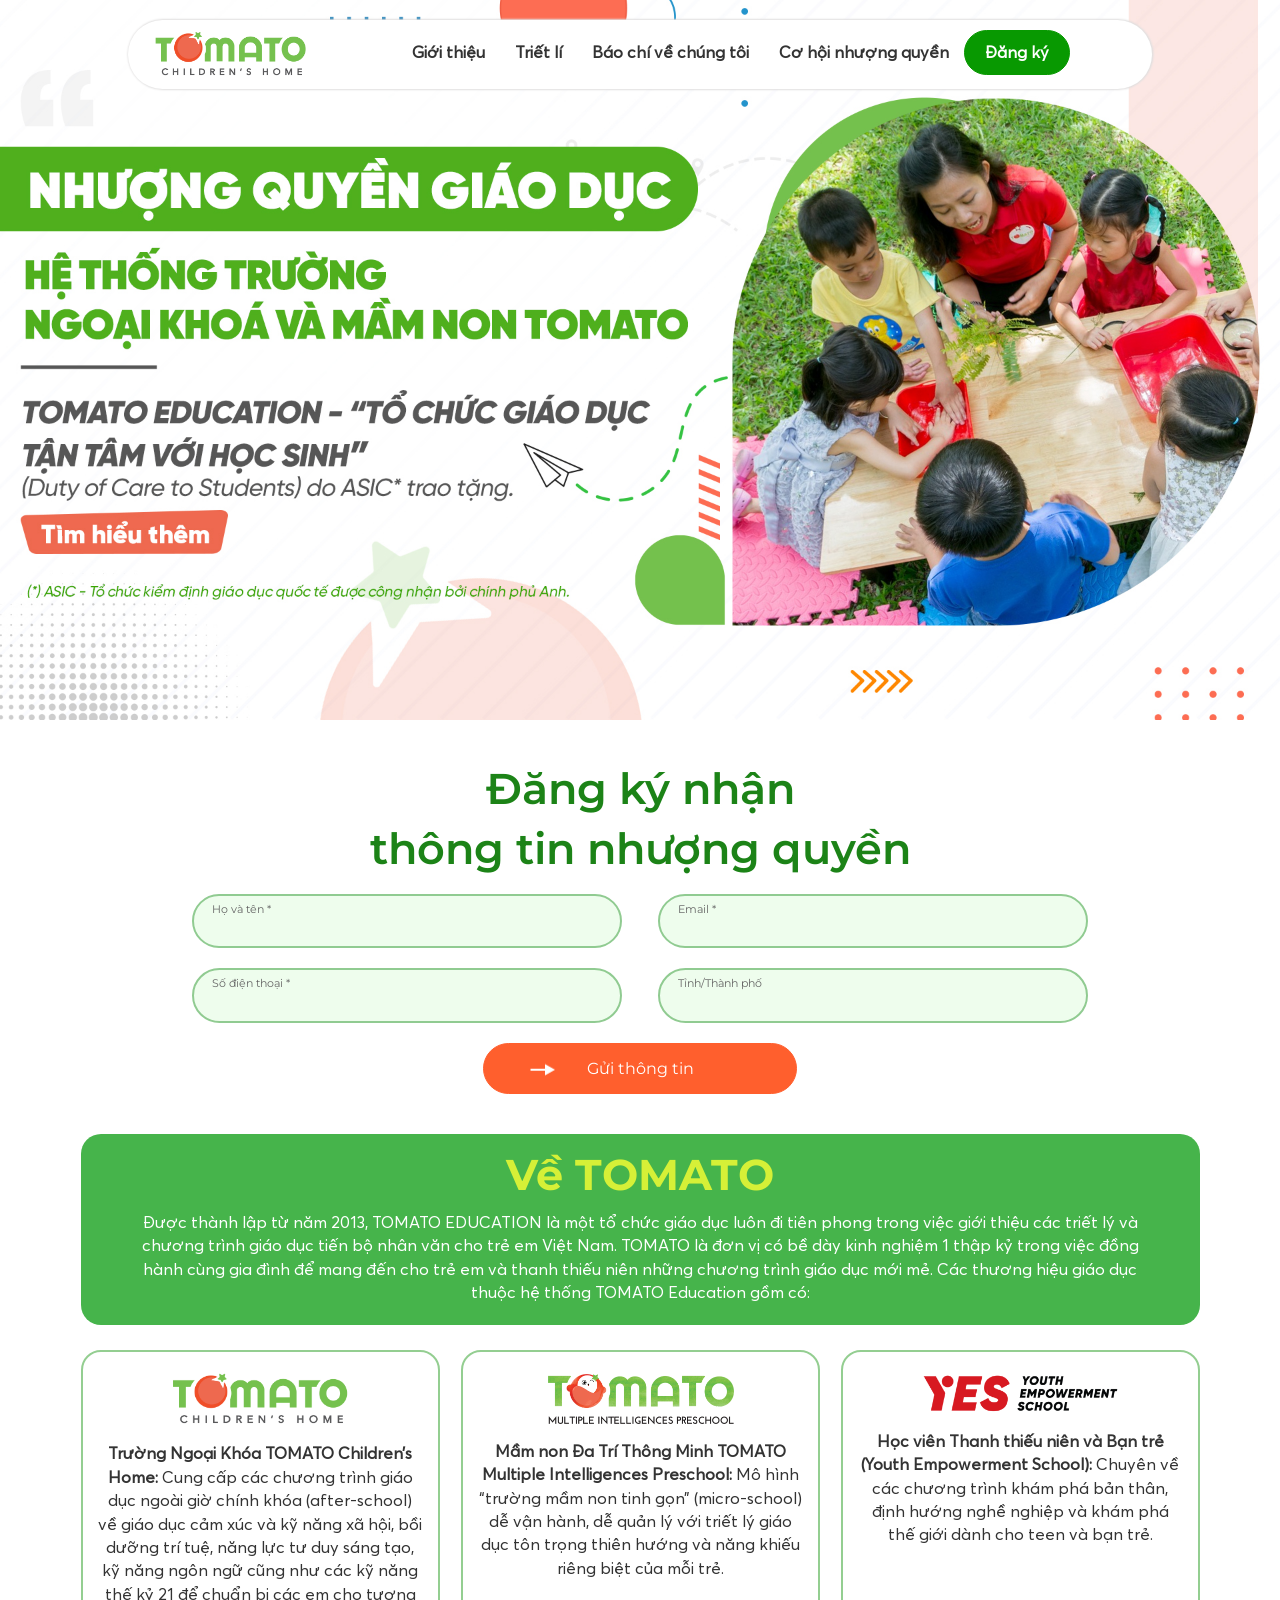
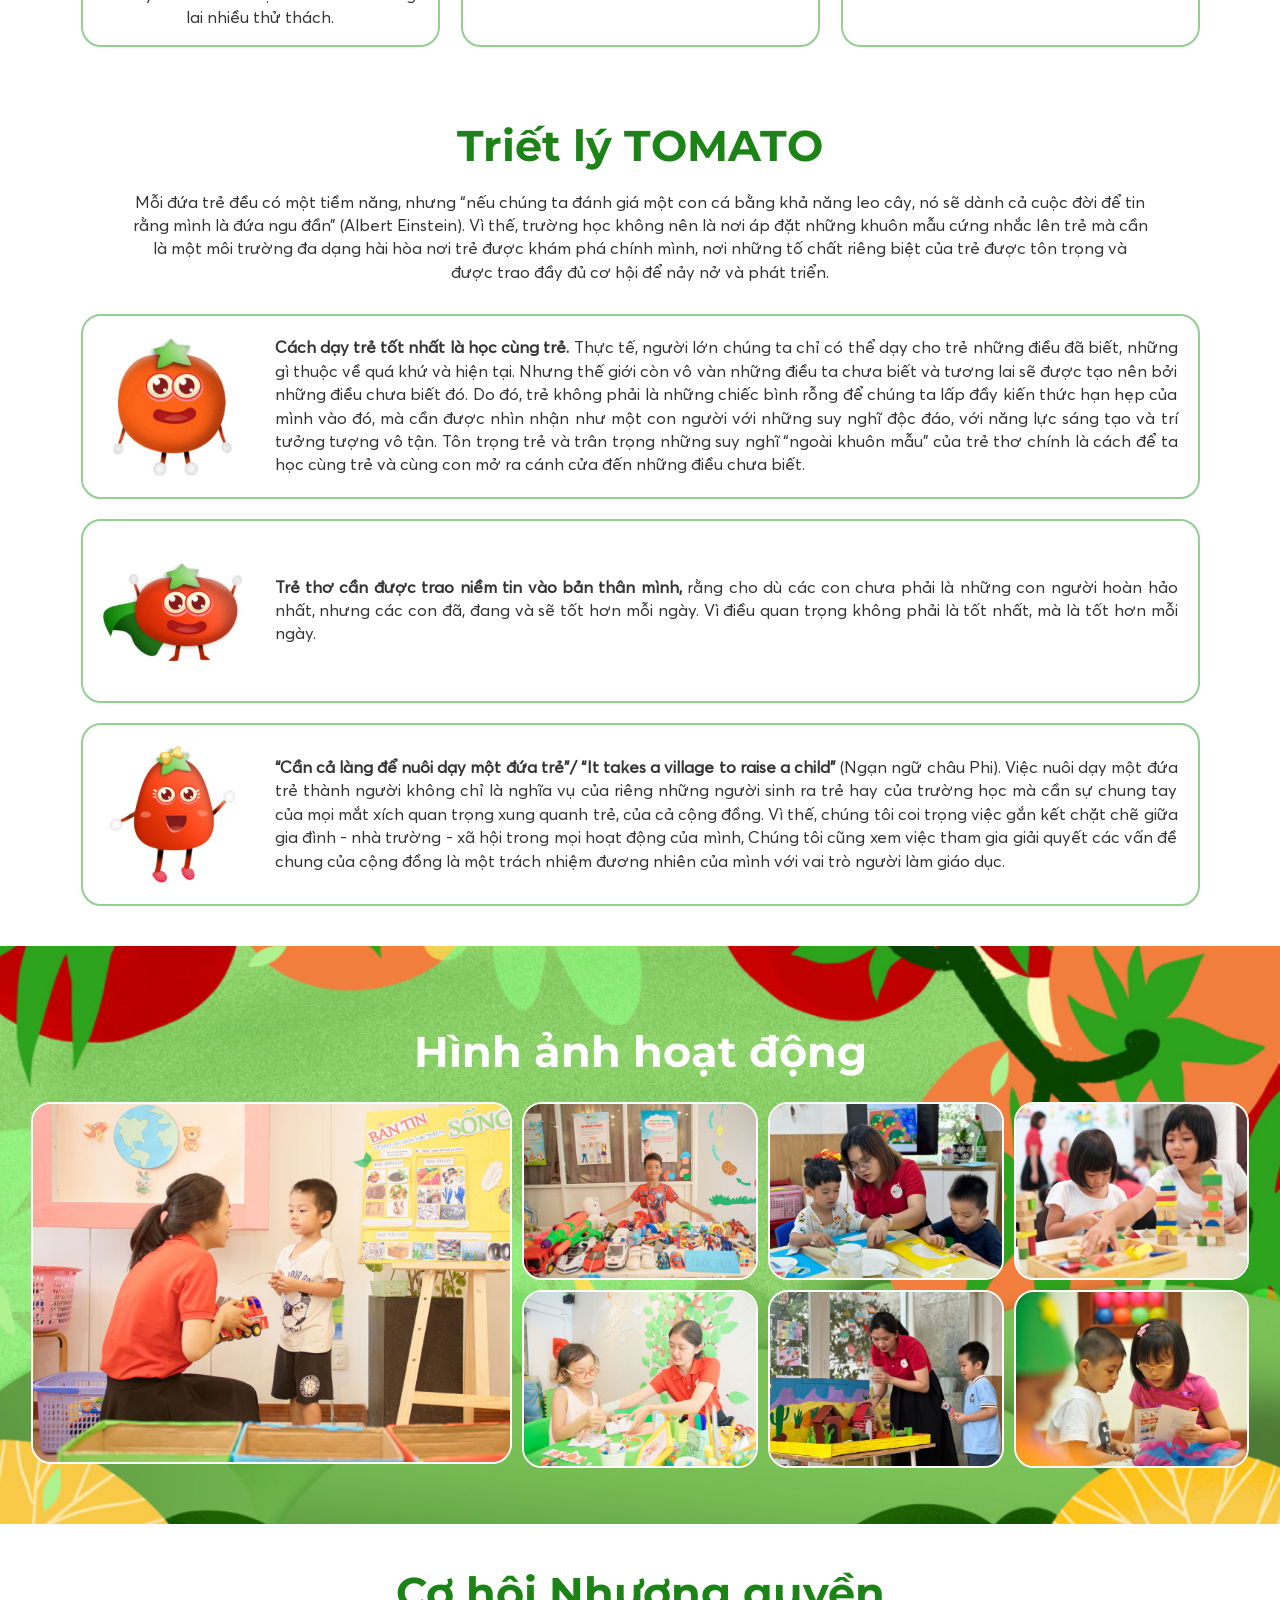
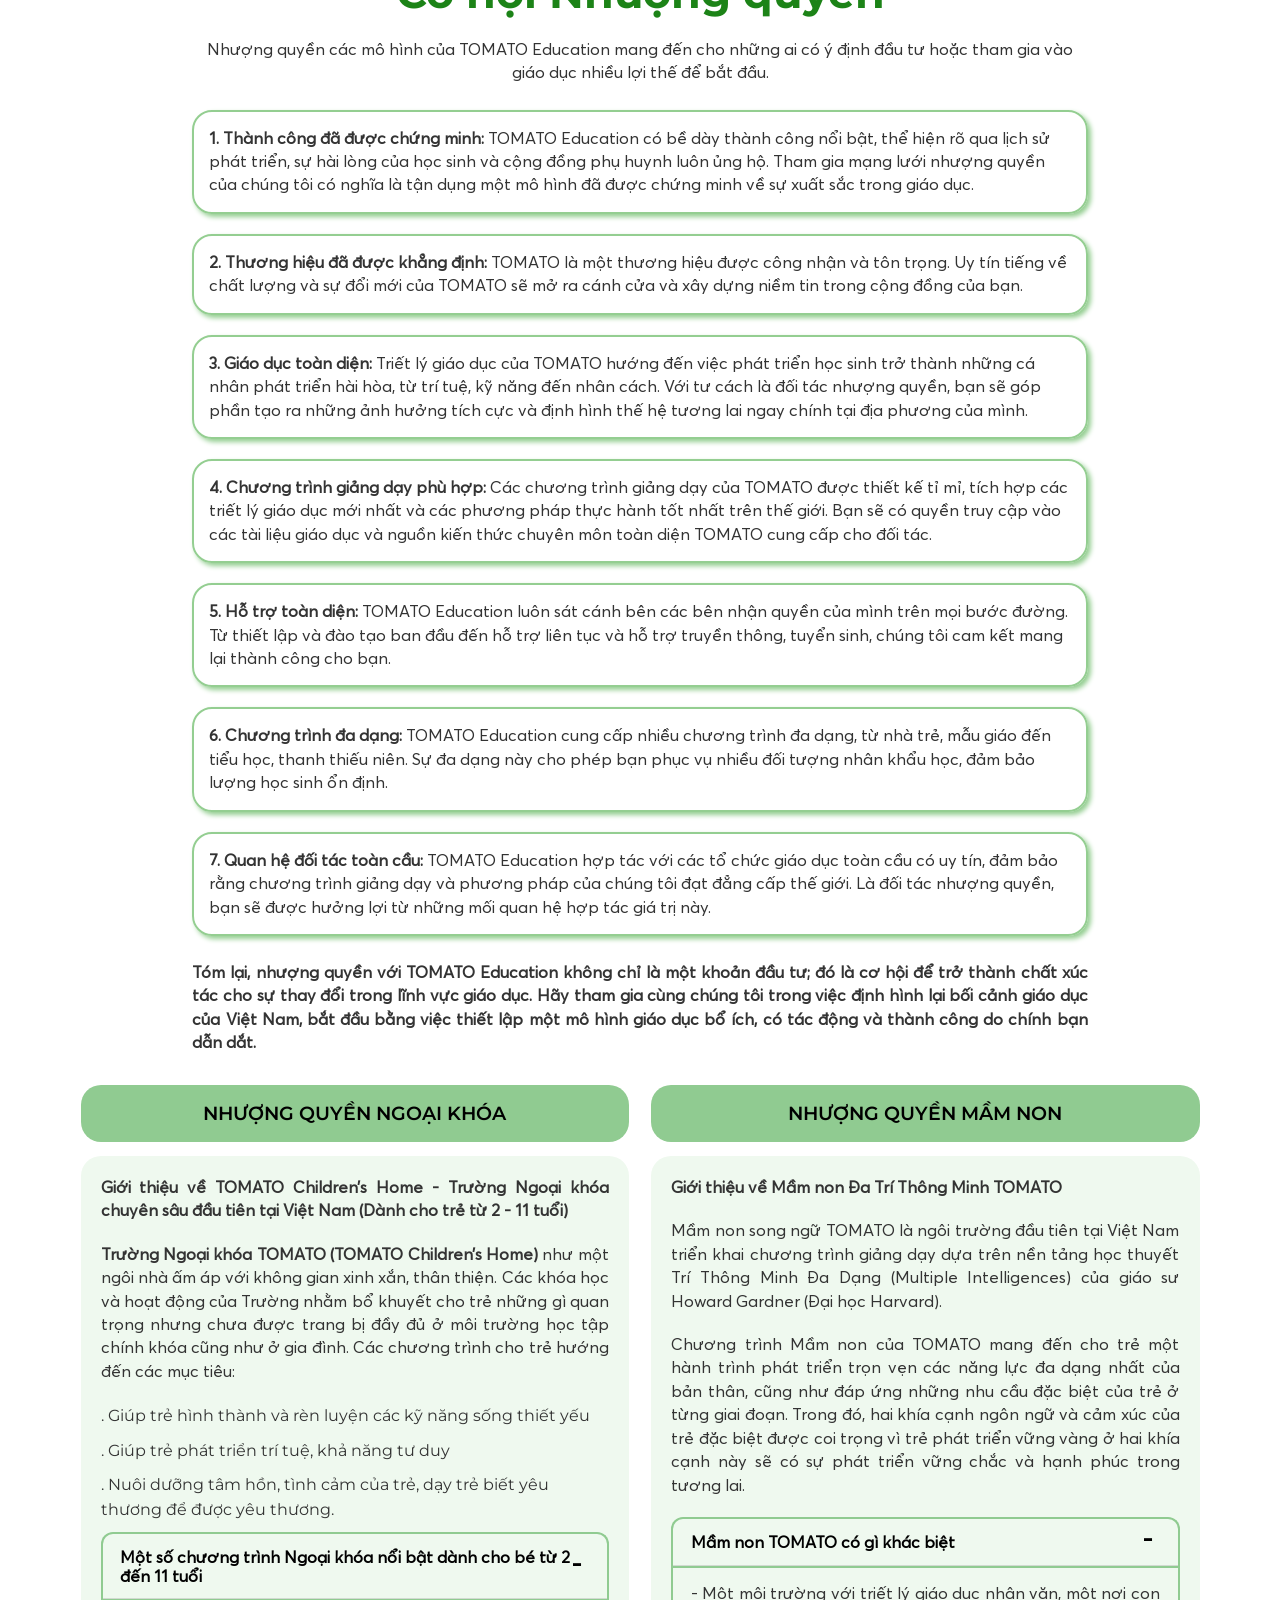
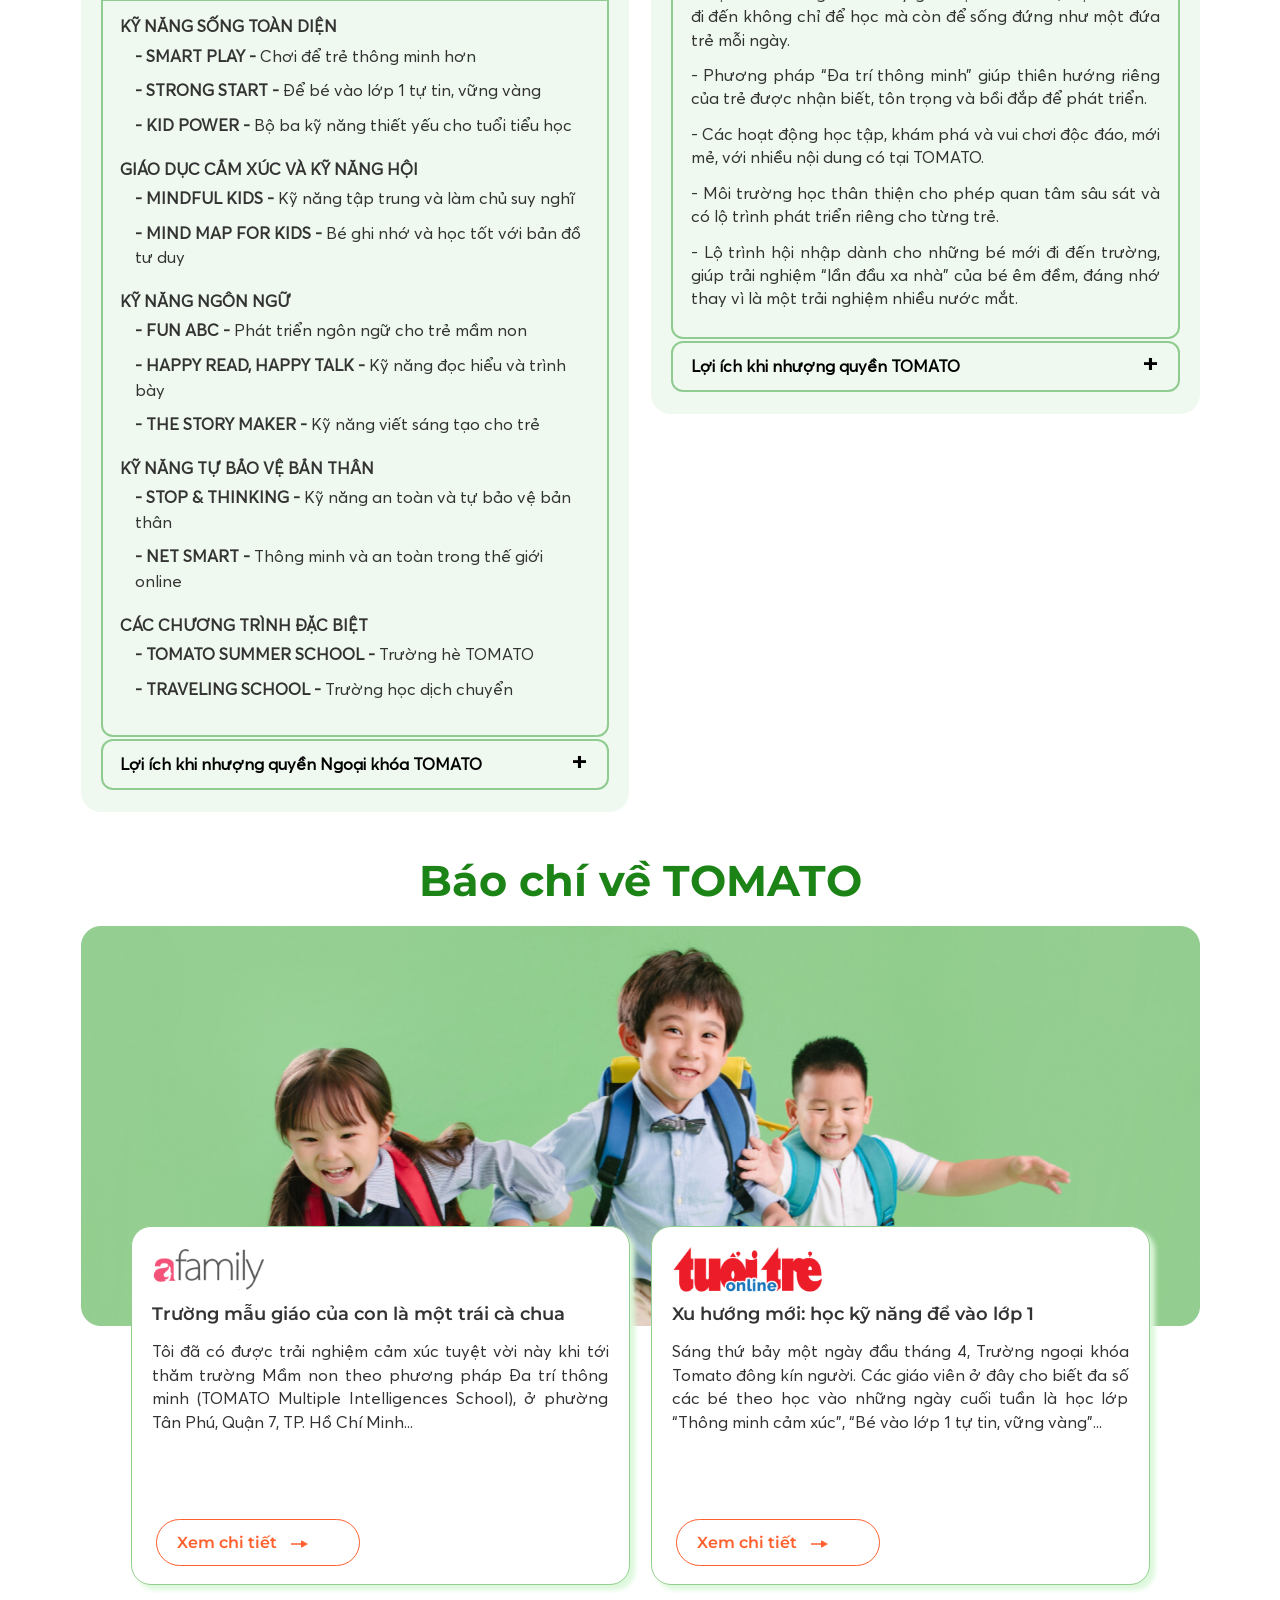
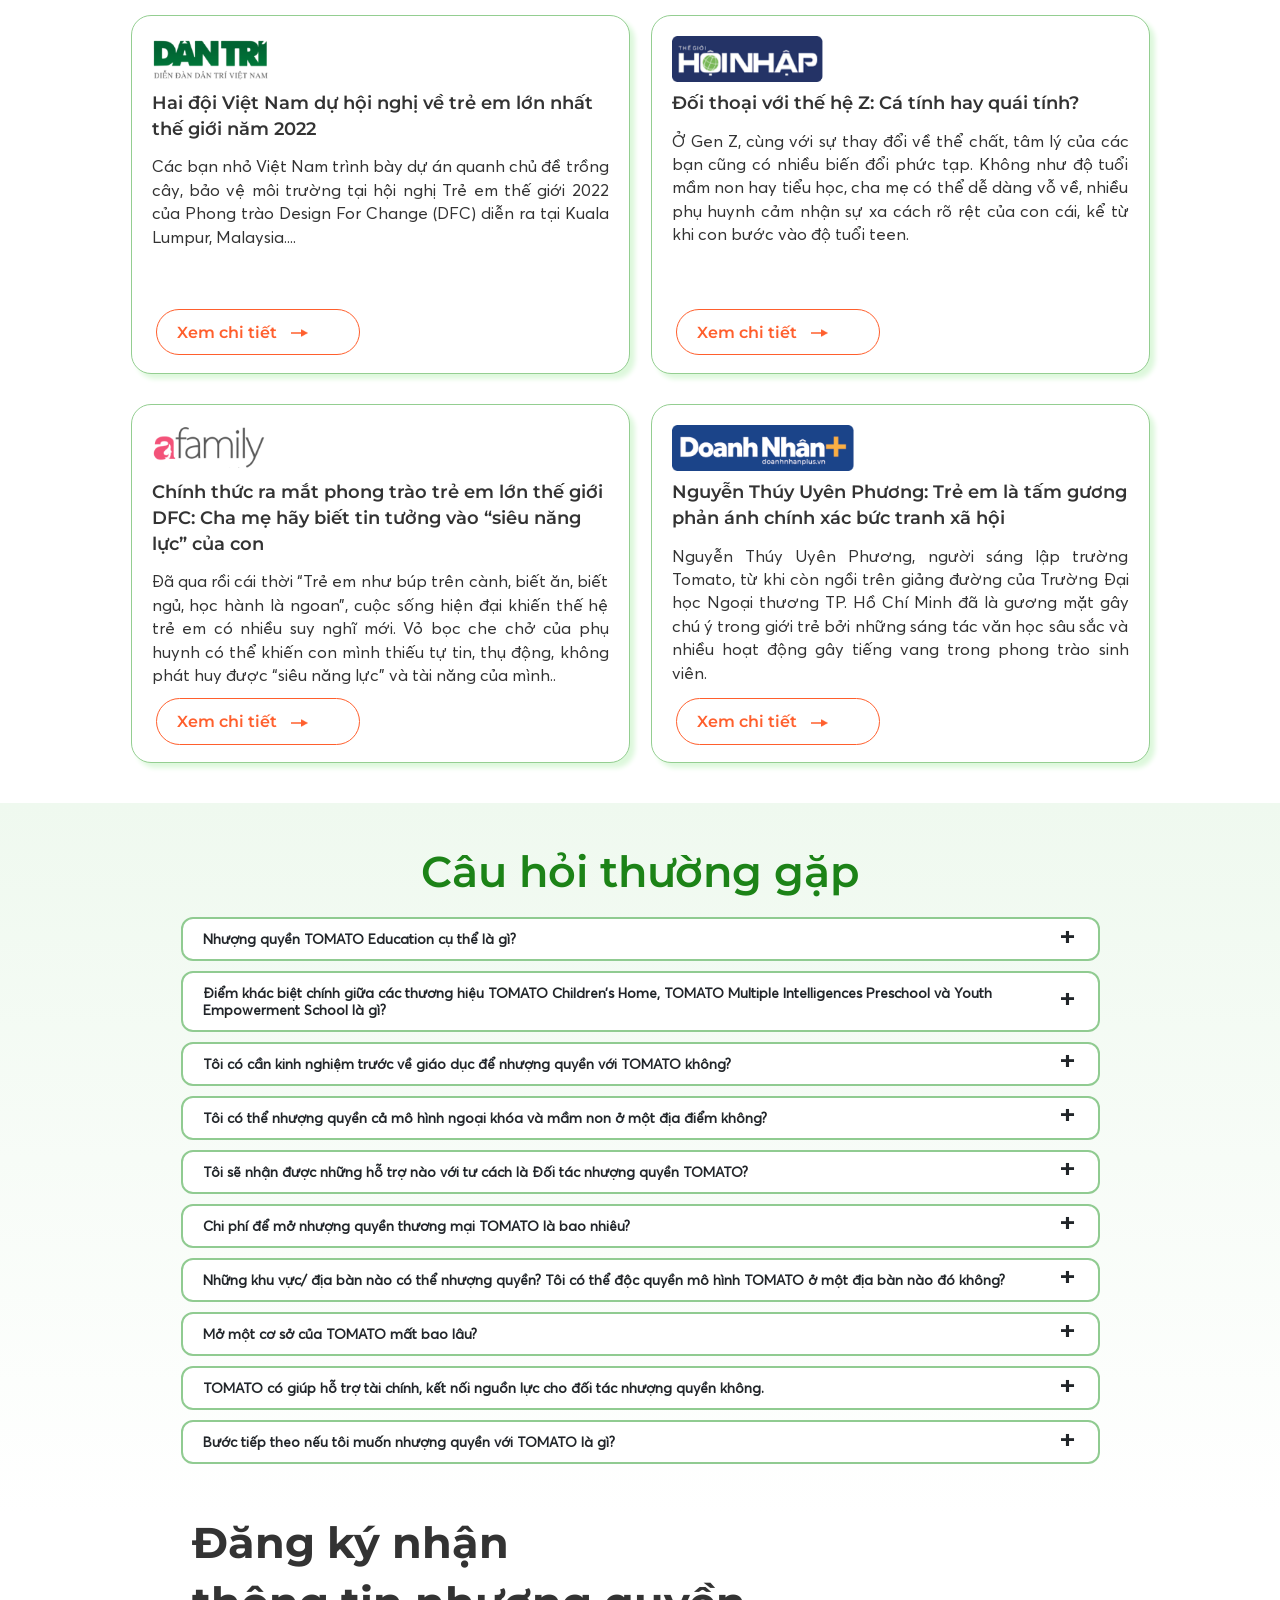
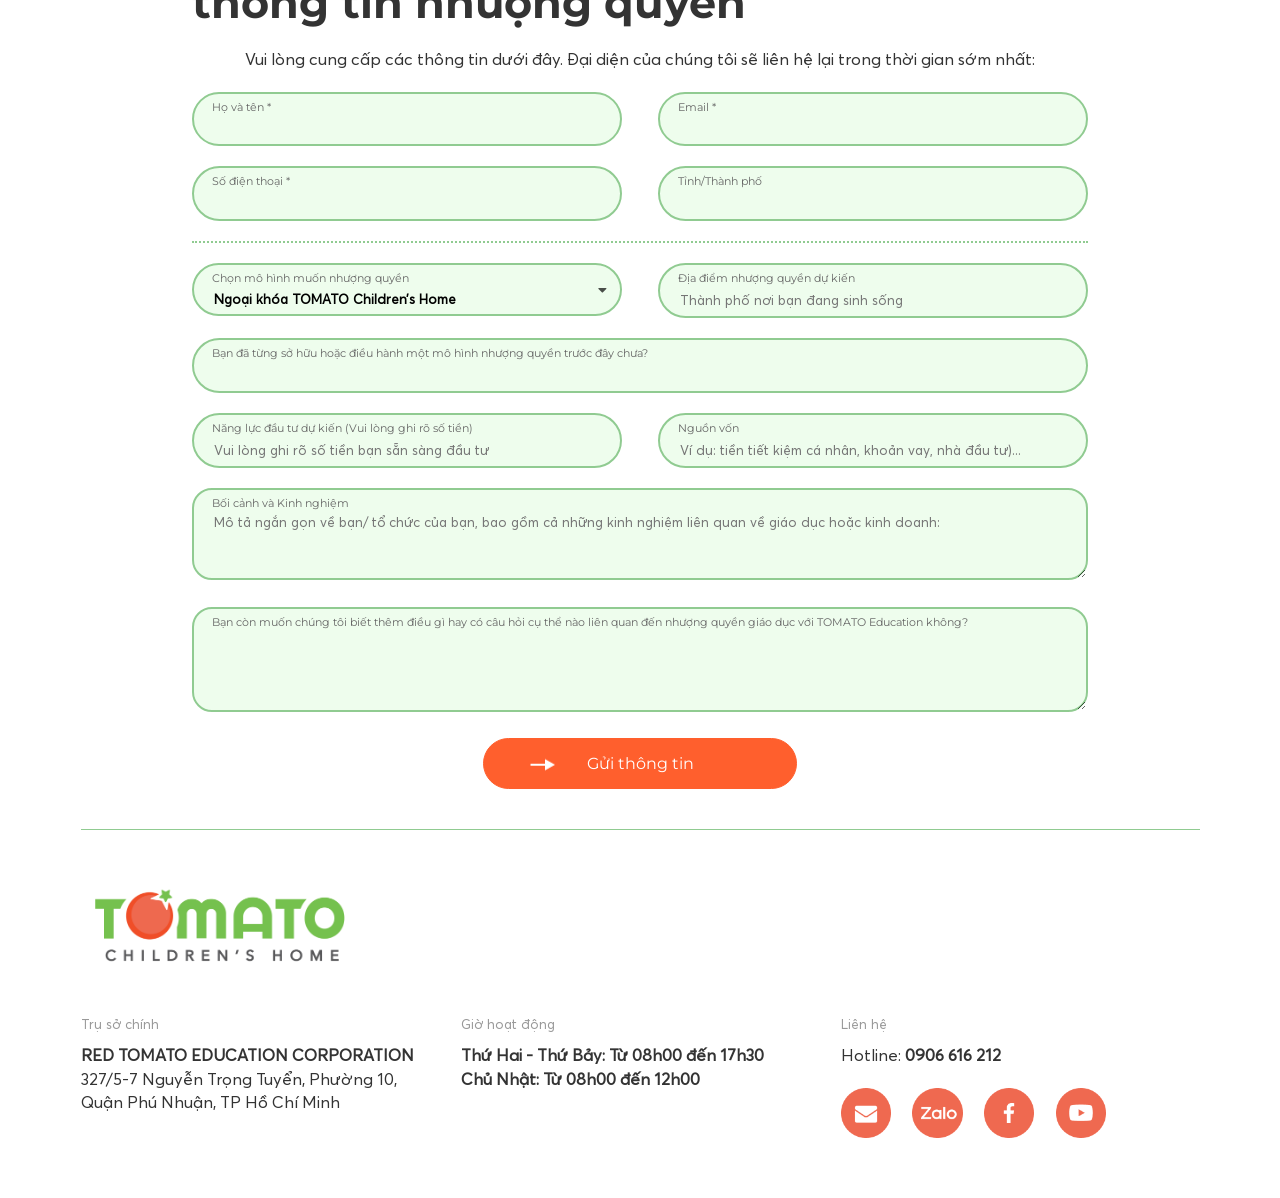
==== index.html @ ed1ad828 "update html img" ====
<!DOCTYPE html>
<html>
<head>
  <meta charset="utf-8">
  <title></title>	
  <meta name="viewport" content="width=device-width, initial-scale=1">
  <link href="vendor/bootstrap/bootstrap.min.css" rel="stylesheet" type="text/css">
  <link href="vendor/bootstrap-5/bootstrap.min.css" rel="stylesheet" type="text/css">
  <link href="vendor/wow/animation.css" rel="stylesheet" type="text/css">
  <link rel="preconnect" href="https://fonts.googleapis.com">
  <link rel="preconnect" href="https://fonts.gstatic.com" crossorigin>
  <link href="https://fonts.googleapis.com/css2?family=Montserrat:wght@300;500;700&display=swap" rel="stylesheet">
  <link href="vendor/owlcarousel/owl.carousel.min.css" rel="stylesheet" type="text/css">
  <link href="vendor/owlcarousel/owl.theme.default.min.css" rel="stylesheet" type="text/css">
  <link href="vendor/fancybox/jquery.fancybox.min.css" rel="stylesheet" type="text/css">
  <link href="vendor/semantic/semantic.min.css" rel="stylesheet">
  <link href="css/style.css" rel="stylesheet" media="screen">
</head>
<body>
    <header class="page-header">
        <div class="container-header clearfix">
            <div class="logo"><a href="#"><img src="./images/logo.png" alt=""></a></div>
            <div class="toggle-menu">
                <img src="./images/ico-menu.png" alt="">
            </div>
            <div class="main-menu">
                <ul class="ul-main">
                    <li><a href="#" class="md-section-1">Giới thiệu</a></li>
                    <li><a href="#" class="md-section-2">Triết lí</a></li>
                    <li><a href="#" class="md-section-3">Báo chí về chúng tôi</a></li>
                    <li><a href="#" class="md-section-4">Cơ hội nhượng quyền</a></li>
                    <li><a href="#" class="register md-section-5">Đăng ký</a></li>
                </ul>
            </div>
            <a href="#" class="register-mb">Đăng ký</a>
        </div>
        <div class="banner">
            <img src="./images/banner.jpg" alt="">
        </div>
    </header><!-- .page-header -->
    <div class="page-main">
        <div class="section-1" id="section-1">
            <div class="container">
                <form action="">
                    <h1>Đăng ký nhận<br> thông tin nhượng quyền</h1>
                    <div class="md-col clearfix">
                        <div class="md-row">
                            <label for="">Họ và tên *</label>
                            <input type="text">
                            <!-- <p class="error">Vui lòng nhập họ và tên</p> -->
                        </div>
                        <div class="md-row">
                            <label for="">Email *</label>
                            <input type="email">
                            <!-- <p class="error">Vui lòng nhập email</p> -->
                        </div>
                    </div>
                    <div class="md-col clearfix">
                        <div class="md-row">
                            <label for="">Số điện thoại *</label>
                            <input type="text">
                            <!-- <p class="error">Vui lòng nhập số điện thoại</p> -->
                        </div>
                        <div class="md-row">
                            <label for="">Tỉnh/Thành phố</label>
                            <input type="text">
                        </div>
                    </div>
                    <div class="md-col-bt">
                        <span><img src="./images/ico-arrow.png" alt=""></span>
                        <input type="button" value="Gửi thông tin">
                    </div>
                    <div id="modal-sucess" class="md-modal-fancybox" >
                        <p>Cám ơn bạn đã đăng ký tư vấn, chúng tôi sẽ liên hệ lại với bạn!</p>
                    </div>                 
                </form>
            </div>
            <div class="md-psp">
                <div class="container">
                    <div class="top-content">
                        <h2>Về TOMATO</h2>
                        <p>Được thành lập từ năm 2013, TOMATO EDUCATION là một tổ chức giáo dục luôn đi tiên phong trong việc giới thiệu các triết lý và chương trình giáo dục tiến bộ nhân văn cho trẻ em Việt Nam. TOMATO là đơn vị có bề dày kinh nghiệm 1 thập kỷ trong việc đồng hành cùng gia đình để mang đến cho trẻ em và thanh thiếu niên những chương trình giáo dục mới mẻ. Các thương hiệu giáo dục thuộc hệ thống TOMATO Education gồm có:</p>
                    </div>
                    <div class="main-content">
                        <div class="row">
                            <div class="col-md-4">
                                <div class="content">
                                    <a href="https://tomato.edu.vn/" target="_blank"><img src="./images/logo.png" alt=""></a>
                                    <p><strong>Trường Ngoại Khóa TOMATO Children’s Home:</strong> Cung cấp các chương trình giáo dục ngoài giờ chính khóa (after-school) về giáo dục cảm xúc và kỹ năng xã hội,  bồi dưỡng trí tuệ, năng lực tư duy sáng tạo, kỹ năng ngôn ngữ cũng như các kỹ năng thế kỷ 21 để chuẩn bị các em cho tương lai nhiều thử thách.</p>
                                </div>
                            </div>
                            <div class="col-md-4">
                                <div class="content">
                                    <a href="https://mamnon.tomato.edu.vn/" target="_blank"><img src="./images/psp-1.png" alt=""></a>
                                    <p><strong>Mầm non Đa Trí Thông Minh TOMATO Multiple Intelligences Preschool:</strong> Mô hình “trường mầm non tinh gọn” (micro-school) dễ vận hành, dễ quản lý với triết lý giáo dục tôn trọng thiên hướng và năng khiếu riêng biệt của mỗi trẻ. </p>
                                </div>
                            </div>
                            <div class="col-md-4">
                                <div class="content">
                                    <a href="https://www.yesedu.vn/" target="_blank"><img src="./images/psp-3.png" alt=""></a>
                                    <p><strong>Học viên Thanh thiếu niên và Bạn trẻ (Youth Empowerment School):</strong> Chuyên về các chương trình khám phá bản thân, định hướng nghề nghiệp và khám phá thế giới dành cho teen và bạn trẻ.</p>
                                </div>
                            </div>
                        </div>
                    </div>
                </div>
            </div>
            <div class="md-sps">
                <div class="container">
                    <div class="top-content">
                        <h2>Triết lý TOMATO</h2>
                        <p>Mỗi đứa trẻ đều có một tiềm năng, nhưng “nếu chúng ta đánh giá một con cá bằng khả năng leo cây, nó sẽ dành cả cuộc đời để tin rằng mình là đứa ngu đần” (Albert Einstein). Vì thế, trường học không nên là nơi áp đặt những khuôn mẫu cứng nhắc lên trẻ mà cần là một môi trường đa dạng hài hòa nơi trẻ được khám phá chính mình, nơi những tố chất riêng biệt của trẻ được tôn trọng và được trao đầy đủ cơ hội để nảy nở và phát triển.</p>
                    </div>
                    <div class="main-content">
                        <div class="md-col clearfix">
                            <img src="./images/sps-1.png" alt="">
                            <p><strong>Cách dạy trẻ tốt nhất là học cùng trẻ.</strong> Thực tế, người lớn chúng ta chỉ có thể dạy cho trẻ những điều đã biết, những gì thuộc về quá khứ và hiện tại. Nhưng thế giới còn vô vàn những điều ta chưa biết và tương lai sẽ được tạo nên bởi những điều chưa biết đó. Do đó, trẻ không phải là những chiếc bình rỗng để chúng ta lấp đầy kiến thức hạn hẹp của mình vào đó, mà cần được nhìn nhận như một con người với những suy nghĩ độc đáo, với năng lực sáng tạo và trí tưởng tượng vô tận. Tôn trọng trẻ và trân trọng những suy nghĩ “ngoài khuôn mẫu” của trẻ thơ chính là cách để ta học cùng trẻ và cùng con mở ra cánh cửa đến những điều chưa biết.</p>
                        </div>
                        <div class="md-col clearfix">
                            <img src="./images/sps-2.png" alt="">
                            <p><strong>Trẻ thơ cần được trao niềm tin vào bản thân mình,</strong> rằng cho dù các con chưa phải là những con người hoàn hảo nhất, nhưng các con đã, đang và sẽ tốt hơn mỗi ngày. Vì điều quan trọng không phải là tốt nhất, mà là tốt hơn mỗi ngày. </p>
                        </div>
                        <div class="md-col clearfix">
                            <img src="./images/sps-3.png" alt="">
                            <p><strong>“Cần cả làng để nuôi dạy một đứa trẻ”/ “It takes a village to raise a child”</strong> (Ngạn ngữ châu Phi). Việc nuôi dạy một đứa trẻ thành người không chỉ là nghĩa vụ của riêng những người sinh ra trẻ hay của trường học mà cần sự chung tay của mọi mắt xích quan trọng xung quanh trẻ, của cả cộng đồng. Vì thế, chúng tôi coi trọng việc gắn kết chặt chẽ giữa gia đình - nhà trường - xã hội trong mọi hoạt động của mình, Chúng tôi cũng xem việc tham gia giải quyết các vấn đề chung của cộng đồng là một trách nhiệm đương nhiên của mình với vai trò người làm giáo dục.</p>
                        </div>
                    </div>
                </div>
            </div>
        </div>
        <div class="section-2">
            <h2>Hình ảnh hoạt động</h2>
            <div class="slide-images clearfix">
                <div class="md-col md-col-1">
                    <div><a data-fancybox="gallery" href="./images/slide-1.jpg"><img src="./images/slide-1.jpg"></a></div>
                </div>
                <div class="md-col">
                    <div><a data-fancybox="gallery" href="./images/slide-2.jpg"><img src="./images/slide-2.jpg"></a></div>
                    <div><a data-fancybox="gallery" href="./images/slide-3.jpg"><img src="./images/slide-3.jpg"></a></div>
                </div>
                <div class="md-col">
                    <div><a data-fancybox="gallery" href="./images/slide-4.jpg"><img src="./images/slide-4.jpg"></a></div>
                    <div><a data-fancybox="gallery" href="./images/slide-5.jpg"><img src="./images/slide-5.jpg"></a></div>
                </div>
                <div class="md-col md-col-2 md-desktop">
                    <div><a data-fancybox="gallery" href="./images/slide-6.jpg"><img src="./images/slide-6.jpg"></a></div>
                    <div><a data-fancybox="gallery" href="./images/slide-7.jpg"><img src="./images/slide-7.jpg"></a></div>
                </div>
            </div>
        </div>
        <div class="section-3">
            <div class="container">
                <div class="md-cnq">
                    <div class="top-content">
                        <h2>Cơ hội Nhượng quyền</h2>
                        <p>Nhượng quyền các mô hình của TOMATO Education mang đến cho những ai có ý định đầu tư hoặc tham gia vào giáo dục nhiều lợi thế để bắt đầu.</p>
                    </div>
                    <div class="main-content">
                        <p><strong>1. Thành công đã được chứng minh:</strong> TOMATO Education có bề dày thành công nổi bật, thể hiện rõ qua lịch sử phát triển, sự hài lòng của học sinh và cộng đồng phụ huynh luôn ủng hộ. Tham gia mạng lưới nhượng quyền của chúng tôi có nghĩa là tận dụng một mô hình đã được chứng minh về sự xuất sắc trong giáo dục.</p>
                        <p><strong>2. Thương hiệu đã được khẳng định:</strong> TOMATO là một thương hiệu được công nhận và tôn trọng. Uy tín tiếng về chất lượng và sự đổi mới của TOMATO sẽ mở ra cánh cửa và xây dựng niềm tin trong cộng đồng của bạn.</p>
                        <p><strong>3. Giáo dục toàn diện:</strong> Triết lý giáo dục của TOMATO hướng đến việc phát triển học sinh trở thành những cá nhân phát triển hài hòa, từ trí tuệ, kỹ năng đến nhân cách. Với tư cách là đối tác nhượng quyền, bạn sẽ góp phần tạo ra những ảnh hưởng tích cực và định hình thế hệ tương lai ngay chính tại địa phương của mình.</p>
                        <p><strong>4. Chương trình giảng dạy phù hợp:</strong> Các chương trình giảng dạy của TOMATO được thiết kế tỉ mỉ, tích hợp các triết lý giáo dục mới nhất và các phương pháp thực hành tốt nhất trên thế giới. Bạn sẽ có quyền truy cập vào các tài liệu giáo dục và nguồn kiến thức chuyên môn toàn diện TOMATO cung cấp cho đối tác.</p>
                        <p><strong>5. Hỗ trợ toàn diện:</strong> TOMATO Education luôn sát cánh bên các bên nhận quyền của mình trên mọi bước đường. Từ thiết lập và đào tạo ban đầu đến hỗ trợ liên tục và hỗ trợ truyền thông, tuyển sinh, chúng tôi cam kết mang lại thành công cho bạn.</p>
                        <p><strong>6. Chương trình đa dạng:</strong> TOMATO Education cung cấp nhiều chương trình đa dạng, từ nhà trẻ, mẫu giáo đến tiểu học, thanh thiếu niên. Sự đa dạng này cho phép bạn phục vụ nhiều đối tượng nhân khẩu học, đảm bảo lượng học sinh  ổn định.</p>
                        <p><strong>7. Quan hệ đối tác toàn cầu:</strong> TOMATO Education hợp tác với các tổ chức giáo dục toàn cầu có uy tín, đảm bảo rằng chương trình giảng dạy và phương pháp của chúng tôi đạt đẳng cấp thế giới. Là đối tác nhượng quyền, bạn sẽ được hưởng lợi từ những mối quan hệ hợp tác giá trị này.</p>
                    </div>
                    <p class="in-short">Tóm lại, nhượng quyền với TOMATO Education không chỉ là một khoản đầu tư; đó là cơ hội để trở thành chất xúc tác cho sự thay đổi trong lĩnh vực giáo dục. Hãy tham gia cùng chúng tôi trong việc định hình lại bối cảnh giáo dục của Việt Nam, bắt đầu bằng việc thiết lập một mô hình giáo dục bổ ích, có tác động và thành công do chính bạn dẫn dắt.</p>
                </div>
                <div class="md-tcol clearfix">
                    <div class="left-content">
                        <h3>Nhượng quyền Ngoại khóa</h3>
                        <div class="content">
                            <p><strong>Giới thiệu về TOMATO Children’s Home - Trường Ngoại khóa chuyên sâu đầu tiên tại Việt Nam (Dành cho trẻ từ 2 - 11 tuổi)</strong></p>
                            <p><strong>Trường Ngoại khóa TOMATO (TOMATO Children’s Home)</strong> như một ngôi nhà ấm áp với không gian xinh xắn, thân thiện. Các khóa học và hoạt động của Trường nhằm bổ khuyết cho trẻ những gì quan trọng nhưng chưa được trang bị đầy đủ ở môi trường học tập chính khóa cũng như ở gia đình. Các chương trình cho trẻ hướng đến các mục tiêu:</p>
                            <span>. Giúp trẻ hình thành và rèn luyện các kỹ năng sống thiết yếu</span>
                            <span>. Giúp trẻ phát triển trí tuệ, khả năng tư duy</span>
                            <span>. Nuôi dưỡng tâm hồn, tình cảm của trẻ, dạy trẻ biết yêu thương để được yêu thương.</span>
                            <div class="accordion" id="accordionExample">
                              <div class="accordion-item">
                                <h2 class="accordion-header" id="headingOne">
                                  <button class="accordion-button" type="button" data-bs-toggle="collapse" data-bs-target="#collapseOne" aria-expanded="true" aria-controls="collapseOne">
                                    Một số chương trình Ngoại khóa nổi bật dành cho bé từ 2 đến 11 tuổi
                                  </button>
                                </h2>
                                <div id="collapseOne" class="accordion-collapse collapse show" aria-labelledby="headingOne" data-bs-parent="#accordionExample">
                                  <div class="accordion-body">
                                    <div class="md-text">
                                        <p>KỸ NĂNG SỐNG TOÀN DIỆN</p>
                                        <span><strong>- SMART PLAY -</strong> Chơi để trẻ thông minh hơn</span>
                                        <span><strong>- STRONG START -</strong> Để bé vào lớp 1 tự tin, vững vàng</span>
                                        <span><strong>- KID POWER -</strong> Bộ ba kỹ năng thiết yếu cho tuổi tiểu học</span>
                                    </div>
                                    <div class="md-text">
                                        <p>GIÁO DỤC CẢM XÚC VÀ KỸ NĂNG HỘI</p>
                                        <span><strong>-  MINDFUL KIDS -</strong> Kỹ năng tập trung và làm chủ suy nghĩ</span>
                                        <span><strong>-  MIND MAP FOR KIDS -</strong> Bé ghi nhớ và học tốt với bản đồ tư duy</span>
                                    </div>
                                    <div class="md-text">
                                        <p>KỸ NĂNG NGÔN NGỮ</p>
                                        <span><strong>-  FUN ABC -</strong> Phát triển ngôn ngữ cho trẻ mầm non</span>
                                        <span><strong>-  HAPPY READ, HAPPY TALK -</strong> Kỹ năng đọc hiểu và trình bày</span>
                                        <span><strong>-  THE STORY MAKER -</strong> Kỹ năng viết sáng tạo cho trẻ</span>
                                    </div>
                                    <div class="md-text">
                                        <p>KỸ NĂNG TỰ BẢO VỆ BẢN THÂN</p>
                                        <span><strong>-  STOP & THINKING -</strong> Kỹ năng an toàn và tự bảo vệ bản thân</span>
                                        <span><strong>-  NET SMART -</strong> Thông minh và an toàn trong thế giới online</span>
                                    </div>
                                    <div class="md-text">
                                        <p>CÁC CHƯƠNG TRÌNH ĐẶC BIỆT</p>
                                        <span><strong>-  TOMATO SUMMER SCHOOL -</strong> Trường hè TOMATO</span>
                                        <span><strong>-  TRAVELING SCHOOL -</strong> Trường học dịch chuyển</span>
                                    </div>
                                  </div>
                                </div>
                              </div>
                              <div class="accordion-item">
                                <h2 class="accordion-header" id="headingTwo">
                                  <button class="accordion-button collapsed" type="button" data-bs-toggle="collapse" data-bs-target="#collapseTwo" aria-expanded="false" aria-controls="collapseTwo">
                                    Lợi ích khi nhượng quyền Ngoại khóa TOMATO
                                  </button>
                                </h2>
                                <div id="collapseTwo" class="accordion-collapse collapse" aria-labelledby="headingTwo" data-bs-parent="#accordionExample">
                                  <div class="accordion-body">
                                    <p><strong>- Tiềm năng thị trường:</strong> Nhu cầu về giáo dục ngoài giờ không ngừng tăng khi các bậc phụ huynh ngày càng muốn tìm kiếm các chương trình phát triển toàn diện cho con mình để bổ trợ thêm hoặc giúp giải quyết các vấn đề mà trường học chính khóa chưa giải quyết được.</p>
                                    <p><strong>- Chi phí thấp:</strong> Mô hình này không yêu cầu cơ sở hạ tầng hoặc nguồn lực lớn. Bạn có thế tích hợp mô hình Ngoại khóa TOMATO trong không gian hiện có của mình, khiến nó trở thành một dự án có hiệu quả về mặt chi phí.</p>
                                    <p><strong>- Dễ nhân rộng:</strong> Khi bạn thành lập trung tâm ban đầu của mình, bạn có thể dễ dàng mở rộng thêm đến nhiều địa điểm nhờ các giáo án và quy trình hoạt động được đóng gói sẵn và tận dụng được các chi phí thiết lập ban đầu.</p>
                                  </div>
                                </div>
                              </div>
                            </div>
                        </div>
                    </div>
                    <div class="right-content">
                        <h3>Nhượng quyền Mầm non</h3>
                        <div class="content">
                            <p><strong>Giới thiệu về Mầm non Đa Trí Thông Minh TOMATO</strong></p>
                            <p>Mầm non song ngữ TOMATO là ngôi trường đầu tiên tại Việt Nam triển khai chương trình giảng dạy dựa trên nền tảng học thuyết Trí Thông Minh Đa Dạng (Multiple Intelligences) của giáo sư Howard Gardner (Đại học Harvard). </p>
                            <p>Chương trình Mầm non của TOMATO mang đến cho trẻ một hành trình phát triển trọn vẹn các năng lực đa dạng nhất của bản thân, cũng như đáp ứng những nhu cầu đặc biệt của trẻ ở từng giai đoạn. Trong đó, hai khía cạnh ngôn ngữ và cảm xúc của trẻ đặc biệt được coi trọng vì trẻ phát triển vững vàng ở hai khía cạnh này sẽ có sự phát triển vững chắc và hạnh phúc trong tương lai.</p>
                            <div class="accordion" id="accordionExample">
                              <div class="accordion-item">
                                <h2 class="accordion-header" id="headingThree">
                                  <button class="accordion-button" type="button" data-bs-toggle="collapse" data-bs-target="#collapseThree" aria-expanded="true" aria-controls="collapseThree">
                                    Mầm non TOMATO có gì khác biệt
                                  </button>
                                </h2>
                                <div id="collapseThree" class="accordion-collapse collapse show" aria-labelledby="headingThree" data-bs-parent="#accordionExample">
                                  <div class="accordion-body">
                                    <p>- Một môi trường với triết lý giáo dục nhân văn, một nơi con đi đến không chỉ để học mà còn để sống đứng như một đứa trẻ mỗi ngày.</p>
                                    <p>- Phương pháp “Đa trí thông minh” giúp thiên hướng riêng của trẻ được nhận biết, tôn trọng và bồi đắp để phát triển.</p>
                                    <p>- Các hoạt động học tập, khám phá và vui chơi độc đáo, mới mẻ, với nhiều nội dung có tại TOMATO.</p>
                                    <p>- Môi trường học thân thiện cho phép quan tâm sâu sát và có lộ trình phát triển riêng cho từng trẻ.</p>
                                    <p>- Lộ trình hội nhập dành cho những bé mới đi đến trường, giúp trải nghiệm “lần đầu xa nhà” của bé êm đềm, đáng nhớ thay vì là một trải nghiệm nhiều nước mắt.</p>
                                  </div>
                                </div>
                              </div>
                              <div class="accordion-item">
                                <h2 class="accordion-header" id="headingFour">
                                  <button class="accordion-button collapsed" type="button" data-bs-toggle="collapse" data-bs-target="#collapseFour" aria-expanded="false" aria-controls="collapseFour">
                                    Lợi ích khi nhượng quyền TOMATO
                                  </button>
                                </h2>
                                <div id="collapseFour" class="accordion-collapse collapse" aria-labelledby="headingFour" data-bs-parent="#accordionExample">
                                  <div class="accordion-body">
                                    <p><strong>- Phương pháp nổi tiếng và dễ tiếp cận với các gia đình:</strong> Đa Trí Thông Minh không chỉ là một phương pháp nổi tiếng đã được chứng mình, mà còn phù hợp với các gia đình đang tìm kiếm  một trải nghiệm giáo dục toàn diện cho con cái họ. Không như nhiều triết lý khác nghe có vẻ trừu tượng và khó hiểu, Đa Trí Thông Minh là một triết lý được phụ huynh dễ dàng hiểu, đón nhận và ủng hộ.</p>
                                    <p><strong>- Thiết lập dễ dàng, thuận lợi:</strong> Không giống như một số phương pháp chuyên biệt đòi hỏi giáo viên phải được đào tạo đặc biệt hoặc phải trang bị các học cụ, trang thiết bị tốn kém, mô hình Mầm non Đa Trí Thông minh TOMATO có thể dễ dàng được thiết lập từ những nguồn lực có sẵn và thuận lợi để tích hợp với chương trình khung có sẵn của cơ quan quản lý giáo dục.</p>
                                    <p>Chương trình giảng dạy và gói đào tạo giáo viên được thiết kế sẵn và có thể linh hoạt điều chỉnh: Các chương trình giảng dạy được đóng gói kỹ lưỡng để chuyển giao ngay, nhưng cũng mang lại sự linh hoạt cho đối tác nhượng quyền để điều chỉnh cho phù hợp với nhu cầu và bối cảnh cụ thể của mình.</p>
                                  </div>
                                </div>
                              </div>
                            </div>
                        </div>
                    </div>
                </div>
            </div>
        </div>
        <div class="section-4">
            <div class="container">
                <div class="md-banner">
                    <h2>Báo chí về TOMATO</h2>
                    <img src="./images/banner-sc4.jpg" alt="">
                </div>
                <div class="row main-content">
                    <div class="col-md-6">
                        <div class="content">
                            <img src="./images/sc4-img-1.png" alt="">
                            <h3>Trường mẫu giáo của con là một trái cà chua</h3>
                            <p>Tôi đã có được trải nghiệm cảm xúc tuyệt vời này khi tới thăm trường Mầm non theo phương pháp Đa trí thông minh (TOMATO Multiple Intelligences School), ở phường Tân Phú, Quận 7, TP. Hồ Chí Minh...</p>
                            <a href="https://afamily.vn/truong-mau-giao-cua-con-la-mot-trai-ca-chua-20171222051046654.chn" target="_blank" >Xem chi tiết <span><img src="./images/ico-arrow-2.png" alt=""></span></a>
                        </div>
                    </div>
                    <div class="col-md-6">
                        <div class="content">
                            <img src="./images/sc4-img-2.png" alt="">
                            <h3>Xu hướng mới: học kỹ năng để vào lớp 1</h3>
                            <p>Sáng thứ bảy một ngày đầu tháng 4, Trường ngoại khóa Tomato đông kín người. Các giáo viên ở đây cho biết đa số các bé theo học vào những ngày cuối tuần là học lớp “Thông minh cảm xúc”, “Bé vào lớp 1 tự tin, vững vàng”...</p>
                            <a href="https://tuoitre.vn/xu-huong-moi-hoc-ky-nang-de-vao-lop-1-734051.htm" target="_blank">Xem chi tiết <span><img src="./images/ico-arrow-2.png" alt=""></span></a>
                        </div>
                    </div>
                    <div class="col-md-6">
                        <div class="content">
                            <img src="./images/sc4-img-3.png" alt="">
                            <h3>Hai đội Việt Nam dự hội nghị về trẻ em lớn nhất thế giới năm 2022</h3>
                            <p>Các bạn nhỏ Việt Nam trình bày dự án quanh chủ đề trồng cây, bảo vệ môi trường tại hội nghị Trẻ em thế giới 2022 của Phong trào Design For Change (DFC) diễn ra tại Kuala Lumpur, Malaysia....</p>
                            <a href="https://dantri.com.vn/an-sinh/hai-doi-viet-nam-du-hoi-nghi-ve-tre-em-lon-nhat-the-gioi-nam-2022-20221121110403877.htm" target="_blank">Xem chi tiết <span><img src="./images/ico-arrow-2.png" alt=""></span></a>
                        </div>
                    </div>
                    <div class="col-md-6">
                        <div class="content">
                            <img src="./images/sc4-img-4.png" alt="">
                            <h3>Đối thoại với thế hệ Z: Cá tính hay quái tính?</h3>
                            <p>Ở Gen Z, cùng với sự thay đổi về thể chất, tâm lý của các bạn cũng có nhiều biến đổi phức tạp. Không như độ tuổi mầm non hay tiểu học, cha mẹ có thể dễ dàng vỗ về, nhiều phụ huynh cảm nhận sự xa cách rõ rệt của con cái, kể từ khi con bước vào độ tuổi teen.</p>
                            <a href="https://thegioihoinhap.vn/loi-song/van-hoa-giao-duc/doi-thoai-voi-the-he-z-ca-tinh-hay-quai-tinh/" target="_blank">Xem chi tiết <span><img src="./images/ico-arrow-2.png" alt=""></span></a>
                        </div>
                    </div>
                    <div class="col-md-6">
                        <div class="content">
                            <img src="./images/sc4-img-1.png" alt="">
                            <h3>Chính thức ra mắt phong trào trẻ em lớn thế giới DFC: Cha mẹ hãy biết tin tưởng vào “siêu năng lực” của con</h3>
                            <p>Đã qua rồi cái thời “Trẻ em như búp trên cành, biết ăn, biết ngủ, học hành là ngoan”, cuộc sống hiện đại khiến thế hệ trẻ em có nhiều suy nghĩ mới. Vỏ bọc che chở của phụ huynh có thể khiến con mình thiếu tự tin, thụ động, không phát huy được “siêu năng lực” và tài năng của mình..</p>
                            <a href="https://afamily.vn/chinh-thuc-ra-mat-phong-trao-tre-em-lon-the-gioi-dfc-cha-me-hay-biet-tin-tuong-vao-sieu-nang-luc-cua-con-20180529164012908.chn" target="_blank">Xem chi tiết <span><img src="./images/ico-arrow-2.png" alt=""></span></a>
                        </div>
                    </div>
                    <div class="col-md-6">
                        <div class="content">
                            <img src="./images/sc4-img-5.png" alt="">
                            <h3>Nguyễn Thúy Uyên Phương: Trẻ em là tấm gương phản ánh chính xác bức tranh xã hội</h3>
                            <p>Nguyễn Thúy Uyên Phương, người sáng lập trường Tomato, từ khi còn ngồi trên giảng đường của Trường Đại học Ngoại thương TP. Hồ Chí Minh đã là gương mặt gây chú ý trong giới trẻ bởi những sáng tác văn học sâu sắc và nhiều hoạt động gây tiếng vang trong phong trào sinh viên.</p>
                            <a href="https://doanhnhanplus.vn/nguyen-thuy-uyen-phuong-nguoi-sang-lap-truong-tomato-tre-em-la-tam-guong-phan-anh-chinh-xac-buc-tranh-xa-hoi-74104.html" target="_blank">Xem chi tiết <span><img src="./images/ico-arrow-2.png" alt=""></span></a>
                        </div>
                    </div>
                </div>
            </div>
        </div>
        <div class="section-5">
            <div class="container">
                <div class="main-content">
                    <h2>Câu hỏi thường gặp</h2>
                    <div class="accordion accordion-flush" id="accordionFlushExample">
                      <div class="accordion-item">
                        <h2 class="accordion-header" id="flush-headingOne">
                          <button class="accordion-button collapsed" type="button" data-bs-toggle="collapse" data-bs-target="#flush-collapseOne" aria-expanded="false" aria-controls="flush-collapseOne">
                            Nhượng quyền TOMATO Education cụ thể là gì?
                          </button>
                        </h2>
                        <div id="flush-collapseOne" class="accordion-collapse collapse" aria-labelledby="flush-headingOne" data-bs-parent="#accordionFlushExample">
                          <div class="accordion-body">Chương trình Nhượng quyền của TOMATO Education mang đến cho các nhà đầu tư hoặc các nhà giáo dục cơ hội sở hữu và vận hành một trung tâm ngoại khóa hay trường mầm non của riêng mình dưới thương hiệu TOMATO. Khi trở thành đối tác nhượng quyền của TOMATO, bạn sẽ được cấp phép sử dụng các thương hiệu đã có tên tuổi thuộc hệ thống TOMATO, cũng như được chuyển giao giáo án, hỗ trợ đào tạo chuyên môn, cách thức vận hành, và các kinh nghiệm khác để điều hành trung tâm giáo dục của bạn.</div>
                        </div>
                      </div>
                      <div class="accordion-item">
                        <h2 class="accordion-header" id="flush-headingTwo">
                          <button class="accordion-button collapsed" type="button" data-bs-toggle="collapse" data-bs-target="#flush-collapseTwo" aria-expanded="false" aria-controls="flush-collapseTwo">
                            Điểm khác biệt chính giữa các thương hiệu TOMATO Children’s Home, TOMATO Multiple Intelligences Preschool và Youth Empowerment School là gì?
                          </button>
                        </h2>
                        <div id="flush-collapseTwo" class="accordion-collapse collapse " aria-labelledby="flush-headingTwo" data-bs-parent="#accordionFlushExample">
                          <div class="accordion-body">
                            <p>- TOMATO Children’s Home tập trung vào các chương trình <strong>ngoại khóa</strong> cho tuổi <strong>mầm non và tiểu học.</strong></p>
                            <p>- Youth Empowerment School tập trung vào các chương trình <strong>ngoại khóa</strong> cho tuổi <strong>teen và bạn trẻ.</strong></p>
                            <p>- TOMATO Multiple Intelligences Preschool là mô hình <strong>mầm non</strong> được xây dựng theo phương pháp giáo dục Đa Trí Thông Minh.</p>
                            <p>Đối tác nhượng quyền có thể chọn một hoặc một vài trong số các mô hình trên sao cho phù hợp nhất với mục tiêu và nhu cầu thị trường địa phương của mình.</p>
                        </div>
                        </div>
                      </div>
                      <div class="accordion-item">
                        <h2 class="accordion-header" id="flush-headingThree">
                          <button class="accordion-button collapsed" type="button" data-bs-toggle="collapse" data-bs-target="#flush-collapseThree" aria-expanded="false" aria-controls="flush-collapseThree">
                            Tôi có cần kinh nghiệm trước về giáo dục để nhượng quyền với TOMATO không?
                          </button>
                        </h2>
                        <div id="flush-collapseThree" class="accordion-collapse collapse" aria-labelledby="flush-headingThree" data-bs-parent="#accordionFlushExample">
                          <div class="accordion-body">Không, kinh nghiệm trước đây trong lĩnh vực giáo dục là không bắt buộc. Chúng tôi cung cấp đào tạo và hỗ trợ toàn diện cho tất cả các đối tác nhượng quyền của mình, đảm bảo bạn có kiến thức và công cụ cần thiết để vận hành một trung tâm giáo dục thành công.</div>
                        </div>
                      </div>
                      <div class="accordion-item">
                        <h2 class="accordion-header" id="flush-headingFour">
                          <button class="accordion-button collapsed" type="button" data-bs-toggle="collapse" data-bs-target="#flush-collapseFour" aria-expanded="false" aria-controls="flush-collapseFour">
                            Tôi có thể nhượng quyền cả mô hình ngoại khóa và  mầm non ở một địa điểm không?
                          </button>
                        </h2>
                        <div id="flush-collapseFour" class="accordion-collapse collapse" aria-labelledby="flush-headingFour" data-bs-parent="#accordionFlushExample">
                          <div class="accordion-body">Có, bạn có thể vận hành cả hai mô hình này dưới một địa điểm nếu bạn thấy rằng điều này phù hợp với nhu cầu giáo dục và nhu cầu của cộng đồng tại địa phương của bạn. Các quy trình hỗ trợ nhượng quyền của chúng tôi có thể hướng dẫn bạn thực hiện được điều này.</div>
                        </div>
                      </div>
                      <div class="accordion-item">
                        <h2 class="accordion-header" id="flush-headingFive">
                          <button class="accordion-button collapsed" type="button" data-bs-toggle="collapse" data-bs-target="#flush-collapseFive" aria-expanded="false" aria-controls="flush-collapseFive">
                            Tôi sẽ nhận được những hỗ trợ nào với tư cách là Đối tác nhượng quyền TOMATO?
                          </button>
                        </h2>
                        <div id="flush-collapseFive" class="accordion-collapse collapse" aria-labelledby="flush-headingFive" data-bs-parent="#accordionFlushExample">
                          <div class="accordion-body">Chúng tôi cung cấp hỗ trợ sâu rộng cho những đối tác nhượng quyền, bao gồm hỗ trợ thiết lập ban đầu, đào tạo giáo viên, chuyển giao triển khai chương trình giảng dạy, marketing và tuyển sinh, hướng dẫn vận hành liên tục, v.v. Mục tiêu của chúng tôi là giúp bạn thành công trong mọi khía cạnh hoạt động của trung tâm giáo dục của bạn.</div>
                        </div>
                      </div>
                      <div class="accordion-item">
                        <h2 class="accordion-header" id="flush-headingSix">
                          <button class="accordion-button collapsed" type="button" data-bs-toggle="collapse" data-bs-target="#flush-collapseSix" aria-expanded="false" aria-controls="flush-collapseSix">
                            Chi phí để mở nhượng quyền thương mại TOMATO là bao nhiêu?
                          </button>
                        </h2>
                        <div id="flush-collapseSix" class="accordion-collapse collapse" aria-labelledby="flush-headingSix" data-bs-parent="#accordionFlushExample">
                          <div class="accordion-body">Chi phí đầu tư ban đầu có thể khác nhau tùy thuộc vào các yếu tố như vị trí, ý tưởng và quy mô. Chúng tôi sẽ cung cấp cho bạn thông tin tài chính chi tiết trong quá trình đăng ký nhượng quyền để giúp bạn hiểu các chi phí liên quan là gì.</div>
                        </div>
                      </div>
                      <div class="accordion-item">
                        <h2 class="accordion-header" id="flush-headingSeven">
                          <button class="accordion-button collapsed" type="button" data-bs-toggle="collapse" data-bs-target="#flush-collapseSeven" aria-expanded="false" aria-controls="flush-collapseSeven">
                            Những khu vực/ địa bàn nào có thể nhượng quyền? Tôi có thể độc quyền mô hình TOMATO ở một địa bàn nào đó không?
                          </button>
                        </h2>
                        <div id="flush-collapseSeven" class="accordion-collapse collapse" aria-labelledby="flush-headingSeven" data-bs-parent="#accordionFlushExample">
                          <div class="accordion-body">TOMATO hiện triển khai nhượng quyền ở nhiều khu vực khác nhau. Bạn có thể độc quyền mô hình TOMATO tại một địa bàn nếu đáp ứng một số điều kiện đặt ra. Vui lòng liên hệ với đại diện của chúng tôi để thảo luận về các cơ hội hợp tác ở địa điểm bạn mong muốn.</div>
                        </div>
                      </div>
                      <div class="accordion-item">
                        <h2 class="accordion-header" id="flush-headingEight">
                          <button class="accordion-button collapsed" type="button" data-bs-toggle="collapse" data-bs-target="#flush-collapseEight" aria-expanded="false" aria-controls="flush-collapseEight">
                            Mở một cơ sở của TOMATO mất bao lâu?
                          </button>
                        </h2>
                        <div id="flush-collapseEight" class="accordion-collapse collapse" aria-labelledby="flush-headingEight" data-bs-parent="#accordionFlushExample">
                          <div class="accordion-body">Thời gian mở một cơ sở của TOMATO có thể thay đổi dựa trên các yếu tố như vị trí, ý tưởng và các quy định pháp lý của địa phương. Trung bình, có thể mất vài tháng kể từ khi ký hợp đồng nhượng quyền cho đến khi khai trương. Bộ phận hỗ trợ nhượng quyền của chúng tôi sẽ hướng dẫn bạn trong suốt quá trình.</div>
                        </div>
                      </div>
                      <div class="accordion-item">
                        <h2 class="accordion-header" id="flush-headingNine">
                          <button class="accordion-button collapsed" type="button" data-bs-toggle="collapse" data-bs-target="#flush-collapseNine" aria-expanded="false" aria-controls="flush-collapseNine">
                            TOMATO có giúp hỗ trợ tài chính, kết nối nguồn lực cho đối tác nhượng quyền không.
                          </button>
                        </h2>
                        <div id="flush-collapseNine" class="accordion-collapse collapse" aria-labelledby="flush-headingNine" data-bs-parent="#accordionFlushExample">
                          <div class="accordion-body">Mặc dù TOMATO Education không cung cấp tài chính trực tiếp cho đối tác nhượng quyền nhưng chúng tôi có thể hỗ trợ bạn khám phá các lựa chọn khác để tiết kiệm nguồn đầu tư ban đầu như: kết nối bạn với những người có cùng mối quan tâm, các nhà đầu tư tiềm năng, hoặc hợp tác cùng kinh doanh dựa trên việc mỗi bên đóng góp các nguồn lực sẵn có.</div>
                        </div>
                      </div>
                      <div class="accordion-item">
                        <h2 class="accordion-header" id="flush-headingTen">
                          <button class="accordion-button collapsed" type="button" data-bs-toggle="collapse" data-bs-target="#flush-collapseTen" aria-expanded="false" aria-controls="flush-collapseTen">
                            Bước tiếp theo nếu tôi muốn nhượng quyền với TOMATO là gì?
                          </button>
                        </h2>
                        <div id="flush-collapseTen" class="accordion-collapse collapse" aria-labelledby="flush-headingTen" data-bs-parent="#accordionFlushExample">
                          <div class="accordion-body">Nếu bạn quan tâm đến việc trở thành đối tác nhượng quyền của TOMATO, hãy liên hệ với Bộ phận nhượng quyền của chúng tôi. Chúng tôi sẽ hướng dẫn bạn trong quá trình đăng ký, cung cấp cho bạn thông tin chi tiết và trả lời bất kỳ câu hỏi nào khác mà bạn có thể có. Hành trình sở hữu và vận hành một cơ sở giáo dục của riêng bạn có thể được mở ra từ lần liên hệ đầu tiên này.</div>
                        </div>
                      </div>

                    </div>
                </div>
            </div>
        </div>
        <div class="section-6 section-1">
            <div class="container">
                <form action="">
                    <h2>Đăng ký nhận <br>thông tin nhượng quyền</h2>
                    <p>Vui lòng cung cấp các thông tin dưới đây. Đại diện của chúng tôi sẽ liên hệ lại trong thời gian sớm nhất:</p>
                    <div class="md-form">
                        <div class="md-col clearfix">
                            <div class="md-row">
                                <label for="input-1">Họ và tên *</label>
                                <input type="text" >
                                <!-- <p class="error">Vui lòng nhập họ và tên</p> -->
                            </div>
                            <div class="md-row">
                                <label for="">Email *</label>
                                <input type="email" >
                                <!-- <p class="error">Vui lòng nhập email</p> -->
                            </div>
                        </div>
                        <div class="md-col clearfix">
                            <div class="md-row">
                                <label for="">Số điện thoại *</label>
                                <input type="text">
                                <!-- <p class="error">Vui lòng nhập số điện thoại</p> -->
                            </div>
                            <div class="md-row">
                                <label for="">Tỉnh/Thành phố</label>
                                <input type="text">
                            </div>
                        </div>
                    </div>
                    <div class="md-col clearfix">
                        <div class="md-row">
                            <label for="">Chọn mô hình muốn nhượng quyền</label>
                            <select class="ui dropdown">
                                <option value="">Ngoại khóa TOMATO Children’s Home</option>
                                <option value="1">Ngoại khóa TOMATO Children’s Home</option>
                                <option value="2">Mầm non TOMATO Multiple Intelligences Preschool</option>
                                <option value="3">Học viện Thanh thiếu niên và Bạn trẻ Youth Empowerment School</option>
                            </select>
                        </div>
                        <div class="md-row">
                            <label for="">Địa điểm nhượng quyền dự kiến </label>
                            <input type="text" placeholder="Thành phố nơi bạn đang sinh sống">
                        </div>
                    </div>
                    <div class="md-col md-col-1">
                        <label for="">Bạn đã từng sở hữu hoặc điều hành một mô hình nhượng quyền trước đây chưa? </label>
                        <input type="text">
                    </div>
                    <div class="md-col clearfix">
                        <div class="md-row">
                            <label for="">Năng lực đầu tư dự kiến (Vui lòng ghi rõ số tiền)</label>
                            <input type="text" placeholder="Vui lòng ghi rõ số tiền bạn sẵn sàng đầu tư">
                        </div>
                        <div class="md-row">
                            <label for="">Nguồn vốn</label>
                            <input type="text" placeholder="Ví dụ: tiền tiết kiệm cá nhân, khoản vay, nhà đầu tư)...">
                        </div>
                    </div>
                    <div class="md-col">
                        <label for="input-1">Bối cảnh và Kinh nghiệm</label>
                        <textarea name="" id="" cols="30" rows="3" placeholder="Mô tả ngắn gọn về bạn/ tổ chức của bạn, bao gồm cả những kinh nghiệm liên quan về giáo dục hoặc kinh doanh:"></textarea>
                    </div>
                    <div class="md-col">
                        <label for="">Bạn còn muốn chúng tôi biết thêm điều gì hay có câu hỏi cụ thể nào liên quan đến nhượng quyền giáo dục với TOMATO Education không?</label>
                        <textarea name="" id="" cols="30" rows="3" class="md-textarea"></textarea>
                    </div>
                    <div class="md-col-bt">
                        <span><img src="./images/ico-arrow.png" alt=""></span>
                        <input type="button" value="Gửi thông tin">
                    </div>
                    <div id="modal-sucess-1" class="md-modal-fancybox" >
                        <p>Cám ơn bạn đã đăng ký tư vấn, chúng tôi sẽ liên hệ lại với bạn!</p>
                    </div>                 
                </form>
            </div>
        </div>
    </div>
    <footer class="page-footer">
        <div class="container">
            <div class="main-content-footer">
                <div class="logo-footer">
                    <a href="#"><img src="./images/logo.png" alt=""></a>
                </div>
                <div class="row content-footer">
                    <div class="col-md-4">
                        <span>Trụ sở chính</span>
                        <p><strong>RED TOMATO EDUCATION CORPORATION</strong> <br>327/5-7 Nguyễn Trọng Tuyển, Phường 10,  Quận Phú Nhuận, TP Hồ Chí Minh</p>
                    </div>
                    <div class="col-md-4">
                        <span>Giờ hoạt động</span>
                        <p><strong>Thứ Hai - Thứ Bảy: Từ 08h00 đến 17h30 <br> Chủ Nhật: Từ 08h00 đến 12h00</strong></p>
                    </div>
                    <div class="col-md-4">
                        <span>Liên hệ</span>
                        <p>Hotline:<strong> 0906 616 212</strong></p>
                        <ul>
                            <li><a href="#"><img src="./images/ico-mail.png" alt=""></a></li>
                            <li><a href="#"><img src="./images/ico-zalo.png" alt=""></a></li>
                            <li><a href="#"><img src="./images/ico-fb.png" alt=""></a></li>
                            <li><a href="#"><img src="./images/ico-ytb.png" alt=""></a></li>
                        </ul>
                    </div>
                </div>
            </div>
        </div>
    </footer>
</body>
<script src="vendor/jquery/jquery-3.4.1.min.js"></script>
<script src="vendor/bootstrap/bootstrap.min.js"></script>
<script src="vendor/bootstrap-5/bootstrap.min.js"></script>
<script src="vendor/owlcarousel/owl.carousel.min.js"></script>
<script src="vendor/wow/wow.min.js" type="text/javascript"></script>
<script src="vendor/fancybox/jquery.fancybox.min.js" type="text/javascript" ></script>
<script src="vendor/semantic/semantic.js" type="text/javascript" ></script>
<script src="vendor/semantic/semantic.min.js" type="text/javascript" ></script>
<script src="scripts/main.js"></script>
</html>
---- vendor/wow/animation.css ----
@charset "UTF-8";

/*!
 * animate.css -https://daneden.github.io/animate.css/
 * Version - 3.7.2
 * Licensed under the MIT license - http://opensource.org/licenses/MIT
 *
 * Copyright (c) 2019 Daniel Eden
 */

@-webkit-keyframes bounce {
  from,
  20%,
  53%,
  80%,
  to {
    -webkit-animation-timing-function: cubic-bezier(0.215, 0.61, 0.355, 1);
    animation-timing-function: cubic-bezier(0.215, 0.61, 0.355, 1);
    -webkit-transform: translate3d(0, 0, 0);
    transform: translate3d(0, 0, 0);
  }

  40%,
  43% {
    -webkit-animation-timing-function: cubic-bezier(0.755, 0.05, 0.855, 0.06);
    animation-timing-function: cubic-bezier(0.755, 0.05, 0.855, 0.06);
    -webkit-transform: translate3d(0, -30px, 0);
    transform: translate3d(0, -30px, 0);
  }

  70% {
    -webkit-animation-timing-function: cubic-bezier(0.755, 0.05, 0.855, 0.06);
    animation-timing-function: cubic-bezier(0.755, 0.05, 0.855, 0.06);
    -webkit-transform: translate3d(0, -15px, 0);
    transform: translate3d(0, -15px, 0);
  }

  90% {
    -webkit-transform: translate3d(0, -4px, 0);
    transform: translate3d(0, -4px, 0);
  }
}

@keyframes bounce {
  from,
  20%,
  53%,
  80%,
  to {
    -webkit-animation-timing-function: cubic-bezier(0.215, 0.61, 0.355, 1);
    animation-timing-function: cubic-bezier(0.215, 0.61, 0.355, 1);
    -webkit-transform: translate3d(0, 0, 0);
    transform: translate3d(0, 0, 0);
  }

  40%,
  43% {
    -webkit-animation-timing-function: cubic-bezier(0.755, 0.05, 0.855, 0.06);
    animation-timing-function: cubic-bezier(0.755, 0.05, 0.855, 0.06);
    -webkit-transform: translate3d(0, -30px, 0);
    transform: translate3d(0, -30px, 0);
  }

  70% {
    -webkit-animation-timing-function: cubic-bezier(0.755, 0.05, 0.855, 0.06);
    animation-timing-function: cubic-bezier(0.755, 0.05, 0.855, 0.06);
    -webkit-transform: translate3d(0, -15px, 0);
    transform: translate3d(0, -15px, 0);
  }

  90% {
    -webkit-transform: translate3d(0, -4px, 0);
    transform: translate3d(0, -4px, 0);
  }
}

.bounce {
  -webkit-animation-name: bounce;
  animation-name: bounce;
  -webkit-transform-origin: center bottom;
  transform-origin: center bottom;
}

@-webkit-keyframes flash {
  from,
  50%,
  to {
    opacity: 1;
  }

  25%,
  75% {
    opacity: 0;
  }
}

@keyframes flash {
  from,
  50%,
  to {
    opacity: 1;
  }

  25%,
  75% {
    opacity: 0;
  }
}

.flash {
  -webkit-animation-name: flash;
  animation-name: flash;
}

/* originally authored by Nick Pettit - https://github.com/nickpettit/glide */

@-webkit-keyframes pulse {
  from {
    -webkit-transform: scale3d(1, 1, 1);
    transform: scale3d(1, 1, 1);
  }

  50% {
    -webkit-transform: scale3d(1.05, 1.05, 1.05);
    transform: scale3d(1.05, 1.05, 1.05);
  }

  to {
    -webkit-transform: scale3d(1, 1, 1);
    transform: scale3d(1, 1, 1);
  }
}

@keyframes pulse {
  from {
    -webkit-transform: scale3d(1, 1, 1);
    transform: scale3d(1, 1, 1);
  }

  50% {
    -webkit-transform: scale3d(1.05, 1.05, 1.05);
    transform: scale3d(1.05, 1.05, 1.05);
  }

  to {
    -webkit-transform: scale3d(1, 1, 1);
    transform: scale3d(1, 1, 1);
  }
}

.pulse {
  -webkit-animation-name: pulse;
  animation-name: pulse;
}

@-webkit-keyframes rubberBand {
  from {
    -webkit-transform: scale3d(1, 1, 1);
    transform: scale3d(1, 1, 1);
  }

  30% {
    -webkit-transform: scale3d(1.25, 0.75, 1);
    transform: scale3d(1.25, 0.75, 1);
  }

  40% {
    -webkit-transform: scale3d(0.75, 1.25, 1);
    transform: scale3d(0.75, 1.25, 1);
  }

  50% {
    -webkit-transform: scale3d(1.15, 0.85, 1);
    transform: scale3d(1.15, 0.85, 1);
  }

  65% {
    -webkit-transform: scale3d(0.95, 1.05, 1);
    transform: scale3d(0.95, 1.05, 1);
  }

  75% {
    -webkit-transform: scale3d(1.05, 0.95, 1);
    transform: scale3d(1.05, 0.95, 1);
  }

  to {
    -webkit-transform: scale3d(1, 1, 1);
    transform: scale3d(1, 1, 1);
  }
}

@keyframes rubberBand {
  from {
    -webkit-transform: scale3d(1, 1, 1);
    transform: scale3d(1, 1, 1);
  }

  30% {
    -webkit-transform: scale3d(1.25, 0.75, 1);
    transform: scale3d(1.25, 0.75, 1);
  }

  40% {
    -webkit-transform: scale3d(0.75, 1.25, 1);
    transform: scale3d(0.75, 1.25, 1);
  }

  50% {
    -webkit-transform: scale3d(1.15, 0.85, 1);
    transform: scale3d(1.15, 0.85, 1);
  }

  65% {
    -webkit-transform: scale3d(0.95, 1.05, 1);
    transform: scale3d(0.95, 1.05, 1);
  }

  75% {
    -webkit-transform: scale3d(1.05, 0.95, 1);
    transform: scale3d(1.05, 0.95, 1);
  }

  to {
    -webkit-transform: scale3d(1, 1, 1);
    transform: scale3d(1, 1, 1);
  }
}

.rubberBand {
  -webkit-animation-name: rubberBand;
  animation-name: rubberBand;
}

@-webkit-keyframes shake {
  from,
  to {
    -webkit-transform: translate3d(0, 0, 0);
    transform: translate3d(0, 0, 0);
  }

  10%,
  30%,
  50%,
  70%,
  90% {
    -webkit-transform: translate3d(-10px, 0, 0);
    transform: translate3d(-10px, 0, 0);
  }

  20%,
  40%,
  60%,
  80% {
    -webkit-transform: translate3d(10px, 0, 0);
    transform: translate3d(10px, 0, 0);
  }
}

@keyframes shake {
  from,
  to {
    -webkit-transform: translate3d(0, 0, 0);
    transform: translate3d(0, 0, 0);
  }

  10%,
  30%,
  50%,
  70%,
  90% {
    -webkit-transform: translate3d(-10px, 0, 0);
    transform: translate3d(-10px, 0, 0);
  }

  20%,
  40%,
  60%,
  80% {
    -webkit-transform: translate3d(10px, 0, 0);
    transform: translate3d(10px, 0, 0);
  }
}

.shake {
  -webkit-animation-name: shake;
  animation-name: shake;
}

@-webkit-keyframes headShake {
  0% {
    -webkit-transform: translateX(0);
    transform: translateX(0);
  }

  6.5% {
    -webkit-transform: translateX(-6px) rotateY(-9deg);
    transform: translateX(-6px) rotateY(-9deg);
  }

  18.5% {
    -webkit-transform: translateX(5px) rotateY(7deg);
    transform: translateX(5px) rotateY(7deg);
  }

  31.5% {
    -webkit-transform: translateX(-3px) rotateY(-5deg);
    transform: translateX(-3px) rotateY(-5deg);
  }

  43.5% {
    -webkit-transform: translateX(2px) rotateY(3deg);
    transform: translateX(2px) rotateY(3deg);
  }

  50% {
    -webkit-transform: translateX(0);
    transform: translateX(0);
  }
}

@keyframes headShake {
  0% {
    -webkit-transform: translateX(0);
    transform: translateX(0);
  }

  6.5% {
    -webkit-transform: translateX(-6px) rotateY(-9deg);
    transform: translateX(-6px) rotateY(-9deg);
  }

  18.5% {
    -webkit-transform: translateX(5px) rotateY(7deg);
    transform: translateX(5px) rotateY(7deg);
  }

  31.5% {
    -webkit-transform: translateX(-3px) rotateY(-5deg);
    transform: translateX(-3px) rotateY(-5deg);
  }

  43.5% {
    -webkit-transform: translateX(2px) rotateY(3deg);
    transform: translateX(2px) rotateY(3deg);
  }

  50% {
    -webkit-transform: translateX(0);
    transform: translateX(0);
  }
}

.headShake {
  -webkit-animation-timing-function: ease-in-out;
  animation-timing-function: ease-in-out;
  -webkit-animation-name: headShake;
  animation-name: headShake;
}

@-webkit-keyframes swing {
  20% {
    -webkit-transform: rotate3d(0, 0, 1, 15deg);
    transform: rotate3d(0, 0, 1, 15deg);
  }

  40% {
    -webkit-transform: rotate3d(0, 0, 1, -10deg);
    transform: rotate3d(0, 0, 1, -10deg);
  }

  60% {
    -webkit-transform: rotate3d(0, 0, 1, 5deg);
    transform: rotate3d(0, 0, 1, 5deg);
  }

  80% {
    -webkit-transform: rotate3d(0, 0, 1, -5deg);
    transform: rotate3d(0, 0, 1, -5deg);
  }

  to {
    -webkit-transform: rotate3d(0, 0, 1, 0deg);
    transform: rotate3d(0, 0, 1, 0deg);
  }
}

@keyframes swing {
  20% {
    -webkit-transform: rotate3d(0, 0, 1, 15deg);
    transform: rotate3d(0, 0, 1, 15deg);
  }

  40% {
    -webkit-transform: rotate3d(0, 0, 1, -10deg);
    transform: rotate3d(0, 0, 1, -10deg);
  }

  60% {
    -webkit-transform: rotate3d(0, 0, 1, 5deg);
    transform: rotate3d(0, 0, 1, 5deg);
  }

  80% {
    -webkit-transform: rotate3d(0, 0, 1, -5deg);
    transform: rotate3d(0, 0, 1, -5deg);
  }

  to {
    -webkit-transform: rotate3d(0, 0, 1, 0deg);
    transform: rotate3d(0, 0, 1, 0deg);
  }
}

.swing {
  -webkit-transform-origin: top center;
  transform-origin: top center;
  -webkit-animation-name: swing;
  animation-name: swing;
}

@-webkit-keyframes tada {
  from {
    -webkit-transform: scale3d(1, 1, 1);
    transform: scale3d(1, 1, 1);
  }

  10%,
  20% {
    -webkit-transform: scale3d(0.9, 0.9, 0.9) rotate3d(0, 0, 1, -3deg);
    transform: scale3d(0.9, 0.9, 0.9) rotate3d(0, 0, 1, -3deg);
  }

  30%,
  50%,
  70%,
  90% {
    -webkit-transform: scale3d(1.1, 1.1, 1.1) rotate3d(0, 0, 1, 3deg);
    transform: scale3d(1.1, 1.1, 1.1) rotate3d(0, 0, 1, 3deg);
  }

  40%,
  60%,
  80% {
    -webkit-transform: scale3d(1.1, 1.1, 1.1) rotate3d(0, 0, 1, -3deg);
    transform: scale3d(1.1, 1.1, 1.1) rotate3d(0, 0, 1, -3deg);
  }

  to {
    -webkit-transform: scale3d(1, 1, 1);
    transform: scale3d(1, 1, 1);
  }
}

@keyframes tada {
  from {
    -webkit-transform: scale3d(1, 1, 1);
    transform: scale3d(1, 1, 1);
  }

  10%,
  20% {
    -webkit-transform: scale3d(0.9, 0.9, 0.9) rotate3d(0, 0, 1, -3deg);
    transform: scale3d(0.9, 0.9, 0.9) rotate3d(0, 0, 1, -3deg);
  }

  30%,
  50%,
  70%,
  90% {
    -webkit-transform: scale3d(1.1, 1.1, 1.1) rotate3d(0, 0, 1, 3deg);
    transform: scale3d(1.1, 1.1, 1.1) rotate3d(0, 0, 1, 3deg);
  }

  40%,
  60%,
  80% {
    -webkit-transform: scale3d(1.1, 1.1, 1.1) rotate3d(0, 0, 1, -3deg);
    transform: scale3d(1.1, 1.1, 1.1) rotate3d(0, 0, 1, -3deg);
  }

  to {
    -webkit-transform: scale3d(1, 1, 1);
    transform: scale3d(1, 1, 1);
  }
}

.tada {
  -webkit-animation-name: tada;
  animation-name: tada;
}

/* originally authored by Nick Pettit - https://github.com/nickpettit/glide */

@-webkit-keyframes wobble {
  from {
    -webkit-transform: translate3d(0, 0, 0);
    transform: translate3d(0, 0, 0);
  }

  15% {
    -webkit-transform: translate3d(-25%, 0, 0) rotate3d(0, 0, 1, -5deg);
    transform: translate3d(-25%, 0, 0) rotate3d(0, 0, 1, -5deg);
  }

  30% {
    -webkit-transform: translate3d(20%, 0, 0) rotate3d(0, 0, 1, 3deg);
    transform: translate3d(20%, 0, 0) rotate3d(0, 0, 1, 3deg);
  }

  45% {
    -webkit-transform: translate3d(-15%, 0, 0) rotate3d(0, 0, 1, -3deg);
    transform: translate3d(-15%, 0, 0) rotate3d(0, 0, 1, -3deg);
  }

  60% {
    -webkit-transform: translate3d(10%, 0, 0) rotate3d(0, 0, 1, 2deg);
    transform: translate3d(10%, 0, 0) rotate3d(0, 0, 1, 2deg);
  }

  75% {
    -webkit-transform: translate3d(-5%, 0, 0) rotate3d(0, 0, 1, -1deg);
    transform: translate3d(-5%, 0, 0) rotate3d(0, 0, 1, -1deg);
  }

  to {
    -webkit-transform: translate3d(0, 0, 0);
    transform: translate3d(0, 0, 0);
  }
}

@keyframes wobble {
  from {
    -webkit-transform: translate3d(0, 0, 0);
    transform: translate3d(0, 0, 0);
  }

  15% {
    -webkit-transform: translate3d(-25%, 0, 0) rotate3d(0, 0, 1, -5deg);
    transform: translate3d(-25%, 0, 0) rotate3d(0, 0, 1, -5deg);
  }

  30% {
    -webkit-transform: translate3d(20%, 0, 0) rotate3d(0, 0, 1, 3deg);
    transform: translate3d(20%, 0, 0) rotate3d(0, 0, 1, 3deg);
  }

  45% {
    -webkit-transform: translate3d(-15%, 0, 0) rotate3d(0, 0, 1, -3deg);
    transform: translate3d(-15%, 0, 0) rotate3d(0, 0, 1, -3deg);
  }

  60% {
    -webkit-transform: translate3d(10%, 0, 0) rotate3d(0, 0, 1, 2deg);
    transform: translate3d(10%, 0, 0) rotate3d(0, 0, 1, 2deg);
  }

  75% {
    -webkit-transform: translate3d(-5%, 0, 0) rotate3d(0, 0, 1, -1deg);
    transform: translate3d(-5%, 0, 0) rotate3d(0, 0, 1, -1deg);
  }

  to {
    -webkit-transform: translate3d(0, 0, 0);
    transform: translate3d(0, 0, 0);
  }
}

.wobble {
  -webkit-animation-name: wobble;
  animation-name: wobble;
}

@-webkit-keyframes jello {
  from,
  11.1%,
  to {
    -webkit-transform: translate3d(0, 0, 0);
    transform: translate3d(0, 0, 0);
  }

  22.2% {
    -webkit-transform: skewX(-12.5deg) skewY(-12.5deg);
    transform: skewX(-12.5deg) skewY(-12.5deg);
  }

  33.3% {
    -webkit-transform: skewX(6.25deg) skewY(6.25deg);
    transform: skewX(6.25deg) skewY(6.25deg);
  }

  44.4% {
    -webkit-transform: skewX(-3.125deg) skewY(-3.125deg);
    transform: skewX(-3.125deg) skewY(-3.125deg);
  }

  55.5% {
    -webkit-transform: skewX(1.5625deg) skewY(1.5625deg);
    transform: skewX(1.5625deg) skewY(1.5625deg);
  }

  66.6% {
    -webkit-transform: skewX(-0.78125deg) skewY(-0.78125deg);
    transform: skewX(-0.78125deg) skewY(-0.78125deg);
  }

  77.7% {
    -webkit-transform: skewX(0.390625deg) skewY(0.390625deg);
    transform: skewX(0.390625deg) skewY(0.390625deg);
  }

  88.8% {
    -webkit-transform: skewX(-0.1953125deg) skewY(-0.1953125deg);
    transform: skewX(-0.1953125deg) skewY(-0.1953125deg);
  }
}

@keyframes jello {
  from,
  11.1%,
  to {
    -webkit-transform: translate3d(0, 0, 0);
    transform: translate3d(0, 0, 0);
  }

  22.2% {
    -webkit-transform: skewX(-12.5deg) skewY(-12.5deg);
    transform: skewX(-12.5deg) skewY(-12.5deg);
  }

  33.3% {
    -webkit-transform: skewX(6.25deg) skewY(6.25deg);
    transform: skewX(6.25deg) skewY(6.25deg);
  }

  44.4% {
    -webkit-transform: skewX(-3.125deg) skewY(-3.125deg);
    transform: skewX(-3.125deg) skewY(-3.125deg);
  }

  55.5% {
    -webkit-transform: skewX(1.5625deg) skewY(1.5625deg);
    transform: skewX(1.5625deg) skewY(1.5625deg);
  }

  66.6% {
    -webkit-transform: skewX(-0.78125deg) skewY(-0.78125deg);
    transform: skewX(-0.78125deg) skewY(-0.78125deg);
  }

  77.7% {
    -webkit-transform: skewX(0.390625deg) skewY(0.390625deg);
    transform: skewX(0.390625deg) skewY(0.390625deg);
  }

  88.8% {
    -webkit-transform: skewX(-0.1953125deg) skewY(-0.1953125deg);
    transform: skewX(-0.1953125deg) skewY(-0.1953125deg);
  }
}

.jello {
  -webkit-animation-name: jello;
  animation-name: jello;
  -webkit-transform-origin: center;
  transform-origin: center;
}

@-webkit-keyframes heartBeat {
  0% {
    -webkit-transform: scale(1);
    transform: scale(1);
  }

  14% {
    -webkit-transform: scale(1.3);
    transform: scale(1.3);
  }

  28% {
    -webkit-transform: scale(1);
    transform: scale(1);
  }

  42% {
    -webkit-transform: scale(1.3);
    transform: scale(1.3);
  }

  70% {
    -webkit-transform: scale(1);
    transform: scale(1);
  }
}

@keyframes heartBeat {
  0% {
    -webkit-transform: scale(1);
    transform: scale(1);
  }

  14% {
    -webkit-transform: scale(1.3);
    transform: scale(1.3);
  }

  28% {
    -webkit-transform: scale(1);
    transform: scale(1);
  }

  42% {
    -webkit-transform: scale(1.3);
    transform: scale(1.3);
  }

  70% {
    -webkit-transform: scale(1);
    transform: scale(1);
  }
}

.heartBeat {
  -webkit-animation-name: heartBeat;
  animation-name: heartBeat;
  -webkit-animation-duration: 1.3s;
  animation-duration: 1.3s;
  -webkit-animation-timing-function: ease-in-out;
  animation-timing-function: ease-in-out;
}

@-webkit-keyframes bounceIn {
  from,
  20%,
  40%,
  60%,
  80%,
  to {
    -webkit-animation-timing-function: cubic-bezier(0.215, 0.61, 0.355, 1);
    animation-timing-function: cubic-bezier(0.215, 0.61, 0.355, 1);
  }

  0% {
    opacity: 0;
    -webkit-transform: scale3d(0.3, 0.3, 0.3);
    transform: scale3d(0.3, 0.3, 0.3);
  }

  20% {
    -webkit-transform: scale3d(1.1, 1.1, 1.1);
    transform: scale3d(1.1, 1.1, 1.1);
  }

  40% {
    -webkit-transform: scale3d(0.9, 0.9, 0.9);
    transform: scale3d(0.9, 0.9, 0.9);
  }

  60% {
    opacity: 1;
    -webkit-transform: scale3d(1.03, 1.03, 1.03);
    transform: scale3d(1.03, 1.03, 1.03);
  }

  80% {
    -webkit-transform: scale3d(0.97, 0.97, 0.97);
    transform: scale3d(0.97, 0.97, 0.97);
  }

  to {
    opacity: 1;
    -webkit-transform: scale3d(1, 1, 1);
    transform: scale3d(1, 1, 1);
  }
}

@keyframes bounceIn {
  from,
  20%,
  40%,
  60%,
  80%,
  to {
    -webkit-animation-timing-function: cubic-bezier(0.215, 0.61, 0.355, 1);
    animation-timing-function: cubic-bezier(0.215, 0.61, 0.355, 1);
  }

  0% {
    opacity: 0;
    -webkit-transform: scale3d(0.3, 0.3, 0.3);
    transform: scale3d(0.3, 0.3, 0.3);
  }

  20% {
    -webkit-transform: scale3d(1.1, 1.1, 1.1);
    transform: scale3d(1.1, 1.1, 1.1);
  }

  40% {
    -webkit-transform: scale3d(0.9, 0.9, 0.9);
    transform: scale3d(0.9, 0.9, 0.9);
  }

  60% {
    opacity: 1;
    -webkit-transform: scale3d(1.03, 1.03, 1.03);
    transform: scale3d(1.03, 1.03, 1.03);
  }

  80% {
    -webkit-transform: scale3d(0.97, 0.97, 0.97);
    transform: scale3d(0.97, 0.97, 0.97);
  }

  to {
    opacity: 1;
    -webkit-transform: scale3d(1, 1, 1);
    transform: scale3d(1, 1, 1);
  }
}

.bounceIn {
  -webkit-animation-duration: 0.75s;
  animation-duration: 0.75s;
  -webkit-animation-name: bounceIn;
  animation-name: bounceIn;
}

@-webkit-keyframes bounceInDown {
  from,
  60%,
  75%,
  90%,
  to {
    -webkit-animation-timing-function: cubic-bezier(0.215, 0.61, 0.355, 1);
    animation-timing-function: cubic-bezier(0.215, 0.61, 0.355, 1);
  }

  0% {
    opacity: 0;
    -webkit-transform: translate3d(0, -3000px, 0);
    transform: translate3d(0, -3000px, 0);
  }

  60% {
    opacity: 1;
    -webkit-transform: translate3d(0, 25px, 0);
    transform: translate3d(0, 25px, 0);
  }

  75% {
    -webkit-transform: translate3d(0, -10px, 0);
    transform: translate3d(0, -10px, 0);
  }

  90% {
    -webkit-transform: translate3d(0, 5px, 0);
    transform: translate3d(0, 5px, 0);
  }

  to {
    -webkit-transform: translate3d(0, 0, 0);
    transform: translate3d(0, 0, 0);
  }
}

@keyframes bounceInDown {
  from,
  60%,
  75%,
  90%,
  to {
    -webkit-animation-timing-function: cubic-bezier(0.215, 0.61, 0.355, 1);
    animation-timing-function: cubic-bezier(0.215, 0.61, 0.355, 1);
  }

  0% {
    opacity: 0;
    -webkit-transform: translate3d(0, -3000px, 0);
    transform: translate3d(0, -3000px, 0);
  }

  60% {
    opacity: 1;
    -webkit-transform: translate3d(0, 25px, 0);
    transform: translate3d(0, 25px, 0);
  }

  75% {
    -webkit-transform: translate3d(0, -10px, 0);
    transform: translate3d(0, -10px, 0);
  }

  90% {
    -webkit-transform: translate3d(0, 5px, 0);
    transform: translate3d(0, 5px, 0);
  }

  to {
    -webkit-transform: translate3d(0, 0, 0);
    transform: translate3d(0, 0, 0);
  }
}

.bounceInDown {
  -webkit-animation-name: bounceInDown;
  animation-name: bounceInDown;
}

@-webkit-keyframes bounceInLeft {
  from,
  60%,
  75%,
  90%,
  to {
    -webkit-animation-timing-function: cubic-bezier(0.215, 0.61, 0.355, 1);
    animation-timing-function: cubic-bezier(0.215, 0.61, 0.355, 1);
  }

  0% {
    opacity: 0;
    -webkit-transform: translate3d(-3000px, 0, 0);
    transform: translate3d(-3000px, 0, 0);
  }

  60% {
    opacity: 1;
    -webkit-transform: translate3d(25px, 0, 0);
    transform: translate3d(25px, 0, 0);
  }

  75% {
    -webkit-transform: translate3d(-10px, 0, 0);
    transform: translate3d(-10px, 0, 0);
  }

  90% {
    -webkit-transform: translate3d(5px, 0, 0);
    transform: translate3d(5px, 0, 0);
  }

  to {
    -webkit-transform: translate3d(0, 0, 0);
    transform: translate3d(0, 0, 0);
  }
}

@keyframes bounceInLeft {
  from,
  60%,
  75%,
  90%,
  to {
    -webkit-animation-timing-function: cubic-bezier(0.215, 0.61, 0.355, 1);
    animation-timing-function: cubic-bezier(0.215, 0.61, 0.355, 1);
  }

  0% {
    opacity: 0;
    -webkit-transform: translate3d(-3000px, 0, 0);
    transform: translate3d(-3000px, 0, 0);
  }

  60% {
    opacity: 1;
    -webkit-transform: translate3d(25px, 0, 0);
    transform: translate3d(25px, 0, 0);
  }

  75% {
    -webkit-transform: translate3d(-10px, 0, 0);
    transform: translate3d(-10px, 0, 0);
  }

  90% {
    -webkit-transform: translate3d(5px, 0, 0);
    transform: translate3d(5px, 0, 0);
  }

  to {
    -webkit-transform: translate3d(0, 0, 0);
    transform: translate3d(0, 0, 0);
  }
}

.bounceInLeft {
  -webkit-animation-name: bounceInLeft;
  animation-name: bounceInLeft;
}

@-webkit-keyframes bounceInRight {
  from,
  60%,
  75%,
  90%,
  to {
    -webkit-animation-timing-function: cubic-bezier(0.215, 0.61, 0.355, 1);
    animation-timing-function: cubic-bezier(0.215, 0.61, 0.355, 1);
  }

  from {
    opacity: 0;
    -webkit-transform: translate3d(3000px, 0, 0);
    transform: translate3d(3000px, 0, 0);
  }

  60% {
    opacity: 1;
    -webkit-transform: translate3d(-25px, 0, 0);
    transform: translate3d(-25px, 0, 0);
  }

  75% {
    -webkit-transform: translate3d(10px, 0, 0);
    transform: translate3d(10px, 0, 0);
  }

  90% {
    -webkit-transform: translate3d(-5px, 0, 0);
    transform: translate3d(-5px, 0, 0);
  }

  to {
    -webkit-transform: translate3d(0, 0, 0);
    transform: translate3d(0, 0, 0);
  }
}

@keyframes bounceInRight {
  from,
  60%,
  75%,
  90%,
  to {
    -webkit-animation-timing-function: cubic-bezier(0.215, 0.61, 0.355, 1);
    animation-timing-function: cubic-bezier(0.215, 0.61, 0.355, 1);
  }

  from {
    opacity: 0;
    -webkit-transform: translate3d(3000px, 0, 0);
    transform: translate3d(3000px, 0, 0);
  }

  60% {
    opacity: 1;
    -webkit-transform: translate3d(-25px, 0, 0);
    transform: translate3d(-25px, 0, 0);
  }

  75% {
    -webkit-transform: translate3d(10px, 0, 0);
    transform: translate3d(10px, 0, 0);
  }

  90% {
    -webkit-transform: translate3d(-5px, 0, 0);
    transform: translate3d(-5px, 0, 0);
  }

  to {
    -webkit-transform: translate3d(0, 0, 0);
    transform: translate3d(0, 0, 0);
  }
}

.bounceInRight {
  -webkit-animation-name: bounceInRight;
  animation-name: bounceInRight;
}

@-webkit-keyframes bounceInUp {
  from,
  60%,
  75%,
  90%,
  to {
    -webkit-animation-timing-function: cubic-bezier(0.215, 0.61, 0.355, 1);
    animation-timing-function: cubic-bezier(0.215, 0.61, 0.355, 1);
  }

  from {
    opacity: 0;
    -webkit-transform: translate3d(0, 3000px, 0);
    transform: translate3d(0, 3000px, 0);
  }

  60% {
    opacity: 1;
    -webkit-transform: translate3d(0, -20px, 0);
    transform: translate3d(0, -20px, 0);
  }

  75% {
    -webkit-transform: translate3d(0, 10px, 0);
    transform: translate3d(0, 10px, 0);
  }

  90% {
    -webkit-transform: translate3d(0, -5px, 0);
    transform: translate3d(0, -5px, 0);
  }

  to {
    -webkit-transform: translate3d(0, 0, 0);
    transform: translate3d(0, 0, 0);
  }
}

@keyframes bounceInUp {
  from,
  60%,
  75%,
  90%,
  to {
    -webkit-animation-timing-function: cubic-bezier(0.215, 0.61, 0.355, 1);
    animation-timing-function: cubic-bezier(0.215, 0.61, 0.355, 1);
  }

  from {
    opacity: 0;
    -webkit-transform: translate3d(0, 3000px, 0);
    transform: translate3d(0, 3000px, 0);
  }

  60% {
    opacity: 1;
    -webkit-transform: translate3d(0, -20px, 0);
    transform: translate3d(0, -20px, 0);
  }

  75% {
    -webkit-transform: translate3d(0, 10px, 0);
    transform: translate3d(0, 10px, 0);
  }

  90% {
    -webkit-transform: translate3d(0, -5px, 0);
    transform: translate3d(0, -5px, 0);
  }

  to {
    -webkit-transform: translate3d(0, 0, 0);
    transform: translate3d(0, 0, 0);
  }
}

.bounceInUp {
  -webkit-animation-name: bounceInUp;
  animation-name: bounceInUp;
}

@-webkit-keyframes bounceOut {
  20% {
    -webkit-transform: scale3d(0.9, 0.9, 0.9);
    transform: scale3d(0.9, 0.9, 0.9);
  }

  50%,
  55% {
    opacity: 1;
    -webkit-transform: scale3d(1.1, 1.1, 1.1);
    transform: scale3d(1.1, 1.1, 1.1);
  }

  to {
    opacity: 0;
    -webkit-transform: scale3d(0.3, 0.3, 0.3);
    transform: scale3d(0.3, 0.3, 0.3);
  }
}

@keyframes bounceOut {
  20% {
    -webkit-transform: scale3d(0.9, 0.9, 0.9);
    transform: scale3d(0.9, 0.9, 0.9);
  }

  50%,
  55% {
    opacity: 1;
    -webkit-transform: scale3d(1.1, 1.1, 1.1);
    transform: scale3d(1.1, 1.1, 1.1);
  }

  to {
    opacity: 0;
    -webkit-transform: scale3d(0.3, 0.3, 0.3);
    transform: scale3d(0.3, 0.3, 0.3);
  }
}

.bounceOut {
  -webkit-animation-duration: 0.75s;
  animation-duration: 0.75s;
  -webkit-animation-name: bounceOut;
  animation-name: bounceOut;
}

@-webkit-keyframes bounceOutDown {
  20% {
    -webkit-transform: translate3d(0, 10px, 0);
    transform: translate3d(0, 10px, 0);
  }

  40%,
  45% {
    opacity: 1;
    -webkit-transform: translate3d(0, -20px, 0);
    transform: translate3d(0, -20px, 0);
  }

  to {
    opacity: 0;
    -webkit-transform: translate3d(0, 2000px, 0);
    transform: translate3d(0, 2000px, 0);
  }
}

@keyframes bounceOutDown {
  20% {
    -webkit-transform: translate3d(0, 10px, 0);
    transform: translate3d(0, 10px, 0);
  }

  40%,
  45% {
    opacity: 1;
    -webkit-transform: translate3d(0, -20px, 0);
    transform: translate3d(0, -20px, 0);
  }

  to {
    opacity: 0;
    -webkit-transform: translate3d(0, 2000px, 0);
    transform: translate3d(0, 2000px, 0);
  }
}

.bounceOutDown {
  -webkit-animation-name: bounceOutDown;
  animation-name: bounceOutDown;
}

@-webkit-keyframes bounceOutLeft {
  20% {
    opacity: 1;
    -webkit-transform: translate3d(20px, 0, 0);
    transform: translate3d(20px, 0, 0);
  }

  to {
    opacity: 0;
    -webkit-transform: translate3d(-2000px, 0, 0);
    transform: translate3d(-2000px, 0, 0);
  }
}

@keyframes bounceOutLeft {
  20% {
    opacity: 1;
    -webkit-transform: translate3d(20px, 0, 0);
    transform: translate3d(20px, 0, 0);
  }

  to {
    opacity: 0;
    -webkit-transform: translate3d(-2000px, 0, 0);
    transform: translate3d(-2000px, 0, 0);
  }
}

.bounceOutLeft {
  -webkit-animation-name: bounceOutLeft;
  animation-name: bounceOutLeft;
}

@-webkit-keyframes bounceOutRight {
  20% {
    opacity: 1;
    -webkit-transform: translate3d(-20px, 0, 0);
    transform: translate3d(-20px, 0, 0);
  }

  to {
    opacity: 0;
    -webkit-transform: translate3d(2000px, 0, 0);
    transform: translate3d(2000px, 0, 0);
  }
}

@keyframes bounceOutRight {
  20% {
    opacity: 1;
    -webkit-transform: translate3d(-20px, 0, 0);
    transform: translate3d(-20px, 0, 0);
  }

  to {
    opacity: 0;
    -webkit-transform: translate3d(2000px, 0, 0);
    transform: translate3d(2000px, 0, 0);
  }
}

.bounceOutRight {
  -webkit-animation-name: bounceOutRight;
  animation-name: bounceOutRight;
}

@-webkit-keyframes bounceOutUp {
  20% {
    -webkit-transform: translate3d(0, -10px, 0);
    transform: translate3d(0, -10px, 0);
  }

  40%,
  45% {
    opacity: 1;
    -webkit-transform: translate3d(0, 20px, 0);
    transform: translate3d(0, 20px, 0);
  }

  to {
    opacity: 0;
    -webkit-transform: translate3d(0, -2000px, 0);
    transform: translate3d(0, -2000px, 0);
  }
}

@keyframes bounceOutUp {
  20% {
    -webkit-transform: translate3d(0, -10px, 0);
    transform: translate3d(0, -10px, 0);
  }

  40%,
  45% {
    opacity: 1;
    -webkit-transform: translate3d(0, 20px, 0);
    transform: translate3d(0, 20px, 0);
  }

  to {
    opacity: 0;
    -webkit-transform: translate3d(0, -2000px, 0);
    transform: translate3d(0, -2000px, 0);
  }
}

.bounceOutUp {
  -webkit-animation-name: bounceOutUp;
  animation-name: bounceOutUp;
}

@-webkit-keyframes fadeIn {
  from {
    opacity: 0;
  }

  to {
    opacity: 1;
  }
}

@keyframes fadeIn {
  from {
    opacity: 0;
  }

  to {
    opacity: 1;
  }
}

.fadeIn {
  -webkit-animation-name: fadeIn;
  animation-name: fadeIn;
}

@-webkit-keyframes fadeInDown {
  from {
    opacity: 0;
    -webkit-transform: translate3d(0, -100%, 0);
    transform: translate3d(0, -100%, 0);
  }

  to {
    opacity: 1;
    -webkit-transform: translate3d(0, 0, 0);
    transform: translate3d(0, 0, 0);
  }
}

@keyframes fadeInDown {
  from {
    opacity: 0;
    -webkit-transform: translate3d(0, -100%, 0);
    transform: translate3d(0, -100%, 0);
  }

  to {
    opacity: 1;
    -webkit-transform: translate3d(0, 0, 0);
    transform: translate3d(0, 0, 0);
  }
}

.fadeInDown {
  -webkit-animation-name: fadeInDown;
  animation-name: fadeInDown;
}

@-webkit-keyframes fadeInDownBig {
  from {
    opacity: 0;
    -webkit-transform: translate3d(0, -2000px, 0);
    transform: translate3d(0, -2000px, 0);
  }

  to {
    opacity: 1;
    -webkit-transform: translate3d(0, 0, 0);
    transform: translate3d(0, 0, 0);
  }
}

@keyframes fadeInDownBig {
  from {
    opacity: 0;
    -webkit-transform: translate3d(0, -2000px, 0);
    transform: translate3d(0, -2000px, 0);
  }

  to {
    opacity: 1;
    -webkit-transform: translate3d(0, 0, 0);
    transform: translate3d(0, 0, 0);
  }
}

.fadeInDownBig {
  -webkit-animation-name: fadeInDownBig;
  animation-name: fadeInDownBig;
}

@-webkit-keyframes fadeInLeft {
  from {
    opacity: 0;
    -webkit-transform: translate3d(-100%, 0, 0);
    transform: translate3d(-100%, 0, 0);
  }

  to {
    opacity: 1;
    -webkit-transform: translate3d(0, 0, 0);
    transform: translate3d(0, 0, 0);
  }
}

@keyframes fadeInLeft {
  from {
    opacity: 0;
    -webkit-transform: translate3d(-100%, 0, 0);
    transform: translate3d(-100%, 0, 0);
  }

  to {
    opacity: 1;
    -webkit-transform: translate3d(0, 0, 0);
    transform: translate3d(0, 0, 0);
  }
}

.fadeInLeft {
  -webkit-animation-name: fadeInLeft;
  animation-name: fadeInLeft;
}

@-webkit-keyframes fadeInLeftBig {
  from {
    opacity: 0;
    -webkit-transform: translate3d(-2000px, 0, 0);
    transform: translate3d(-2000px, 0, 0);
  }

  to {
    opacity: 1;
    -webkit-transform: translate3d(0, 0, 0);
    transform: translate3d(0, 0, 0);
  }
}

@keyframes fadeInLeftBig {
  from {
    opacity: 0;
    -webkit-transform: translate3d(-2000px, 0, 0);
    transform: translate3d(-2000px, 0, 0);
  }

  to {
    opacity: 1;
    -webkit-transform: translate3d(0, 0, 0);
    transform: translate3d(0, 0, 0);
  }
}

.fadeInLeftBig {
  -webkit-animation-name: fadeInLeftBig;
  animation-name: fadeInLeftBig;
}

@-webkit-keyframes fadeInRight {
  from {
    opacity: 0;
    -webkit-transform: translate3d(100%, 0, 0);
    transform: translate3d(100%, 0, 0);
  }

  to {
    opacity: 1;
    -webkit-transform: translate3d(0, 0, 0);
    transform: translate3d(0, 0, 0);
  }
}

@keyframes fadeInRight {
  from {
    opacity: 0;
    -webkit-transform: translate3d(100%, 0, 0);
    transform: translate3d(100%, 0, 0);
  }

  to {
    opacity: 1;
    -webkit-transform: translate3d(0, 0, 0);
    transform: translate3d(0, 0, 0);
  }
}

.fadeInRight {
  -webkit-animation-name: fadeInRight;
  animation-name: fadeInRight;
}

@-webkit-keyframes fadeInRightBig {
  from {
    opacity: 0;
    -webkit-transform: translate3d(2000px, 0, 0);
    transform: translate3d(2000px, 0, 0);
  }

  to {
    opacity: 1;
    -webkit-transform: translate3d(0, 0, 0);
    transform: translate3d(0, 0, 0);
  }
}

@keyframes fadeInRightBig {
  from {
    opacity: 0;
    -webkit-transform: translate3d(2000px, 0, 0);
    transform: translate3d(2000px, 0, 0);
  }

  to {
    opacity: 1;
    -webkit-transform: translate3d(0, 0, 0);
    transform: translate3d(0, 0, 0);
  }
}

.fadeInRightBig {
  -webkit-animation-name: fadeInRightBig;
  animation-name: fadeInRightBig;
}

@-webkit-keyframes fadeInUp {
  from {
    opacity: 0;
    -webkit-transform: translate3d(0, 100%, 0);
    transform: translate3d(0, 100%, 0);
  }

  to {
    opacity: 1;
    -webkit-transform: translate3d(0, 0, 0);
    transform: translate3d(0, 0, 0);
  }
}

@keyframes fadeInUp {
  from {
    opacity: 0;
    -webkit-transform: translate3d(0, 100%, 0);
    transform: translate3d(0, 100%, 0);
  }

  to {
    opacity: 1;
    -webkit-transform: translate3d(0, 0, 0);
    transform: translate3d(0, 0, 0);
  }
}

.fadeInUp {
  -webkit-animation-name: fadeInUp;
  animation-name: fadeInUp;
}

@-webkit-keyframes fadeInUpBig {
  from {
    opacity: 0;
    -webkit-transform: translate3d(0, 2000px, 0);
    transform: translate3d(0, 2000px, 0);
  }

  to {
    opacity: 1;
    -webkit-transform: translate3d(0, 0, 0);
    transform: translate3d(0, 0, 0);
  }
}

@keyframes fadeInUpBig {
  from {
    opacity: 0;
    -webkit-transform: translate3d(0, 2000px, 0);
    transform: translate3d(0, 2000px, 0);
  }

  to {
    opacity: 1;
    -webkit-transform: translate3d(0, 0, 0);
    transform: translate3d(0, 0, 0);
  }
}

.fadeInUpBig {
  -webkit-animation-name: fadeInUpBig;
  animation-name: fadeInUpBig;
}

@-webkit-keyframes fadeOut {
  from {
    opacity: 1;
  }

  to {
    opacity: 0;
  }
}

@keyframes fadeOut {
  from {
    opacity: 1;
  }

  to {
    opacity: 0;
  }
}

.fadeOut {
  -webkit-animation-name: fadeOut;
  animation-name: fadeOut;
}

@-webkit-keyframes fadeOutDown {
  from {
    opacity: 1;
  }

  to {
    opacity: 0;
    -webkit-transform: translate3d(0, 100%, 0);
    transform: translate3d(0, 100%, 0);
  }
}

@keyframes fadeOutDown {
  from {
    opacity: 1;
  }

  to {
    opacity: 0;
    -webkit-transform: translate3d(0, 100%, 0);
    transform: translate3d(0, 100%, 0);
  }
}

.fadeOutDown {
  -webkit-animation-name: fadeOutDown;
  animation-name: fadeOutDown;
}

@-webkit-keyframes fadeOutDownBig {
  from {
    opacity: 1;
  }

  to {
    opacity: 0;
    -webkit-transform: translate3d(0, 2000px, 0);
    transform: translate3d(0, 2000px, 0);
  }
}

@keyframes fadeOutDownBig {
  from {
    opacity: 1;
  }

  to {
    opacity: 0;
    -webkit-transform: translate3d(0, 2000px, 0);
    transform: translate3d(0, 2000px, 0);
  }
}

.fadeOutDownBig {
  -webkit-animation-name: fadeOutDownBig;
  animation-name: fadeOutDownBig;
}

@-webkit-keyframes fadeOutLeft {
  from {
    opacity: 1;
  }

  to {
    opacity: 0;
    -webkit-transform: translate3d(-100%, 0, 0);
    transform: translate3d(-100%, 0, 0);
  }
}

@keyframes fadeOutLeft {
  from {
    opacity: 1;
  }

  to {
    opacity: 0;
    -webkit-transform: translate3d(-100%, 0, 0);
    transform: translate3d(-100%, 0, 0);
  }
}

.fadeOutLeft {
  -webkit-animation-name: fadeOutLeft;
  animation-name: fadeOutLeft;
}

@-webkit-keyframes fadeOutLeftBig {
  from {
    opacity: 1;
  }

  to {
    opacity: 0;
    -webkit-transform: translate3d(-2000px, 0, 0);
    transform: translate3d(-2000px, 0, 0);
  }
}

@keyframes fadeOutLeftBig {
  from {
    opacity: 1;
  }

  to {
    opacity: 0;
    -webkit-transform: translate3d(-2000px, 0, 0);
    transform: translate3d(-2000px, 0, 0);
  }
}

.fadeOutLeftBig {
  -webkit-animation-name: fadeOutLeftBig;
  animation-name: fadeOutLeftBig;
}

@-webkit-keyframes fadeOutRight {
  from {
    opacity: 1;
  }

  to {
    opacity: 0;
    -webkit-transform: translate3d(100%, 0, 0);
    transform: translate3d(100%, 0, 0);
  }
}

@keyframes fadeOutRight {
  from {
    opacity: 1;
  }

  to {
    opacity: 0;
    -webkit-transform: translate3d(100%, 0, 0);
    transform: translate3d(100%, 0, 0);
  }
}

.fadeOutRight {
  -webkit-animation-name: fadeOutRight;
  animation-name: fadeOutRight;
}

@-webkit-keyframes fadeOutRightBig {
  from {
    opacity: 1;
  }

  to {
    opacity: 0;
    -webkit-transform: translate3d(2000px, 0, 0);
    transform: translate3d(2000px, 0, 0);
  }
}

@keyframes fadeOutRightBig {
  from {
    opacity: 1;
  }

  to {
    opacity: 0;
    -webkit-transform: translate3d(2000px, 0, 0);
    transform: translate3d(2000px, 0, 0);
  }
}

.fadeOutRightBig {
  -webkit-animation-name: fadeOutRightBig;
  animation-name: fadeOutRightBig;
}

@-webkit-keyframes fadeOutUp {
  from {
    opacity: 1;
  }

  to {
    opacity: 0;
    -webkit-transform: translate3d(0, -100%, 0);
    transform: translate3d(0, -100%, 0);
  }
}

@keyframes fadeOutUp {
  from {
    opacity: 1;
  }

  to {
    opacity: 0;
    -webkit-transform: translate3d(0, -100%, 0);
    transform: translate3d(0, -100%, 0);
  }
}

.fadeOutUp {
  -webkit-animation-name: fadeOutUp;
  animation-name: fadeOutUp;
}

@-webkit-keyframes fadeOutUpBig {
  from {
    opacity: 1;
  }

  to {
    opacity: 0;
    -webkit-transform: translate3d(0, -2000px, 0);
    transform: translate3d(0, -2000px, 0);
  }
}

@keyframes fadeOutUpBig {
  from {
    opacity: 1;
  }

  to {
    opacity: 0;
    -webkit-transform: translate3d(0, -2000px, 0);
    transform: translate3d(0, -2000px, 0);
  }
}

.fadeOutUpBig {
  -webkit-animation-name: fadeOutUpBig;
  animation-name: fadeOutUpBig;
}

@-webkit-keyframes flip {
  from {
    -webkit-transform: perspective(400px) scale3d(1, 1, 1) translate3d(0, 0, 0)
      rotate3d(0, 1, 0, -360deg);
    transform: perspective(400px) scale3d(1, 1, 1) translate3d(0, 0, 0) rotate3d(0, 1, 0, -360deg);
    -webkit-animation-timing-function: ease-out;
    animation-timing-function: ease-out;
  }

  40% {
    -webkit-transform: perspective(400px) scale3d(1, 1, 1) translate3d(0, 0, 150px)
      rotate3d(0, 1, 0, -190deg);
    transform: perspective(400px) scale3d(1, 1, 1) translate3d(0, 0, 150px)
      rotate3d(0, 1, 0, -190deg);
    -webkit-animation-timing-function: ease-out;
    animation-timing-function: ease-out;
  }

  50% {
    -webkit-transform: perspective(400px) scale3d(1, 1, 1) translate3d(0, 0, 150px)
      rotate3d(0, 1, 0, -170deg);
    transform: perspective(400px) scale3d(1, 1, 1) translate3d(0, 0, 150px)
      rotate3d(0, 1, 0, -170deg);
    -webkit-animation-timing-function: ease-in;
    animation-timing-function: ease-in;
  }

  80% {
    -webkit-transform: perspective(400px) scale3d(0.95, 0.95, 0.95) translate3d(0, 0, 0)
      rotate3d(0, 1, 0, 0deg);
    transform: perspective(400px) scale3d(0.95, 0.95, 0.95) translate3d(0, 0, 0)
      rotate3d(0, 1, 0, 0deg);
    -webkit-animation-timing-function: ease-in;
    animation-timing-function: ease-in;
  }

  to {
    -webkit-transform: perspective(400px) scale3d(1, 1, 1) translate3d(0, 0, 0)
      rotate3d(0, 1, 0, 0deg);
    transform: perspective(400px) scale3d(1, 1, 1) translate3d(0, 0, 0) rotate3d(0, 1, 0, 0deg);
    -webkit-animation-timing-function: ease-in;
    animation-timing-function: ease-in;
  }
}

@keyframes flip {
  from {
    -webkit-transform: perspective(400px) scale3d(1, 1, 1) translate3d(0, 0, 0)
      rotate3d(0, 1, 0, -360deg);
    transform: perspective(400px) scale3d(1, 1, 1) translate3d(0, 0, 0) rotate3d(0, 1, 0, -360deg);
    -webkit-animation-timing-function: ease-out;
    animation-timing-function: ease-out;
  }

  40% {
    -webkit-transform: perspective(400px) scale3d(1, 1, 1) translate3d(0, 0, 150px)
      rotate3d(0, 1, 0, -190deg);
    transform: perspective(400px) scale3d(1, 1, 1) translate3d(0, 0, 150px)
      rotate3d(0, 1, 0, -190deg);
    -webkit-animation-timing-function: ease-out;
    animation-timing-function: ease-out;
  }

  50% {
    -webkit-transform: perspective(400px) scale3d(1, 1, 1) translate3d(0, 0, 150px)
      rotate3d(0, 1, 0, -170deg);
    transform: perspective(400px) scale3d(1, 1, 1) translate3d(0, 0, 150px)
      rotate3d(0, 1, 0, -170deg);
    -webkit-animation-timing-function: ease-in;
    animation-timing-function: ease-in;
  }

  80% {
    -webkit-transform: perspective(400px) scale3d(0.95, 0.95, 0.95) translate3d(0, 0, 0)
      rotate3d(0, 1, 0, 0deg);
    transform: perspective(400px) scale3d(0.95, 0.95, 0.95) translate3d(0, 0, 0)
      rotate3d(0, 1, 0, 0deg);
    -webkit-animation-timing-function: ease-in;
    animation-timing-function: ease-in;
  }

  to {
    -webkit-transform: perspective(400px) scale3d(1, 1, 1) translate3d(0, 0, 0)
      rotate3d(0, 1, 0, 0deg);
    transform: perspective(400px) scale3d(1, 1, 1) translate3d(0, 0, 0) rotate3d(0, 1, 0, 0deg);
    -webkit-animation-timing-function: ease-in;
    animation-timing-function: ease-in;
  }
}

.animated.flip {
  -webkit-backface-visibility: visible;
  backface-visibility: visible;
  -webkit-animation-name: flip;
  animation-name: flip;
}

@-webkit-keyframes flipInX {
  from {
    -webkit-transform: perspective(400px) rotate3d(1, 0, 0, 90deg);
    transform: perspective(400px) rotate3d(1, 0, 0, 90deg);
    -webkit-animation-timing-function: ease-in;
    animation-timing-function: ease-in;
    opacity: 0;
  }

  40% {
    -webkit-transform: perspective(400px) rotate3d(1, 0, 0, -20deg);
    transform: perspective(400px) rotate3d(1, 0, 0, -20deg);
    -webkit-animation-timing-function: ease-in;
    animation-timing-function: ease-in;
  }

  60% {
    -webkit-transform: perspective(400px) rotate3d(1, 0, 0, 10deg);
    transform: perspective(400px) rotate3d(1, 0, 0, 10deg);
    opacity: 1;
  }

  80% {
    -webkit-transform: perspective(400px) rotate3d(1, 0, 0, -5deg);
    transform: perspective(400px) rotate3d(1, 0, 0, -5deg);
  }

  to {
    -webkit-transform: perspective(400px);
    transform: perspective(400px);
  }
}

@keyframes flipInX {
  from {
    -webkit-transform: perspective(400px) rotate3d(1, 0, 0, 90deg);
    transform: perspective(400px) rotate3d(1, 0, 0, 90deg);
    -webkit-animation-timing-function: ease-in;
    animation-timing-function: ease-in;
    opacity: 0;
  }

  40% {
    -webkit-transform: perspective(400px) rotate3d(1, 0, 0, -20deg);
    transform: perspective(400px) rotate3d(1, 0, 0, -20deg);
    -webkit-animation-timing-function: ease-in;
    animation-timing-function: ease-in;
  }

  60% {
    -webkit-transform: perspective(400px) rotate3d(1, 0, 0, 10deg);
    transform: perspective(400px) rotate3d(1, 0, 0, 10deg);
    opacity: 1;
  }

  80% {
    -webkit-transform: perspective(400px) rotate3d(1, 0, 0, -5deg);
    transform: perspective(400px) rotate3d(1, 0, 0, -5deg);
  }

  to {
    -webkit-transform: perspective(400px);
    transform: perspective(400px);
  }
}

.flipInX {
  -webkit-backface-visibility: visible !important;
  backface-visibility: visible !important;
  -webkit-animation-name: flipInX;
  animation-name: flipInX;
}

@-webkit-keyframes flipInY {
  from {
    -webkit-transform: perspective(400px) rotate3d(0, 1, 0, 90deg);
    transform: perspective(400px) rotate3d(0, 1, 0, 90deg);
    -webkit-animation-timing-function: ease-in;
    animation-timing-function: ease-in;
    opacity: 0;
  }

  40% {
    -webkit-transform: perspective(400px) rotate3d(0, 1, 0, -20deg);
    transform: perspective(400px) rotate3d(0, 1, 0, -20deg);
    -webkit-animation-timing-function: ease-in;
    animation-timing-function: ease-in;
  }

  60% {
    -webkit-transform: perspective(400px) rotate3d(0, 1, 0, 10deg);
    transform: perspective(400px) rotate3d(0, 1, 0, 10deg);
    opacity: 1;
  }

  80% {
    -webkit-transform: perspective(400px) rotate3d(0, 1, 0, -5deg);
    transform: perspective(400px) rotate3d(0, 1, 0, -5deg);
  }

  to {
    -webkit-transform: perspective(400px);
    transform: perspective(400px);
  }
}

@keyframes flipInY {
  from {
    -webkit-transform: perspective(400px) rotate3d(0, 1, 0, 90deg);
    transform: perspective(400px) rotate3d(0, 1, 0, 90deg);
    -webkit-animation-timing-function: ease-in;
    animation-timing-function: ease-in;
    opacity: 0;
  }

  40% {
    -webkit-transform: perspective(400px) rotate3d(0, 1, 0, -20deg);
    transform: perspective(400px) rotate3d(0, 1, 0, -20deg);
    -webkit-animation-timing-function: ease-in;
    animation-timing-function: ease-in;
  }

  60% {
    -webkit-transform: perspective(400px) rotate3d(0, 1, 0, 10deg);
    transform: perspective(400px) rotate3d(0, 1, 0, 10deg);
    opacity: 1;
  }

  80% {
    -webkit-transform: perspective(400px) rotate3d(0, 1, 0, -5deg);
    transform: perspective(400px) rotate3d(0, 1, 0, -5deg);
  }

  to {
    -webkit-transform: perspective(400px);
    transform: perspective(400px);
  }
}

.flipInY {
  -webkit-backface-visibility: visible !important;
  backface-visibility: visible !important;
  -webkit-animation-name: flipInY;
  animation-name: flipInY;
}

@-webkit-keyframes flipOutX {
  from {
    -webkit-transform: perspective(400px);
    transform: perspective(400px);
  }

  30% {
    -webkit-transform: perspective(400px) rotate3d(1, 0, 0, -20deg);
    transform: perspective(400px) rotate3d(1, 0, 0, -20deg);
    opacity: 1;
  }

  to {
    -webkit-transform: perspective(400px) rotate3d(1, 0, 0, 90deg);
    transform: perspective(400px) rotate3d(1, 0, 0, 90deg);
    opacity: 0;
  }
}

@keyframes flipOutX {
  from {
    -webkit-transform: perspective(400px);
    transform: perspective(400px);
  }

  30% {
    -webkit-transform: perspective(400px) rotate3d(1, 0, 0, -20deg);
    transform: perspective(400px) rotate3d(1, 0, 0, -20deg);
    opacity: 1;
  }

  to {
    -webkit-transform: perspective(400px) rotate3d(1, 0, 0, 90deg);
    transform: perspective(400px) rotate3d(1, 0, 0, 90deg);
    opacity: 0;
  }
}

.flipOutX {
  -webkit-animation-duration: 0.75s;
  animation-duration: 0.75s;
  -webkit-animation-name: flipOutX;
  animation-name: flipOutX;
  -webkit-backface-visibility: visible !important;
  backface-visibility: visible !important;
}

@-webkit-keyframes flipOutY {
  from {
    -webkit-transform: perspective(400px);
    transform: perspective(400px);
  }

  30% {
    -webkit-transform: perspective(400px) rotate3d(0, 1, 0, -15deg);
    transform: perspective(400px) rotate3d(0, 1, 0, -15deg);
    opacity: 1;
  }

  to {
    -webkit-transform: perspective(400px) rotate3d(0, 1, 0, 90deg);
    transform: perspective(400px) rotate3d(0, 1, 0, 90deg);
    opacity: 0;
  }
}

@keyframes flipOutY {
  from {
    -webkit-transform: perspective(400px);
    transform: perspective(400px);
  }

  30% {
    -webkit-transform: perspective(400px) rotate3d(0, 1, 0, -15deg);
    transform: perspective(400px) rotate3d(0, 1, 0, -15deg);
    opacity: 1;
  }

  to {
    -webkit-transform: perspective(400px) rotate3d(0, 1, 0, 90deg);
    transform: perspective(400px) rotate3d(0, 1, 0, 90deg);
    opacity: 0;
  }
}

.flipOutY {
  -webkit-animation-duration: 0.75s;
  animation-duration: 0.75s;
  -webkit-backface-visibility: visible !important;
  backface-visibility: visible !important;
  -webkit-animation-name: flipOutY;
  animation-name: flipOutY;
}

@-webkit-keyframes lightSpeedIn {
  from {
    -webkit-transform: translate3d(100%, 0, 0) skewX(-30deg);
    transform: translate3d(100%, 0, 0) skewX(-30deg);
    opacity: 0;
  }

  60% {
    -webkit-transform: skewX(20deg);
    transform: skewX(20deg);
    opacity: 1;
  }

  80% {
    -webkit-transform: skewX(-5deg);
    transform: skewX(-5deg);
  }

  to {
    -webkit-transform: translate3d(0, 0, 0);
    transform: translate3d(0, 0, 0);
  }
}

@keyframes lightSpeedIn {
  from {
    -webkit-transform: translate3d(100%, 0, 0) skewX(-30deg);
    transform: translate3d(100%, 0, 0) skewX(-30deg);
    opacity: 0;
  }

  60% {
    -webkit-transform: skewX(20deg);
    transform: skewX(20deg);
    opacity: 1;
  }

  80% {
    -webkit-transform: skewX(-5deg);
    transform: skewX(-5deg);
  }

  to {
    -webkit-transform: translate3d(0, 0, 0);
    transform: translate3d(0, 0, 0);
  }
}

.lightSpeedIn {
  -webkit-animation-name: lightSpeedIn;
  animation-name: lightSpeedIn;
  -webkit-animation-timing-function: ease-out;
  animation-timing-function: ease-out;
}

@-webkit-keyframes lightSpeedOut {
  from {
    opacity: 1;
  }

  to {
    -webkit-transform: translate3d(100%, 0, 0) skewX(30deg);
    transform: translate3d(100%, 0, 0) skewX(30deg);
    opacity: 0;
  }
}

@keyframes lightSpeedOut {
  from {
    opacity: 1;
  }

  to {
    -webkit-transform: translate3d(100%, 0, 0) skewX(30deg);
    transform: translate3d(100%, 0, 0) skewX(30deg);
    opacity: 0;
  }
}

.lightSpeedOut {
  -webkit-animation-name: lightSpeedOut;
  animation-name: lightSpeedOut;
  -webkit-animation-timing-function: ease-in;
  animation-timing-function: ease-in;
}

@-webkit-keyframes rotateIn {
  from {
    -webkit-transform-origin: center;
    transform-origin: center;
    -webkit-transform: rotate3d(0, 0, 1, -200deg);
    transform: rotate3d(0, 0, 1, -200deg);
    opacity: 0;
  }

  to {
    -webkit-transform-origin: center;
    transform-origin: center;
    -webkit-transform: translate3d(0, 0, 0);
    transform: translate3d(0, 0, 0);
    opacity: 1;
  }
}

@keyframes rotateIn {
  from {
    -webkit-transform-origin: center;
    transform-origin: center;
    -webkit-transform: rotate3d(0, 0, 1, -200deg);
    transform: rotate3d(0, 0, 1, -200deg);
    opacity: 0;
  }

  to {
    -webkit-transform-origin: center;
    transform-origin: center;
    -webkit-transform: translate3d(0, 0, 0);
    transform: translate3d(0, 0, 0);
    opacity: 1;
  }
}

.rotateIn {
  -webkit-animation-name: rotateIn;
  animation-name: rotateIn;
}

@-webkit-keyframes rotateInDownLeft {
  from {
    -webkit-transform-origin: left bottom;
    transform-origin: left bottom;
    -webkit-transform: rotate3d(0, 0, 1, -45deg);
    transform: rotate3d(0, 0, 1, -45deg);
    opacity: 0;
  }

  to {
    -webkit-transform-origin: left bottom;
    transform-origin: left bottom;
    -webkit-transform: translate3d(0, 0, 0);
    transform: translate3d(0, 0, 0);
    opacity: 1;
  }
}

@keyframes rotateInDownLeft {
  from {
    -webkit-transform-origin: left bottom;
    transform-origin: left bottom;
    -webkit-transform: rotate3d(0, 0, 1, -45deg);
    transform: rotate3d(0, 0, 1, -45deg);
    opacity: 0;
  }

  to {
    -webkit-transform-origin: left bottom;
    transform-origin: left bottom;
    -webkit-transform: translate3d(0, 0, 0);
    transform: translate3d(0, 0, 0);
    opacity: 1;
  }
}

.rotateInDownLeft {
  -webkit-animation-name: rotateInDownLeft;
  animation-name: rotateInDownLeft;
}

@-webkit-keyframes rotateInDownRight {
  from {
    -webkit-transform-origin: right bottom;
    transform-origin: right bottom;
    -webkit-transform: rotate3d(0, 0, 1, 45deg);
    transform: rotate3d(0, 0, 1, 45deg);
    opacity: 0;
  }

  to {
    -webkit-transform-origin: right bottom;
    transform-origin: right bottom;
    -webkit-transform: translate3d(0, 0, 0);
    transform: translate3d(0, 0, 0);
    opacity: 1;
  }
}

@keyframes rotateInDownRight {
  from {
    -webkit-transform-origin: right bottom;
    transform-origin: right bottom;
    -webkit-transform: rotate3d(0, 0, 1, 45deg);
    transform: rotate3d(0, 0, 1, 45deg);
    opacity: 0;
  }

  to {
    -webkit-transform-origin: right bottom;
    transform-origin: right bottom;
    -webkit-transform: translate3d(0, 0, 0);
    transform: translate3d(0, 0, 0);
    opacity: 1;
  }
}

.rotateInDownRight {
  -webkit-animation-name: rotateInDownRight;
  animation-name: rotateInDownRight;
}

@-webkit-keyframes rotateInUpLeft {
  from {
    -webkit-transform-origin: left bottom;
    transform-origin: left bottom;
    -webkit-transform: rotate3d(0, 0, 1, 45deg);
    transform: rotate3d(0, 0, 1, 45deg);
    opacity: 0;
  }

  to {
    -webkit-transform-origin: left bottom;
    transform-origin: left bottom;
    -webkit-transform: translate3d(0, 0, 0);
    transform: translate3d(0, 0, 0);
    opacity: 1;
  }
}

@keyframes rotateInUpLeft {
  from {
    -webkit-transform-origin: left bottom;
    transform-origin: left bottom;
    -webkit-transform: rotate3d(0, 0, 1, 45deg);
    transform: rotate3d(0, 0, 1, 45deg);
    opacity: 0;
  }

  to {
    -webkit-transform-origin: left bottom;
    transform-origin: left bottom;
    -webkit-transform: translate3d(0, 0, 0);
    transform: translate3d(0, 0, 0);
    opacity: 1;
  }
}

.rotateInUpLeft {
  -webkit-animation-name: rotateInUpLeft;
  animation-name: rotateInUpLeft;
}

@-webkit-keyframes rotateInUpRight {
  from {
    -webkit-transform-origin: right bottom;
    transform-origin: right bottom;
    -webkit-transform: rotate3d(0, 0, 1, -90deg);
    transform: rotate3d(0, 0, 1, -90deg);
    opacity: 0;
  }

  to {
    -webkit-transform-origin: right bottom;
    transform-origin: right bottom;
    -webkit-transform: translate3d(0, 0, 0);
    transform: translate3d(0, 0, 0);
    opacity: 1;
  }
}

@keyframes rotateInUpRight {
  from {
    -webkit-transform-origin: right bottom;
    transform-origin: right bottom;
    -webkit-transform: rotate3d(0, 0, 1, -90deg);
    transform: rotate3d(0, 0, 1, -90deg);
    opacity: 0;
  }

  to {
    -webkit-transform-origin: right bottom;
    transform-origin: right bottom;
    -webkit-transform: translate3d(0, 0, 0);
    transform: translate3d(0, 0, 0);
    opacity: 1;
  }
}

.rotateInUpRight {
  -webkit-animation-name: rotateInUpRight;
  animation-name: rotateInUpRight;
}

@-webkit-keyframes rotateOut {
  from {
    -webkit-transform-origin: center;
    transform-origin: center;
    opacity: 1;
  }

  to {
    -webkit-transform-origin: center;
    transform-origin: center;
    -webkit-transform: rotate3d(0, 0, 1, 200deg);
    transform: rotate3d(0, 0, 1, 200deg);
    opacity: 0;
  }
}

@keyframes rotateOut {
  from {
    -webkit-transform-origin: center;
    transform-origin: center;
    opacity: 1;
  }

  to {
    -webkit-transform-origin: center;
    transform-origin: center;
    -webkit-transform: rotate3d(0, 0, 1, 200deg);
    transform: rotate3d(0, 0, 1, 200deg);
    opacity: 0;
  }
}

.rotateOut {
  -webkit-animation-name: rotateOut;
  animation-name: rotateOut;
}

@-webkit-keyframes rotateOutDownLeft {
  from {
    -webkit-transform-origin: left bottom;
    transform-origin: left bottom;
    opacity: 1;
  }

  to {
    -webkit-transform-origin: left bottom;
    transform-origin: left bottom;
    -webkit-transform: rotate3d(0, 0, 1, 45deg);
    transform: rotate3d(0, 0, 1, 45deg);
    opacity: 0;
  }
}

@keyframes rotateOutDownLeft {
  from {
    -webkit-transform-origin: left bottom;
    transform-origin: left bottom;
    opacity: 1;
  }

  to {
    -webkit-transform-origin: left bottom;
    transform-origin: left bottom;
    -webkit-transform: rotate3d(0, 0, 1, 45deg);
    transform: rotate3d(0, 0, 1, 45deg);
    opacity: 0;
  }
}

.rotateOutDownLeft {
  -webkit-animation-name: rotateOutDownLeft;
  animation-name: rotateOutDownLeft;
}

@-webkit-keyframes rotateOutDownRight {
  from {
    -webkit-transform-origin: right bottom;
    transform-origin: right bottom;
    opacity: 1;
  }

  to {
    -webkit-transform-origin: right bottom;
    transform-origin: right bottom;
    -webkit-transform: rotate3d(0, 0, 1, -45deg);
    transform: rotate3d(0, 0, 1, -45deg);
    opacity: 0;
  }
}

@keyframes rotateOutDownRight {
  from {
    -webkit-transform-origin: right bottom;
    transform-origin: right bottom;
    opacity: 1;
  }

  to {
    -webkit-transform-origin: right bottom;
    transform-origin: right bottom;
    -webkit-transform: rotate3d(0, 0, 1, -45deg);
    transform: rotate3d(0, 0, 1, -45deg);
    opacity: 0;
  }
}

.rotateOutDownRight {
  -webkit-animation-name: rotateOutDownRight;
  animation-name: rotateOutDownRight;
}

@-webkit-keyframes rotateOutUpLeft {
  from {
    -webkit-transform-origin: left bottom;
    transform-origin: left bottom;
    opacity: 1;
  }

  to {
    -webkit-transform-origin: left bottom;
    transform-origin: left bottom;
    -webkit-transform: rotate3d(0, 0, 1, -45deg);
    transform: rotate3d(0, 0, 1, -45deg);
    opacity: 0;
  }
}

@keyframes rotateOutUpLeft {
  from {
    -webkit-transform-origin: left bottom;
    transform-origin: left bottom;
    opacity: 1;
  }

  to {
    -webkit-transform-origin: left bottom;
    transform-origin: left bottom;
    -webkit-transform: rotate3d(0, 0, 1, -45deg);
    transform: rotate3d(0, 0, 1, -45deg);
    opacity: 0;
  }
}

.rotateOutUpLeft {
  -webkit-animation-name: rotateOutUpLeft;
  animation-name: rotateOutUpLeft;
}

@-webkit-keyframes rotateOutUpRight {
  from {
    -webkit-transform-origin: right bottom;
    transform-origin: right bottom;
    opacity: 1;
  }

  to {
    -webkit-transform-origin: right bottom;
    transform-origin: right bottom;
    -webkit-transform: rotate3d(0, 0, 1, 90deg);
    transform: rotate3d(0, 0, 1, 90deg);
    opacity: 0;
  }
}

@keyframes rotateOutUpRight {
  from {
    -webkit-transform-origin: right bottom;
    transform-origin: right bottom;
    opacity: 1;
  }

  to {
    -webkit-transform-origin: right bottom;
    transform-origin: right bottom;
    -webkit-transform: rotate3d(0, 0, 1, 90deg);
    transform: rotate3d(0, 0, 1, 90deg);
    opacity: 0;
  }
}

.rotateOutUpRight {
  -webkit-animation-name: rotateOutUpRight;
  animation-name: rotateOutUpRight;
}

@-webkit-keyframes hinge {
  0% {
    -webkit-transform-origin: top left;
    transform-origin: top left;
    -webkit-animation-timing-function: ease-in-out;
    animation-timing-function: ease-in-out;
  }

  20%,
  60% {
    -webkit-transform: rotate3d(0, 0, 1, 80deg);
    transform: rotate3d(0, 0, 1, 80deg);
    -webkit-transform-origin: top left;
    transform-origin: top left;
    -webkit-animation-timing-function: ease-in-out;
    animation-timing-function: ease-in-out;
  }

  40%,
  80% {
    -webkit-transform: rotate3d(0, 0, 1, 60deg);
    transform: rotate3d(0, 0, 1, 60deg);
    -webkit-transform-origin: top left;
    transform-origin: top left;
    -webkit-animation-timing-function: ease-in-out;
    animation-timing-function: ease-in-out;
    opacity: 1;
  }

  to {
    -webkit-transform: translate3d(0, 700px, 0);
    transform: translate3d(0, 700px, 0);
    opacity: 0;
  }
}

@keyframes hinge {
  0% {
    -webkit-transform-origin: top left;
    transform-origin: top left;
    -webkit-animation-timing-function: ease-in-out;
    animation-timing-function: ease-in-out;
  }

  20%,
  60% {
    -webkit-transform: rotate3d(0, 0, 1, 80deg);
    transform: rotate3d(0, 0, 1, 80deg);
    -webkit-transform-origin: top left;
    transform-origin: top left;
    -webkit-animation-timing-function: ease-in-out;
    animation-timing-function: ease-in-out;
  }

  40%,
  80% {
    -webkit-transform: rotate3d(0, 0, 1, 60deg);
    transform: rotate3d(0, 0, 1, 60deg);
    -webkit-transform-origin: top left;
    transform-origin: top left;
    -webkit-animation-timing-function: ease-in-out;
    animation-timing-function: ease-in-out;
    opacity: 1;
  }

  to {
    -webkit-transform: translate3d(0, 700px, 0);
    transform: translate3d(0, 700px, 0);
    opacity: 0;
  }
}

.hinge {
  -webkit-animation-duration: 2s;
  animation-duration: 2s;
  -webkit-animation-name: hinge;
  animation-name: hinge;
}

@-webkit-keyframes jackInTheBox {
  from {
    opacity: 0;
    -webkit-transform: scale(0.1) rotate(30deg);
    transform: scale(0.1) rotate(30deg);
    -webkit-transform-origin: center bottom;
    transform-origin: center bottom;
  }

  50% {
    -webkit-transform: rotate(-10deg);
    transform: rotate(-10deg);
  }

  70% {
    -webkit-transform: rotate(3deg);
    transform: rotate(3deg);
  }

  to {
    opacity: 1;
    -webkit-transform: scale(1);
    transform: scale(1);
  }
}

@keyframes jackInTheBox {
  from {
    opacity: 0;
    -webkit-transform: scale(0.1) rotate(30deg);
    transform: scale(0.1) rotate(30deg);
    -webkit-transform-origin: center bottom;
    transform-origin: center bottom;
  }

  50% {
    -webkit-transform: rotate(-10deg);
    transform: rotate(-10deg);
  }

  70% {
    -webkit-transform: rotate(3deg);
    transform: rotate(3deg);
  }

  to {
    opacity: 1;
    -webkit-transform: scale(1);
    transform: scale(1);
  }
}

.jackInTheBox {
  -webkit-animation-name: jackInTheBox;
  animation-name: jackInTheBox;
}

/* originally authored by Nick Pettit - https://github.com/nickpettit/glide */

@-webkit-keyframes rollIn {
  from {
    opacity: 0;
    -webkit-transform: translate3d(-100%, 0, 0) rotate3d(0, 0, 1, -120deg);
    transform: translate3d(-100%, 0, 0) rotate3d(0, 0, 1, -120deg);
  }

  to {
    opacity: 1;
    -webkit-transform: translate3d(0, 0, 0);
    transform: translate3d(0, 0, 0);
  }
}

@keyframes rollIn {
  from {
    opacity: 0;
    -webkit-transform: translate3d(-100%, 0, 0) rotate3d(0, 0, 1, -120deg);
    transform: translate3d(-100%, 0, 0) rotate3d(0, 0, 1, -120deg);
  }

  to {
    opacity: 1;
    -webkit-transform: translate3d(0, 0, 0);
    transform: translate3d(0, 0, 0);
  }
}

.rollIn {
  -webkit-animation-name: rollIn;
  animation-name: rollIn;
}

/* originally authored by Nick Pettit - https://github.com/nickpettit/glide */

@-webkit-keyframes rollOut {
  from {
    opacity: 1;
  }

  to {
    opacity: 0;
    -webkit-transform: translate3d(100%, 0, 0) rotate3d(0, 0, 1, 120deg);
    transform: translate3d(100%, 0, 0) rotate3d(0, 0, 1, 120deg);
  }
}

@keyframes rollOut {
  from {
    opacity: 1;
  }

  to {
    opacity: 0;
    -webkit-transform: translate3d(100%, 0, 0) rotate3d(0, 0, 1, 120deg);
    transform: translate3d(100%, 0, 0) rotate3d(0, 0, 1, 120deg);
  }
}

.rollOut {
  -webkit-animation-name: rollOut;
  animation-name: rollOut;
}

@-webkit-keyframes zoomIn {
  from {
    opacity: 0;
    -webkit-transform: scale3d(0.3, 0.3, 0.3);
    transform: scale3d(0.3, 0.3, 0.3);
  }

  50% {
    opacity: 1;
  }
}

@keyframes zoomIn {
  from {
    opacity: 0;
    -webkit-transform: scale3d(0.3, 0.3, 0.3);
    transform: scale3d(0.3, 0.3, 0.3);
  }

  50% {
    opacity: 1;
  }
}

.zoomIn {
  -webkit-animation-name: zoomIn;
  animation-name: zoomIn;
}

@-webkit-keyframes zoomInDown {
  from {
    opacity: 0;
    -webkit-transform: scale3d(0.1, 0.1, 0.1) translate3d(0, -1000px, 0);
    transform: scale3d(0.1, 0.1, 0.1) translate3d(0, -1000px, 0);
    -webkit-animation-timing-function: cubic-bezier(0.55, 0.055, 0.675, 0.19);
    animation-timing-function: cubic-bezier(0.55, 0.055, 0.675, 0.19);
  }

  60% {
    opacity: 1;
    -webkit-transform: scale3d(0.475, 0.475, 0.475) translate3d(0, 60px, 0);
    transform: scale3d(0.475, 0.475, 0.475) translate3d(0, 60px, 0);
    -webkit-animation-timing-function: cubic-bezier(0.175, 0.885, 0.32, 1);
    animation-timing-function: cubic-bezier(0.175, 0.885, 0.32, 1);
  }
}

@keyframes zoomInDown {
  from {
    opacity: 0;
    -webkit-transform: scale3d(0.1, 0.1, 0.1) translate3d(0, -1000px, 0);
    transform: scale3d(0.1, 0.1, 0.1) translate3d(0, -1000px, 0);
    -webkit-animation-timing-function: cubic-bezier(0.55, 0.055, 0.675, 0.19);
    animation-timing-function: cubic-bezier(0.55, 0.055, 0.675, 0.19);
  }

  60% {
    opacity: 1;
    -webkit-transform: scale3d(0.475, 0.475, 0.475) translate3d(0, 60px, 0);
    transform: scale3d(0.475, 0.475, 0.475) translate3d(0, 60px, 0);
    -webkit-animation-timing-function: cubic-bezier(0.175, 0.885, 0.32, 1);
    animation-timing-function: cubic-bezier(0.175, 0.885, 0.32, 1);
  }
}

.zoomInDown {
  -webkit-animation-name: zoomInDown;
  animation-name: zoomInDown;
}

@-webkit-keyframes zoomInLeft {
  from {
    opacity: 0;
    -webkit-transform: scale3d(0.1, 0.1, 0.1) translate3d(-1000px, 0, 0);
    transform: scale3d(0.1, 0.1, 0.1) translate3d(-1000px, 0, 0);
    -webkit-animation-timing-function: cubic-bezier(0.55, 0.055, 0.675, 0.19);
    animation-timing-function: cubic-bezier(0.55, 0.055, 0.675, 0.19);
  }

  60% {
    opacity: 1;
    -webkit-transform: scale3d(0.475, 0.475, 0.475) translate3d(10px, 0, 0);
    transform: scale3d(0.475, 0.475, 0.475) translate3d(10px, 0, 0);
    -webkit-animation-timing-function: cubic-bezier(0.175, 0.885, 0.32, 1);
    animation-timing-function: cubic-bezier(0.175, 0.885, 0.32, 1);
  }
}

@keyframes zoomInLeft {
  from {
    opacity: 0;
    -webkit-transform: scale3d(0.1, 0.1, 0.1) translate3d(-1000px, 0, 0);
    transform: scale3d(0.1, 0.1, 0.1) translate3d(-1000px, 0, 0);
    -webkit-animation-timing-function: cubic-bezier(0.55, 0.055, 0.675, 0.19);
    animation-timing-function: cubic-bezier(0.55, 0.055, 0.675, 0.19);
  }

  60% {
    opacity: 1;
    -webkit-transform: scale3d(0.475, 0.475, 0.475) translate3d(10px, 0, 0);
    transform: scale3d(0.475, 0.475, 0.475) translate3d(10px, 0, 0);
    -webkit-animation-timing-function: cubic-bezier(0.175, 0.885, 0.32, 1);
    animation-timing-function: cubic-bezier(0.175, 0.885, 0.32, 1);
  }
}

.zoomInLeft {
  -webkit-animation-name: zoomInLeft;
  animation-name: zoomInLeft;
}

@-webkit-keyframes zoomInRight {
  from {
    opacity: 0;
    -webkit-transform: scale3d(0.1, 0.1, 0.1) translate3d(1000px, 0, 0);
    transform: scale3d(0.1, 0.1, 0.1) translate3d(1000px, 0, 0);
    -webkit-animation-timing-function: cubic-bezier(0.55, 0.055, 0.675, 0.19);
    animation-timing-function: cubic-bezier(0.55, 0.055, 0.675, 0.19);
  }

  60% {
    opacity: 1;
    -webkit-transform: scale3d(0.475, 0.475, 0.475) translate3d(-10px, 0, 0);
    transform: scale3d(0.475, 0.475, 0.475) translate3d(-10px, 0, 0);
    -webkit-animation-timing-function: cubic-bezier(0.175, 0.885, 0.32, 1);
    animation-timing-function: cubic-bezier(0.175, 0.885, 0.32, 1);
  }
}

@keyframes zoomInRight {
  from {
    opacity: 0;
    -webkit-transform: scale3d(0.1, 0.1, 0.1) translate3d(1000px, 0, 0);
    transform: scale3d(0.1, 0.1, 0.1) translate3d(1000px, 0, 0);
    -webkit-animation-timing-function: cubic-bezier(0.55, 0.055, 0.675, 0.19);
    animation-timing-function: cubic-bezier(0.55, 0.055, 0.675, 0.19);
  }

  60% {
    opacity: 1;
    -webkit-transform: scale3d(0.475, 0.475, 0.475) translate3d(-10px, 0, 0);
    transform: scale3d(0.475, 0.475, 0.475) translate3d(-10px, 0, 0);
    -webkit-animation-timing-function: cubic-bezier(0.175, 0.885, 0.32, 1);
    animation-timing-function: cubic-bezier(0.175, 0.885, 0.32, 1);
  }
}

.zoomInRight {
  -webkit-animation-name: zoomInRight;
  animation-name: zoomInRight;
}

@-webkit-keyframes zoomInUp {
  from {
    opacity: 0;
    -webkit-transform: scale3d(0.1, 0.1, 0.1) translate3d(0, 1000px, 0);
    transform: scale3d(0.1, 0.1, 0.1) translate3d(0, 1000px, 0);
    -webkit-animation-timing-function: cubic-bezier(0.55, 0.055, 0.675, 0.19);
    animation-timing-function: cubic-bezier(0.55, 0.055, 0.675, 0.19);
  }

  60% {
    opacity: 1;
    -webkit-transform: scale3d(0.475, 0.475, 0.475) translate3d(0, -60px, 0);
    transform: scale3d(0.475, 0.475, 0.475) translate3d(0, -60px, 0);
    -webkit-animation-timing-function: cubic-bezier(0.175, 0.885, 0.32, 1);
    animation-timing-function: cubic-bezier(0.175, 0.885, 0.32, 1);
  }
}

@keyframes zoomInUp {
  from {
    opacity: 0;
    -webkit-transform: scale3d(0.1, 0.1, 0.1) translate3d(0, 1000px, 0);
    transform: scale3d(0.1, 0.1, 0.1) translate3d(0, 1000px, 0);
    -webkit-animation-timing-function: cubic-bezier(0.55, 0.055, 0.675, 0.19);
    animation-timing-function: cubic-bezier(0.55, 0.055, 0.675, 0.19);
  }

  60% {
    opacity: 1;
    -webkit-transform: scale3d(0.475, 0.475, 0.475) translate3d(0, -60px, 0);
    transform: scale3d(0.475, 0.475, 0.475) translate3d(0, -60px, 0);
    -webkit-animation-timing-function: cubic-bezier(0.175, 0.885, 0.32, 1);
    animation-timing-function: cubic-bezier(0.175, 0.885, 0.32, 1);
  }
}

.zoomInUp {
  -webkit-animation-name: zoomInUp;
  animation-name: zoomInUp;
}

@-webkit-keyframes zoomOut {
  from {
    opacity: 1;
  }

  50% {
    opacity: 0;
    -webkit-transform: scale3d(0.3, 0.3, 0.3);
    transform: scale3d(0.3, 0.3, 0.3);
  }

  to {
    opacity: 0;
  }
}

@keyframes zoomOut {
  from {
    opacity: 1;
  }

  50% {
    opacity: 0;
    -webkit-transform: scale3d(0.3, 0.3, 0.3);
    transform: scale3d(0.3, 0.3, 0.3);
  }

  to {
    opacity: 0;
  }
}

.zoomOut {
  -webkit-animation-name: zoomOut;
  animation-name: zoomOut;
}

@-webkit-keyframes zoomOutDown {
  40% {
    opacity: 1;
    -webkit-transform: scale3d(0.475, 0.475, 0.475) translate3d(0, -60px, 0);
    transform: scale3d(0.475, 0.475, 0.475) translate3d(0, -60px, 0);
    -webkit-animation-timing-function: cubic-bezier(0.55, 0.055, 0.675, 0.19);
    animation-timing-function: cubic-bezier(0.55, 0.055, 0.675, 0.19);
  }

  to {
    opacity: 0;
    -webkit-transform: scale3d(0.1, 0.1, 0.1) translate3d(0, 2000px, 0);
    transform: scale3d(0.1, 0.1, 0.1) translate3d(0, 2000px, 0);
    -webkit-transform-origin: center bottom;
    transform-origin: center bottom;
    -webkit-animation-timing-function: cubic-bezier(0.175, 0.885, 0.32, 1);
    animation-timing-function: cubic-bezier(0.175, 0.885, 0.32, 1);
  }
}

@keyframes zoomOutDown {
  40% {
    opacity: 1;
    -webkit-transform: scale3d(0.475, 0.475, 0.475) translate3d(0, -60px, 0);
    transform: scale3d(0.475, 0.475, 0.475) translate3d(0, -60px, 0);
    -webkit-animation-timing-function: cubic-bezier(0.55, 0.055, 0.675, 0.19);
    animation-timing-function: cubic-bezier(0.55, 0.055, 0.675, 0.19);
  }

  to {
    opacity: 0;
    -webkit-transform: scale3d(0.1, 0.1, 0.1) translate3d(0, 2000px, 0);
    transform: scale3d(0.1, 0.1, 0.1) translate3d(0, 2000px, 0);
    -webkit-transform-origin: center bottom;
    transform-origin: center bottom;
    -webkit-animation-timing-function: cubic-bezier(0.175, 0.885, 0.32, 1);
    animation-timing-function: cubic-bezier(0.175, 0.885, 0.32, 1);
  }
}

.zoomOutDown {
  -webkit-animation-name: zoomOutDown;
  animation-name: zoomOutDown;
}

@-webkit-keyframes zoomOutLeft {
  40% {
    opacity: 1;
    -webkit-transform: scale3d(0.475, 0.475, 0.475) translate3d(42px, 0, 0);
    transform: scale3d(0.475, 0.475, 0.475) translate3d(42px, 0, 0);
  }

  to {
    opacity: 0;
    -webkit-transform: scale(0.1) translate3d(-2000px, 0, 0);
    transform: scale(0.1) translate3d(-2000px, 0, 0);
    -webkit-transform-origin: left center;
    transform-origin: left center;
  }
}

@keyframes zoomOutLeft {
  40% {
    opacity: 1;
    -webkit-transform: scale3d(0.475, 0.475, 0.475) translate3d(42px, 0, 0);
    transform: scale3d(0.475, 0.475, 0.475) translate3d(42px, 0, 0);
  }

  to {
    opacity: 0;
    -webkit-transform: scale(0.1) translate3d(-2000px, 0, 0);
    transform: scale(0.1) translate3d(-2000px, 0, 0);
    -webkit-transform-origin: left center;
    transform-origin: left center;
  }
}

.zoomOutLeft {
  -webkit-animation-name: zoomOutLeft;
  animation-name: zoomOutLeft;
}

@-webkit-keyframes zoomOutRight {
  40% {
    opacity: 1;
    -webkit-transform: scale3d(0.475, 0.475, 0.475) translate3d(-42px, 0, 0);
    transform: scale3d(0.475, 0.475, 0.475) translate3d(-42px, 0, 0);
  }

  to {
    opacity: 0;
    -webkit-transform: scale(0.1) translate3d(2000px, 0, 0);
    transform: scale(0.1) translate3d(2000px, 0, 0);
    -webkit-transform-origin: right center;
    transform-origin: right center;
  }
}

@keyframes zoomOutRight {
  40% {
    opacity: 1;
    -webkit-transform: scale3d(0.475, 0.475, 0.475) translate3d(-42px, 0, 0);
    transform: scale3d(0.475, 0.475, 0.475) translate3d(-42px, 0, 0);
  }

  to {
    opacity: 0;
    -webkit-transform: scale(0.1) translate3d(2000px, 0, 0);
    transform: scale(0.1) translate3d(2000px, 0, 0);
    -webkit-transform-origin: right center;
    transform-origin: right center;
  }
}

.zoomOutRight {
  -webkit-animation-name: zoomOutRight;
  animation-name: zoomOutRight;
}

@-webkit-keyframes zoomOutUp {
  40% {
    opacity: 1;
    -webkit-transform: scale3d(0.475, 0.475, 0.475) translate3d(0, 60px, 0);
    transform: scale3d(0.475, 0.475, 0.475) translate3d(0, 60px, 0);
    -webkit-animation-timing-function: cubic-bezier(0.55, 0.055, 0.675, 0.19);
    animation-timing-function: cubic-bezier(0.55, 0.055, 0.675, 0.19);
  }

  to {
    opacity: 0;
    -webkit-transform: scale3d(0.1, 0.1, 0.1) translate3d(0, -2000px, 0);
    transform: scale3d(0.1, 0.1, 0.1) translate3d(0, -2000px, 0);
    -webkit-transform-origin: center bottom;
    transform-origin: center bottom;
    -webkit-animation-timing-function: cubic-bezier(0.175, 0.885, 0.32, 1);
    animation-timing-function: cubic-bezier(0.175, 0.885, 0.32, 1);
  }
}

@keyframes zoomOutUp {
  40% {
    opacity: 1;
    -webkit-transform: scale3d(0.475, 0.475, 0.475) translate3d(0, 60px, 0);
    transform: scale3d(0.475, 0.475, 0.475) translate3d(0, 60px, 0);
    -webkit-animation-timing-function: cubic-bezier(0.55, 0.055, 0.675, 0.19);
    animation-timing-function: cubic-bezier(0.55, 0.055, 0.675, 0.19);
  }

  to {
    opacity: 0;
    -webkit-transform: scale3d(0.1, 0.1, 0.1) translate3d(0, -2000px, 0);
    transform: scale3d(0.1, 0.1, 0.1) translate3d(0, -2000px, 0);
    -webkit-transform-origin: center bottom;
    transform-origin: center bottom;
    -webkit-animation-timing-function: cubic-bezier(0.175, 0.885, 0.32, 1);
    animation-timing-function: cubic-bezier(0.175, 0.885, 0.32, 1);
  }
}

.zoomOutUp {
  -webkit-animation-name: zoomOutUp;
  animation-name: zoomOutUp;
}

@-webkit-keyframes slideInDown {
  from {
    -webkit-transform: translate3d(0, -100%, 0);
    transform: translate3d(0, -100%, 0);
    visibility: visible;
  }

  to {
    -webkit-transform: translate3d(0, 0, 0);
    transform: translate3d(0, 0, 0);
  }
}

@keyframes slideInDown {
  from {
    -webkit-transform: translate3d(0, -100%, 0);
    transform: translate3d(0, -100%, 0);
    visibility: visible;
  }

  to {
    -webkit-transform: translate3d(0, 0, 0);
    transform: translate3d(0, 0, 0);
  }
}

.slideInDown {
  -webkit-animation-name: slideInDown;
  animation-name: slideInDown;
}

@-webkit-keyframes slideInLeft {
  from {
    -webkit-transform: translate3d(-100%, 0, 0);
    transform: translate3d(-100%, 0, 0);
    visibility: visible;
  }

  to {
    -webkit-transform: translate3d(0, 0, 0);
    transform: translate3d(0, 0, 0);
  }
}

@keyframes slideInLeft {
  from {
    -webkit-transform: translate3d(-100%, 0, 0);
    transform: translate3d(-100%, 0, 0);
    visibility: visible;
  }

  to {
    -webkit-transform: translate3d(0, 0, 0);
    transform: translate3d(0, 0, 0);
  }
}

.slideInLeft {
  -webkit-animation-name: slideInLeft;
  animation-name: slideInLeft;
}

@-webkit-keyframes slideInRight {
  from {
    -webkit-transform: translate3d(100%, 0, 0);
    transform: translate3d(100%, 0, 0);
    visibility: visible;
  }

  to {
    -webkit-transform: translate3d(0, 0, 0);
    transform: translate3d(0, 0, 0);
  }
}

@keyframes slideInRight {
  from {
    -webkit-transform: translate3d(100%, 0, 0);
    transform: translate3d(100%, 0, 0);
    visibility: visible;
  }

  to {
    -webkit-transform: translate3d(0, 0, 0);
    transform: translate3d(0, 0, 0);
  }
}

.slideInRight {
  -webkit-animation-name: slideInRight;
  animation-name: slideInRight;
}

@-webkit-keyframes slideInUp {
  from {
    -webkit-transform: translate3d(0, 100%, 0);
    transform: translate3d(0, 100%, 0);
    visibility: visible;
  }

  to {
    -webkit-transform: translate3d(0, 0, 0);
    transform: translate3d(0, 0, 0);
  }
}

@keyframes slideInUp {
  from {
    -webkit-transform: translate3d(0, 100%, 0);
    transform: translate3d(0, 100%, 0);
    visibility: visible;
  }

  to {
    -webkit-transform: translate3d(0, 0, 0);
    transform: translate3d(0, 0, 0);
  }
}

.slideInUp {
  -webkit-animation-name: slideInUp;
  animation-name: slideInUp;
}

@-webkit-keyframes slideOutDown {
  from {
    -webkit-transform: translate3d(0, 0, 0);
    transform: translate3d(0, 0, 0);
  }

  to {
    visibility: hidden;
    -webkit-transform: translate3d(0, 100%, 0);
    transform: translate3d(0, 100%, 0);
  }
}

@keyframes slideOutDown {
  from {
    -webkit-transform: translate3d(0, 0, 0);
    transform: translate3d(0, 0, 0);
  }

  to {
    visibility: hidden;
    -webkit-transform: translate3d(0, 100%, 0);
    transform: translate3d(0, 100%, 0);
  }
}

.slideOutDown {
  -webkit-animation-name: slideOutDown;
  animation-name: slideOutDown;
}

@-webkit-keyframes slideOutLeft {
  from {
    -webkit-transform: translate3d(0, 0, 0);
    transform: translate3d(0, 0, 0);
  }

  to {
    visibility: hidden;
    -webkit-transform: translate3d(-100%, 0, 0);
    transform: translate3d(-100%, 0, 0);
  }
}

@keyframes slideOutLeft {
  from {
    -webkit-transform: translate3d(0, 0, 0);
    transform: translate3d(0, 0, 0);
  }

  to {
    visibility: hidden;
    -webkit-transform: translate3d(-100%, 0, 0);
    transform: translate3d(-100%, 0, 0);
  }
}

.slideOutLeft {
  -webkit-animation-name: slideOutLeft;
  animation-name: slideOutLeft;
}

@-webkit-keyframes slideOutRight {
  from {
    -webkit-transform: translate3d(0, 0, 0);
    transform: translate3d(0, 0, 0);
  }

  to {
    visibility: hidden;
    -webkit-transform: translate3d(100%, 0, 0);
    transform: translate3d(100%, 0, 0);
  }
}

@keyframes slideOutRight {
  from {
    -webkit-transform: translate3d(0, 0, 0);
    transform: translate3d(0, 0, 0);
  }

  to {
    visibility: hidden;
    -webkit-transform: translate3d(100%, 0, 0);
    transform: translate3d(100%, 0, 0);
  }
}

.slideOutRight {
  -webkit-animation-name: slideOutRight;
  animation-name: slideOutRight;
}

@-webkit-keyframes slideOutUp {
  from {
    -webkit-transform: translate3d(0, 0, 0);
    transform: translate3d(0, 0, 0);
  }

  to {
    visibility: hidden;
    -webkit-transform: translate3d(0, -100%, 0);
    transform: translate3d(0, -100%, 0);
  }
}

@keyframes slideOutUp {
  from {
    -webkit-transform: translate3d(0, 0, 0);
    transform: translate3d(0, 0, 0);
  }

  to {
    visibility: hidden;
    -webkit-transform: translate3d(0, -100%, 0);
    transform: translate3d(0, -100%, 0);
  }
}

.slideOutUp {
  -webkit-animation-name: slideOutUp;
  animation-name: slideOutUp;
}

.animated {
  -webkit-animation-duration: 1s;
  animation-duration: 1s;
  -webkit-animation-fill-mode: both;
  animation-fill-mode: both;
}

.animated.infinite {
  -webkit-animation-iteration-count: infinite;
  animation-iteration-count: infinite;
}

.animated.delay-1s {
  -webkit-animation-delay: 1s;
  animation-delay: 1s;
}

.animated.delay-2s {
  -webkit-animation-delay: 2s;
  animation-delay: 2s;
}

.animated.delay-3s {
  -webkit-animation-delay: 3s;
  animation-delay: 3s;
}

.animated.delay-4s {
  -webkit-animation-delay: 4s;
  animation-delay: 4s;
}

.animated.delay-5s {
  -webkit-animation-delay: 5s;
  animation-delay: 5s;
}

.animated.fast {
  -webkit-animation-duration: 800ms;
  animation-duration: 800ms;
}

.animated.faster {
  -webkit-animation-duration: 500ms;
  animation-duration: 500ms;
}

.animated.slow {
  -webkit-animation-duration: 2s;
  animation-duration: 2s;
}

.animated.slower {
  -webkit-animation-duration: 3s;
  animation-duration: 3s;
}

@media (print), (prefers-reduced-motion: reduce) {
  .animated {
    -webkit-animation-duration: 1ms !important;
    animation-duration: 1ms !important;
    -webkit-transition-duration: 1ms !important;
    transition-duration: 1ms !important;
    -webkit-animation-iteration-count: 1 !important;
    animation-iteration-count: 1 !important;
  }
}
@keyframes fadeInUp-hl {
  from {
    opacity: 0;
    -webkit-transform: translate3d(0, 100px, 0);
    transform: translate3d(0, 100px, 0);
  }

  to {
    opacity: 1;
    -webkit-transform: translate3d(0, 0, 0);
    transform: translate3d(0, 0, 0);
  }
}
---- css/style.css ----
@charset "UTF-8";
/* layout general
 -----------------------------------------------------*/
/* general setting
 -----------------------------------------------------*/
* {
  outline: transparent;
}


body {
  text-rendering: auto;
  -webkit-font-smoothing: antialiased;
  -moz-osx-font-smoothing: grayscale;
  font-family: 'Montserrat', sans-serif;
  font-size: calc(10px + 0.5vw);
  color: #333;
  line-height: 1.5;
  background: #FFF;
  margin: 0;
}

a {
  color: #0bb4b7;
  -webkit-transition-duration: 0.2s;
       -o-transition-duration: 0.2s;
          transition-duration: 0.2s;
    text-decoration: none;
}
a:hover {
  text-decoration: none;
  color: #0bb4b7;
}
a:focus {
  outline: none;
  text-decoration: none;
}

ul {
  margin: 0;
  padding: 0;
}
ul li {
  list-style: none;
}

h1, h2, h3, h4, h5, h6 {
  line-height: 1.4;
 font-family: 'Montserrat', sans-serif;
}
h1, h2, h4{
    font-size: calc(30px + 1vw);
}
h3{
    margin-top: 0px;
}
p {
  margin-bottom: 20px;
}
p:last-child {
  margin-bottom: 0px;
}

input[type=submit] {
  border: none;
  -webkit-transition-duration: 0.2s;
       -o-transition-duration: 0.2s;
          transition-duration: 0.2s;
}
@font-face {
  font-family: 'AvertaStdCY-Regular';
  src: url(../fonts/AvertaStdCY-Regular/AvertaStdCY-Regular.woff2) format("woff2"),
   url(../fonts/AvertaStdCY-Regular/AvertaStdCY-Regular.eot) format("eot"),
    url(../fonts/AvertaStdCY-Regular/AvertaStdCY-Regular.ttf) format("ttf"),
     url(../fonts/AvertaStdCY-Regular/AvertaStdCY-Regular.woff) format("woff"); }

.page-header{
    position: relative;
    margin-top: 20px;
    margin-bottom: 40px;
}
.container-header{
    padding: 0.5% 1.5%;
    width: 80%;
    display: table;
    margin: 0 auto;
    -webkit-box-shadow: 0.5px 0px 2px 1px #E0DFDF;
    box-shadow: 0.5px 0px 2px 1px #E0DFDF;
    border-radius: 60px;
     z-index: 2;
     background: #FFF;
     position: relative;
}
.page-header .logo{
    width: 19%;
    padding-right: 2%;
    display: table-cell;
    vertical-align: middle;
}
.page-header .logo img{
    width: 100%;
}
.main-menu{
    display: table-cell;
}
.main-menu ul{
    display: flex;
        justify-content: center;
        align-items: center;
    text-align: center;
    width: 100%;
}
.main-menu ul li{
   
    position: relative;
    
}
.main-menu ul li a{
    line-height: 1.35em;
    display: block;
    position: relative;
    color: #333;
    font-family: 'AvertaStdCY-Regular';
    font-weight: 600;
    padding: 15px 15px;
}
.main-menu ul li .register{
    color: #FFF;
    background: #089901;
    border-radius: 40px;
    display: block;
    -webkit-transition-duration: 0.2s;
    -o-transition-duration: 0.2s;
    transition-duration: 0.2s;
    padding: 10px 20px;
    border: 1px solid #089901;
}
/*.main-menu ul li .register:hover{
    background: #FFF;
    color: #089901;
    border: 1px solid #089901;
}*/
.register-mb{
    display: none;
}
.banner{
    margin-top: -7%;
    position: relative;
    z-index: 1;
}
.banner img{
    width: 100%;
}
.section-1{
    margin-bottom: 40px;
}
.section-1  .md-col{
    margin-bottom: 20px;
    position: relative;
}
.section-1  .md-col .md-row{
    width: 48%;
    float: left;
    margin-right: 2%;
    position: relative;
}
.section-1 .md-col .md-row:last-child{
    margin-right: 0%;
    margin-left: 2%;
}
.section-1 .md-col  label{
    position: absolute;
    left: 20px;
    font-weight: 400;
    color: #666;
    font-size: calc(5px + 0.5vw);
    top: 7px;
    z-index: 1;
}
.section-1  .md-col input{
    background: #EEFDED;
    border: 2px solid #90CB91;
    padding: 25px 20px 7px;
    border-radius: 50px;
    width: 100%;
    font-family: 'AvertaStdCY-Regular';
}
.section-1  .md-col textarea{
    background: #EEFDED;
    border: 2px solid #90CB91;
    padding: 25px 20px 7px;
    border-radius: 20px;
    width: 100%;
    font-family: 'AvertaStdCY-Regular';
}
.section-1  .md-col .md-textarea{
    padding: 37px 20px 7px;
}
.section-1  .md-col input::placeholder{
    
    font-family: 'AvertaStdCY-Regular';
    font-size: calc(7px + 0.5vw);
}
.section-1  .md-col textarea::placeholder{
    
    font-family: 'AvertaStdCY-Regular';
    font-size: calc(7px + 0.5vw);
}
.section-1 .ui.dropdown{
    background: #EEFDED;
    border: 2px solid #90CB91;
   padding: 25px 20px 7px;
    border-radius: 50px;
    width: 100%;
    height: 53px;
   border-color: #90CB91;
}
.section-1 .ui.dropdown>.text{
    font-weight: 700;
     font-family: 'AvertaStdCY-Regular';
     color: #000 !important;
}
.section-1 .dropdown.icon{
    top: 50% !important;
    transform: translateY(-50%);
    margin: 0px !important;
    right: 0px !important;
}
.section-1 .ui.selection.dropdown:hover{
    
    box-shadow: none;
    border-color: #90CB91;
    border-radius: 30px !important;
/*    border-radius: 50px !important;
    border-color: #90CB91;*/
}
.section-1 .ui.selection.dropdown:focus{
    border-color: #90CB91;
    border-radius: 30px !important;
}
.section-1 .ui.upward.selection.dropdown.visible{
    border: 2px solid #90CB91;
    box-shadow: none;
    border-radius: 50px !important;
    border-color: #90CB91;
}
.section-1 form{
    width: 80%;
    display: table;
    margin: 0 auto 40px auto;
}
.section-1 form input{
    font-family: 'Montserrat', sans-serif;
}
.section-1 form h1{
    color: #1C8317;
    font-size: calc(30px + 1vw);
    text-align: center;
    font-weight: 600;
}
.section-1 .md-col-bt{
    position: relative;
    width: 35%;
    display: table;
    margin: 0 auto;
}
.section-1 .md-col-bt span{
    position: absolute;
    left: 15%;
    top: 50%;
    transform: translateY(-50%);
    width: 8%;
}
.section-1 .md-col-bt span img{
    width: 100%;
}
.section-1 .md-col-bt input{
    background: #FF5F2D;
    border: 1px solid #FF5F2D;
    color: #FFF;
    padding: 15px 0px;
    border-radius: 50px;
    width: 100%;
    transition-duration: 0.5s;
}
/*.section-1 .md-col-bt input:hover{
    background: #FFF;
    border: 1px solid #FF5F2D;
    color: #FF5F2D;
}*/
.section-1 p.error{
    color: #F93636;
    font-style: italic;
    font-size: calc(2px + 0.8vw);
    margin-bottom: 0px;
    padding-top: 5px;
    margin-left: 5px;
}
.section-1 .md-col-2 label{
    line-height: 1;
}
.section-1 .ui.dropdown>.text{
    font-size: calc(7px + 0.5vw);
}
.md-modal-fancybox{
    display: none;
    width: 50%;
    height: 50%;
    background: #089901;
    position: relative;
}
.md-modal-fancybox p{
    position: absolute;
    left: 50%;
    top: 50%;
    transform: translate(-50%, -50%);
    margin-bottom: 0px;
    font-size: calc(8px + 1.2vw);
    text-align: center;
    width: 75%;
    color: #FFF;
}
.section-1 .md-psp{
    margin-bottom: 70px;
}
.section-1 .md-psp p{
    font-family: 'AvertaStdCY-Regular';
}
.section-1 .md-sps p{
    font-family: 'AvertaStdCY-Regular';
}
.section-1 .md-psp .top-content{
    text-align: center;
    background: #46B44B;
    border-radius: 20px;
    padding: 20px 50px;
    margin-bottom: 25px;
}
.section-1 .md-psp .top-content h2{
    color: #D6F037;
    font-size: calc(30px + 1vw);
    line-height: 1;
}
.section-1 .md-psp .top-content p{
    color: #FFF;
}
.section-1 .md-psp .main-content .content{
    border: 2px solid #94CE91;
    border-radius: 20px;
    padding: 15px;
}
.section-1 .md-psp .main-content .content img{
    width: 60%;
    display: table;
    margin: 0 auto 10px auto;
}
.section-1 .md-sps .top-content{
    text-align: center;
    padding: 0px 50px;
    margin-bottom: 30px;
}
.section-1 .md-sps .top-content h2{
    color: #1C8317;
}
.section-1 .md-sps .top-content p{
    text-align: center;
}
.section-1 .md-psp .content p{
    text-align: center;
}

.section-1 .md-sps .main-content .md-col{
    border: 2px solid #94CE91;
    border-radius: 20px;
    display: table;
    padding: 20px;
}
.section-1 .md-sps .main-content .md-col img{
    width: 100%;
    vertical-align: middle;
    display: table-cell;
}
.section-1 .md-sps .main-content .md-col p{
    display: table-cell;
    width: 87%;
    text-align: justify;
    vertical-align: middle;
    padding-left: 3%;
}
.section-2{
    background: url(../images/bg-slider.jpg) no-repeat;
    background-size: 100% 100%;
    padding: 6% 0 4%;
    margin-bottom: 40px;
}
.section-2 h2{
    text-align: center;
    color: #FFF;
}
.section-2 .slide-images{
    padding: 0 2%;
}
.section-2 .slide-images a{
    display: block;
    padding: 5px;
}
.section-2 img{
    width: 100%;    
    border: 2px solid #FFF;
    border-radius: 20px;
}
.section-2 .md-col{
    width: 20%;
    float: left;
}
.section-2 .md-col-1{
    width: 40%;
}
.section-2 .md-col-2{
    margin-right: 0%;
}
.section-3 .md-cnq{
    width: 80%;
    display: table;
    margin: 0 auto 30px auto;
}
.section-3 p{
    font-family: 'AvertaStdCY-Regular';
}
.section-3 .md-cnq .top-content{
    text-align: center;
    margin-bottom: 25px;
}
.section-3 .md-cnq .top-content h2{
    color: #1C8317;
}
.section-3 .md-cnq .main-content{
    margin-bottom: 25px;
}
.section-3 .md-cnq .main-content p{
    border: 2px solid #94CE91;
    border-radius: 20px;
    padding: 15px;
    box-shadow: 3px 3px 5px 0px rgba(148,206,145,1);
}
.section-3 .md-cnq p.in-short{
    font-weight: 700;
    text-align: justify;
}
.section-3 .md-tcol .left-content{
    float: left;
    width: 49%;
    margin-right: 1%;
}
.section-3 .md-tcol .right-content{
    float: right;
    width: 49%;
    margin-left: 1%;
}

.accordion-button::after{
    background-image: none;
    content: "+";
    
   
    font-size: 25px;
    margin-top: -20px;
}
.accordion-button:not(.collapsed)::after{
    background-image: none;
    content: "-";
    transform: rotate(0deg);
    
    height: 1rem;
    
}
.accordion-button:focus{
    border: none;
    box-shadow: none;
}
.section-3 .accordion-item{
    border: none;
    margin-bottom: 2px;
}
.section-3 .accordion-item .accordion-header{
    background: #EFF9EF;



}
.section-3{
    margin-bottom: 40px;
}

.section-3 .accordion-item .accordion-button{
    background: #EFF9EF;
    color: #000;
    font-weight: 700;
    font-family: 'AvertaStdCY-Regular';
    border-radius: 12px !important;
    border: 2px solid #90CB91;
    font-size: calc(10px + 0.5vw);
}
.section-3 .accordion-body{
     font-family: 'AvertaStdCY-Regular';
    border: 2px solid #94CE91;
    /*border-radius: 0px 0px 12px 12px;*/
    border-top: 0px;
    background: #EFF9EF;
    border-radius: 0px 0px 12px 12px;
    border: 2px solid #90CB91;  
}
.section-3 .accordion-collapse{
    background: #EFF9EF;
}
.section-3 .accordion-body p{
    margin-bottom: 12px;
}
.section-3 .accordion-button:not(.collapsed){
    border-radius: 12px 12px 0px 0px !important;
    border-bottom: none;
}
.section-3 .md-tcol .md-text p{
    font-weight: 700;
    margin-bottom: 5px;

} 
.section-3 .md-tcol .md-text span{
    padding-left: 15px;
}
.section-3 .md-tcol .md-text{
    margin-bottom: 20px;
}

.section-3 .md-tcol h3{
    text-align: center;
    color: #000;
    font-weight: 600;
    background: #90CB91;
    font-size: calc(13px + 0.5vw);
    padding: 15px 0px;
    text-transform: uppercase;
    border-radius: 20px;
}
.section-3 .md-tcol p{
    text-align: justify;
}
.section-3 .md-tcol .content{
    background: #EFF9EF;
    border-radius: 20px;
    padding: 20px;
}
.section-3 .md-tcol span{
    display: block;
    margin-bottom: 10px;
}

.section-4 h2{
    color: #1C8317;
    text-align: center;
    font-size: 600;
}
.section-4 .md-banner{
    position: relative;
    z-index: 1;
}
.section-4 .md-banner img{
    width: 100%;
}
.section-4 .main-content{
    padding: 0px 50px;
    margin-top: -100px;
    position: relative;
    z-index: 1;

} 
.section-4 .main-content .col-md-6{
    margin-bottom: 30px;
}
.section-4 .main-content .content{
    border: 1px solid #94CE91;
    border-radius: 20px;
    box-shadow: 5px 5px 5px 0px #DDF8DC;
    padding: 20px;
    background: #FFF;
    position: relative;
}
.section-4 .main-content .content img{
    width: 40%;
    margin-bottom: 8px;
    min-width: 100px;
}
.section-4 .main-content .content h3{
    font-weight: 600;
    font-size: calc(12px + 0.5vw);
}
.section-4 .main-content .content p{
    text-align: justify;
    font-family: 'AvertaStdCY-Regular';
    margin-bottom: 25px;
}
.section-4 .main-content .content a{
    color: #FF5F2D;
    font-weight: 600;
    border: 1px solid #FF5F2D;
    border-radius: 50px;
    padding: 10px 20px;
    transition-duration: 0.5s;
    position: absolute;
    left: 5%;
    bottom: 5%;
}
/*.section-4 .main-content .content a:hover{
    color: #FFF;
    background: #FF5F2D;
}*/
.section-4 .main-content .content a span img{
    width: 10%;
    margin-left: 10px;
    min-width: auto;
    margin-bottom: 0px;
}
.section-4{
    margin-bottom: 10px;
}
.section-5{
    background-image: linear-gradient(to bottom, #EFF9EF 0%, #ffffff 100%);
    padding: 40px 0px;
}
.section-5 h2{
    color: #1C8317;
    text-align: center;
    font-weight: 600;
}
.section-5 .main-content{
    padding: 0px 100px;

}
.section-5 .accordion-button{
    border: 2px solid #90CB91;
    border-radius: 12px !important;
    padding: 12px 20px;
    font-weight: 700;
    font-family: 'AvertaStdCY-Regular';
}
.section-5 .accordion-item{
    border: none;
    margin-bottom: 10px;
    background: transparent;
    font-family: 'AvertaStdCY-Regular';
}
.section-5 .accordion-body p{
    margin-bottom: 12px;
}
.section-5 .accordion-collapse {
    border: 2px solid #94CE91;
    border-radius: 0px 0px 12px 12px;
    border-top: none;
    background: #EFF9EF;
}
.section-5 .accordion-button:not(.collapsed){
    color: #000;
    border-radius: 12px 12px 0px 0px !important;
    background: #FFF;
}
.section-6 .md-form{
    border-bottom: 2px dotted #90CB91;
    margin-bottom: 20px;
}
.section-6 form p{
    font-family: 'AvertaStdCY-Regular';
    text-align: center;
}
.toggle-menu{
    display: none;
}
.scroll-top{
    position: fixed;
    left: 50%;
    transform: translateX(-50%);
    top: 10px;
    width: 80%;
}
input:focus::placeholder{
    color: transparent !important;
}
textarea:focus::placeholder{
    color: transparent !important;
}
.md-desktop{
    display: block;
}
.md-mobile{
    display: none;
}
@media screen and (max-width: 767px){
    body{
        font-size: calc(15px + 0.5vw);
    }

    .container-header{
        display: block;
        border-radius: 0px;
        width: 100%;
        padding: 10px 3%;
    }
    .page-header{
        margin-top: 0px;
    }
    .page-header .logo{
        display: table;
        margin: 0 auto;
        width: 30%;
        padding: 0px;
        position: relative;
        z-index: 999;
    }
    .main-menu{
        position: fixed;
        left: -100%;
        top: 0%;
        padding-top: 90px;
        padding-bottom: 20px;
        background: #FFF;
        width: 100%;
        z-index: 998;
        border-bottom: 2px solid #94CE91;
    }
    .main-menu ul{
        display: block;
        background: #FFF;
        padding-bottom: 20px;
    }
    .main-menu ul li a{
       padding: 20px 15px;
    }
    .main-menu ul li:last-child{
        margin-top: 10px;
    }
    .toggle-menu{
        display: block;
        position: absolute;
        left: 15px;
        top: 50%;
        transform: translateY(-50%);
        z-index: 999;
        cursor: pointer;
        width: 15%;
    }
    .toggle-menu img{
        width: 100%;
    }
    .active{
        left: 0%;
        transition-duration: 0.5s;
    }
    
    .register-mb{
        color: #FFF;
        background: #089901;
        border-radius: 40px;
        display: block;
        -webkit-transition-duration: 0.2s;
        -o-transition-duration: 0.2s;
        transition-duration: 0.2s;
        padding: 10px 20px;
        position: absolute;
        right: 15px;
        top: 50%;
        transform: translateY(-50%);
        z-index: 999;
    }
    .main-menu ul li .register{
        display: inline-block;
        padding: 7px 25px;
    }
    .banner{
        margin: 0;
    }
    .section-1 .md-psp .top-content{
        padding: 20px 30px;
    }
    .section-1 .md-sps .top-content{
        padding: 0px 30px;
    }
    .section-1 form{
        width: 100%;
    }
    .section-1 .md-col label{
        font-size: calc(8px + 0.5vw);
    }
    .section-1 .md-col .md-row{
        width: 100%;
        margin: 0 0 10px 0;
        float: none;
    }
    .section-1 .md-col .md-row:last-child{
        margin-left: 0;
    }
    .section-1 .md-col{
        margin-bottom: 0px;
    }
    .section-1 .md-col-1{
        margin-bottom: 10px;
    }
    .section-1 .md-col textarea::placeholder{
            font-size: calc(13px + 0.5vw);
    }
    .section-1  .md-col input::placeholder{
        font-size: calc(13px + 0.5vw);
    }
    .section-1 .ui.dropdown>.text{
        font-size: calc(12px + 0.5vw);
    }
    .section-1 .md-col-bt{
        width: 100%;
        margin: 10px auto 0 auto;
    }
    .section-1 .md-psp .main-content .content{
        margin-bottom: 15px;
        height: auto !important;
    }
    .section-1 .md-sps .main-content .md-col{
        display: block;
        margin-bottom: 15px;
    }
    .section-1 .md-sps .main-content .md-col img{
        display: table;
        margin: 0 auto 15px auto;
        width: 30%;
    }
    
    .section-2 .md-col{
        width: 50%;
    }
    .section-2 .md-col-1{
        width: 100%;
    }
    .fancybox-image{
        padding: 20px !important;
    }
    .section-3 .md-cnq{
        width: 100%;
    }
    .section-3 .md-tcol .left-content{
        width: 100%;
        float: none;
        margin: 0 0 15px 0;
    }
    .section-3 .md-tcol .right-content{
        float: none;
        width: 100%;
        margin: 0;
    }
    .section-3 .md-tcol h3{
        font-size: calc(18px + 0.5vw);
    }
    .section-3 .accordion-item .accordion-button{
        font-size: calc(15px + 0.5vw);
    }
    .section-4 .main-content .content{
        height: auto !important; 
    }
    .section-4 .main-content .content a{
        position: static;
    }
    .section-4 .main-content .content a span img{
        width: 5%;
    }
    .section-5 .main-content{
        padding: 0px;
    }
    .scroll-top{
        top: 0;
        left: 0;
        transform: translateX(0);
    }
    .md-desktop{
        display: none;
    }
    .md-mobile{
        display: block;
    }
}
.page-footer{
    padding: 0px 0px 60px;
}
.page-footer .main-content-footer{
    padding-top: 50px;
    border-top: 1px solid #90CB91;
}
.page-footer .logo-footer{
    width: 25%;
    margin-bottom: 40px;
}
.page-footer .logo-footer img{
    width: 100%;
}
.page-footer .content-footer span{
    font-weight: 400;
    color: #999;
    font-size: calc(7px + 0.5vw);
    margin-bottom: 10px;
    display: block;
    font-family: 'AvertaStdCY-Regular';
}
.page-footer .content-footer p{
    font-family: 'AvertaStdCY-Regular';
}
.page-footer .content-footer ul{
    display: flex;
    padding-right: 20%;
}
.page-footer .content-footer ul li img{
    width: 70%;

}
@media screen and (max-width: 767px){
    .page-footer .logo-footer{
        width: 50%;
        margin-bottom: 20px;
    }
    .page-footer .content-footer span{
        font-size: calc(12px + 0.5vw);
    }
    .page-footer .content-footer ul{
        width: 50%;
        padding: 0px;
    }
    .page-footer .content-footer .col-md-4{
        margin-bottom: 20px;
    }
}
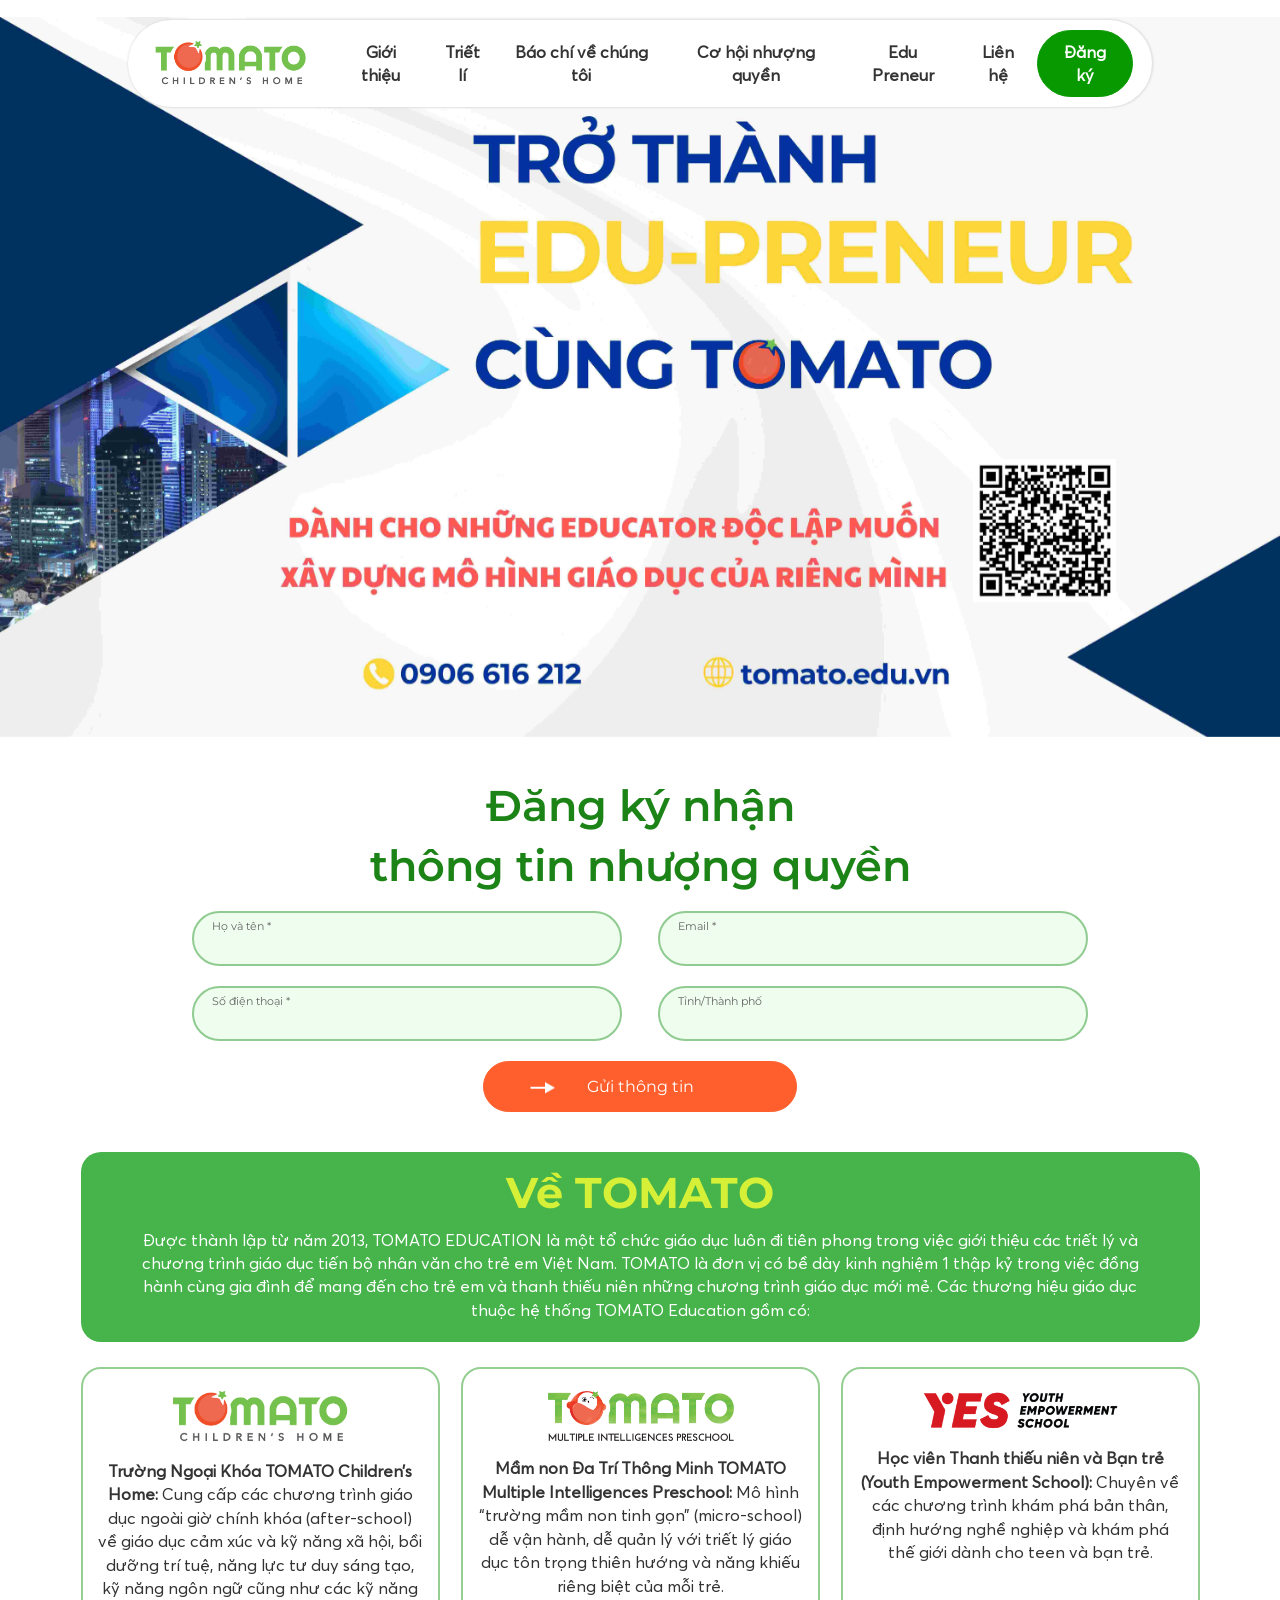
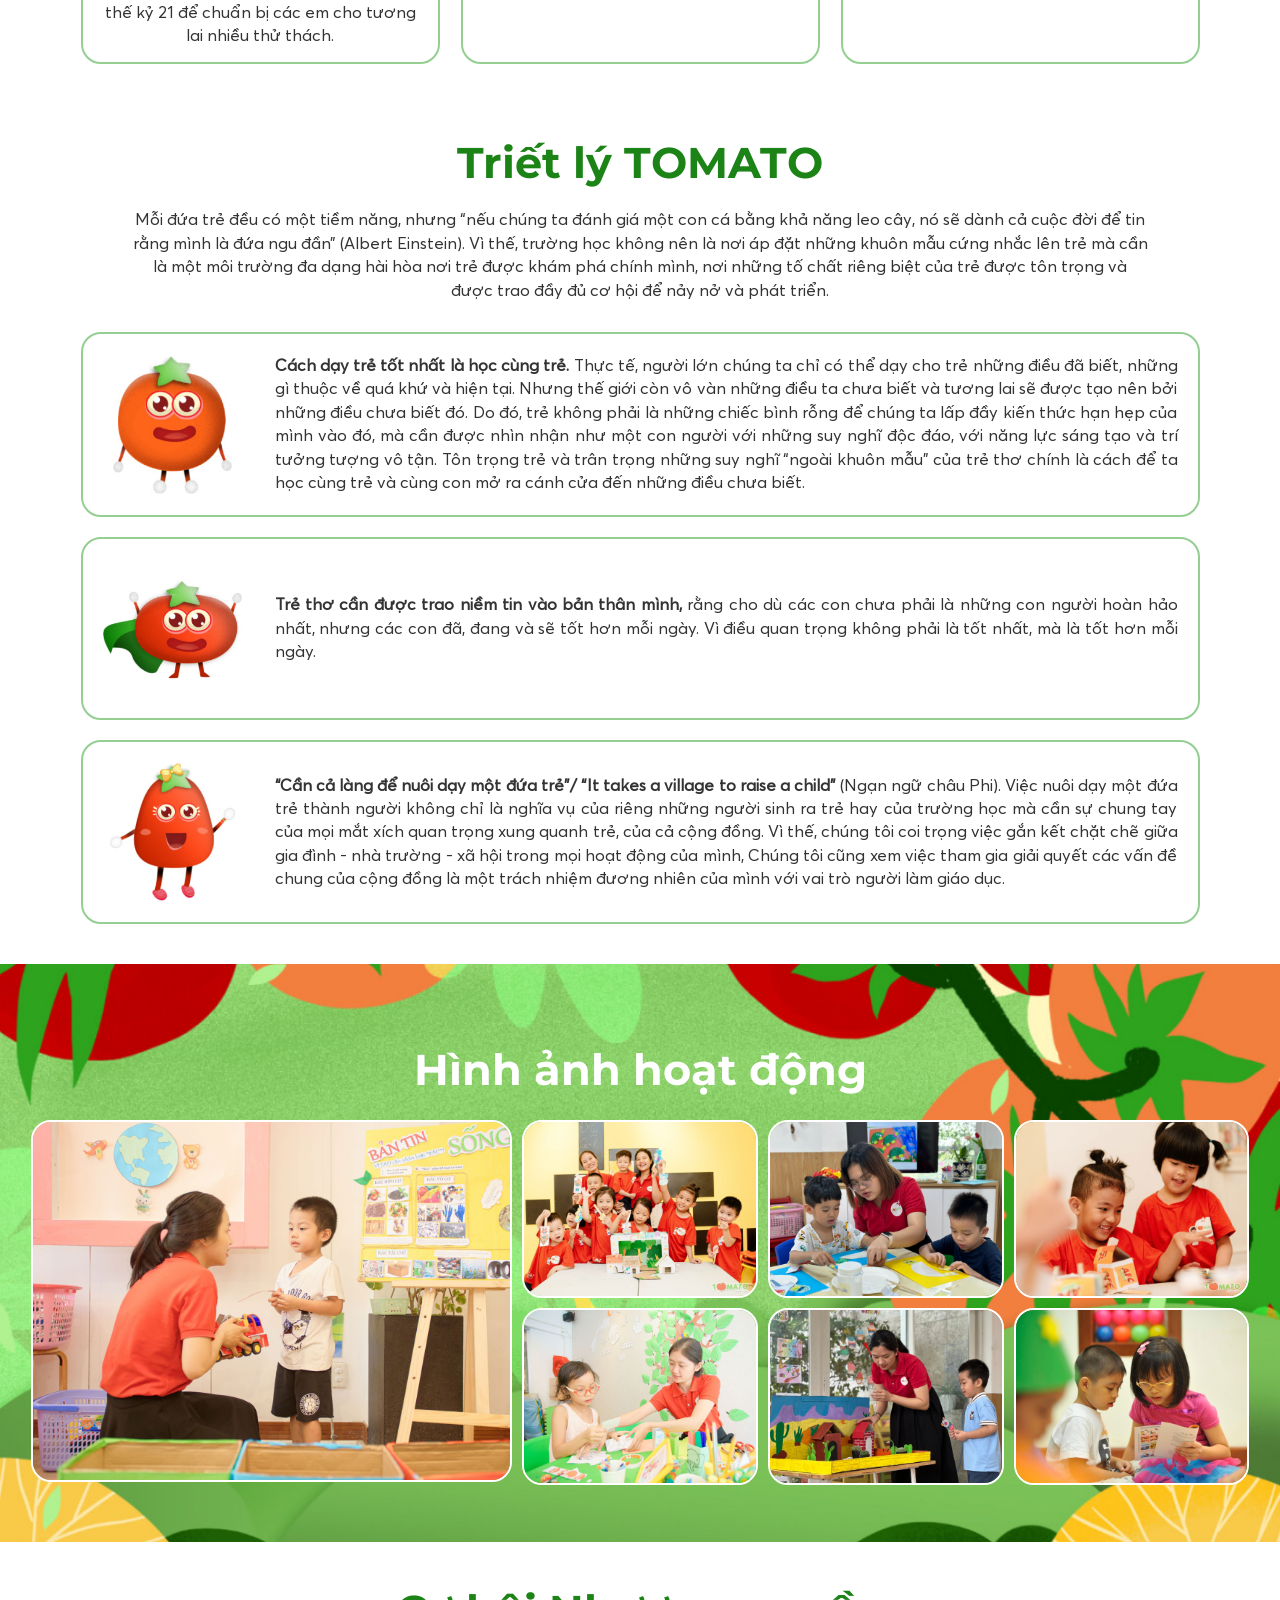
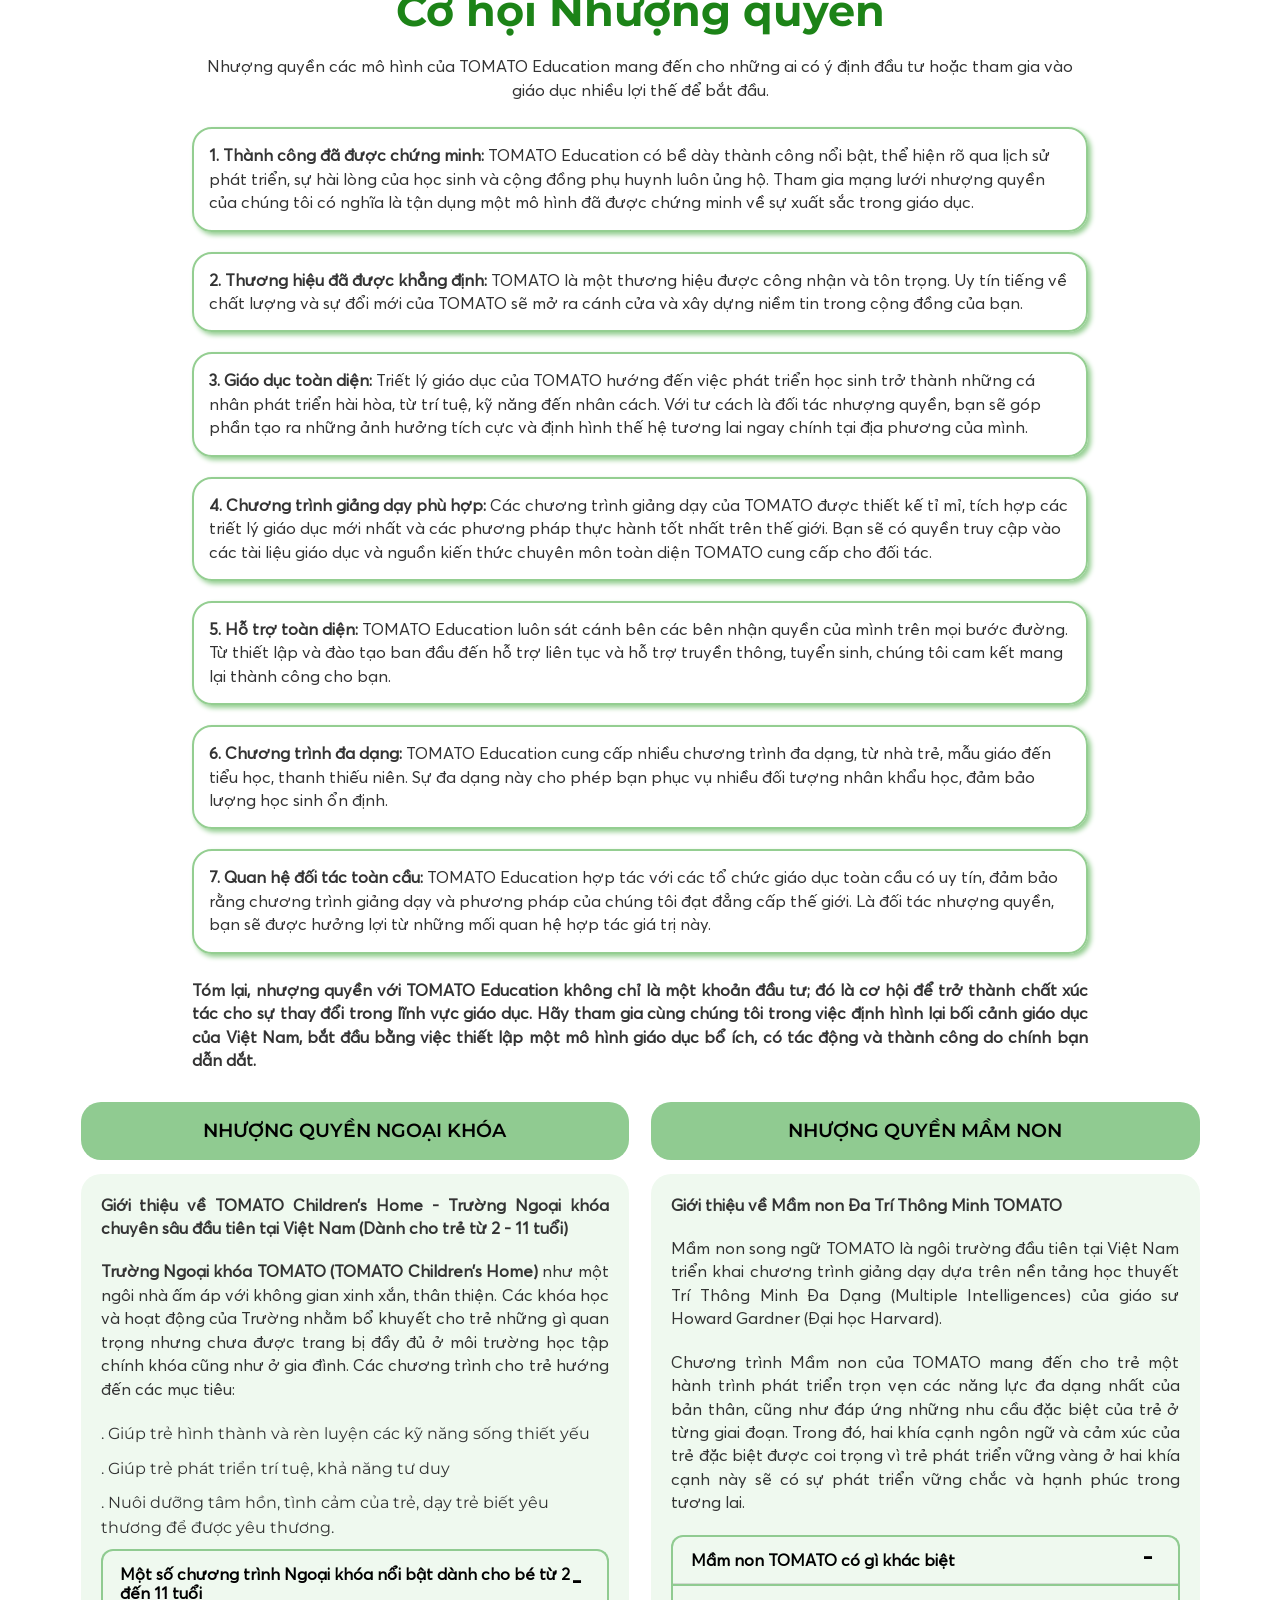
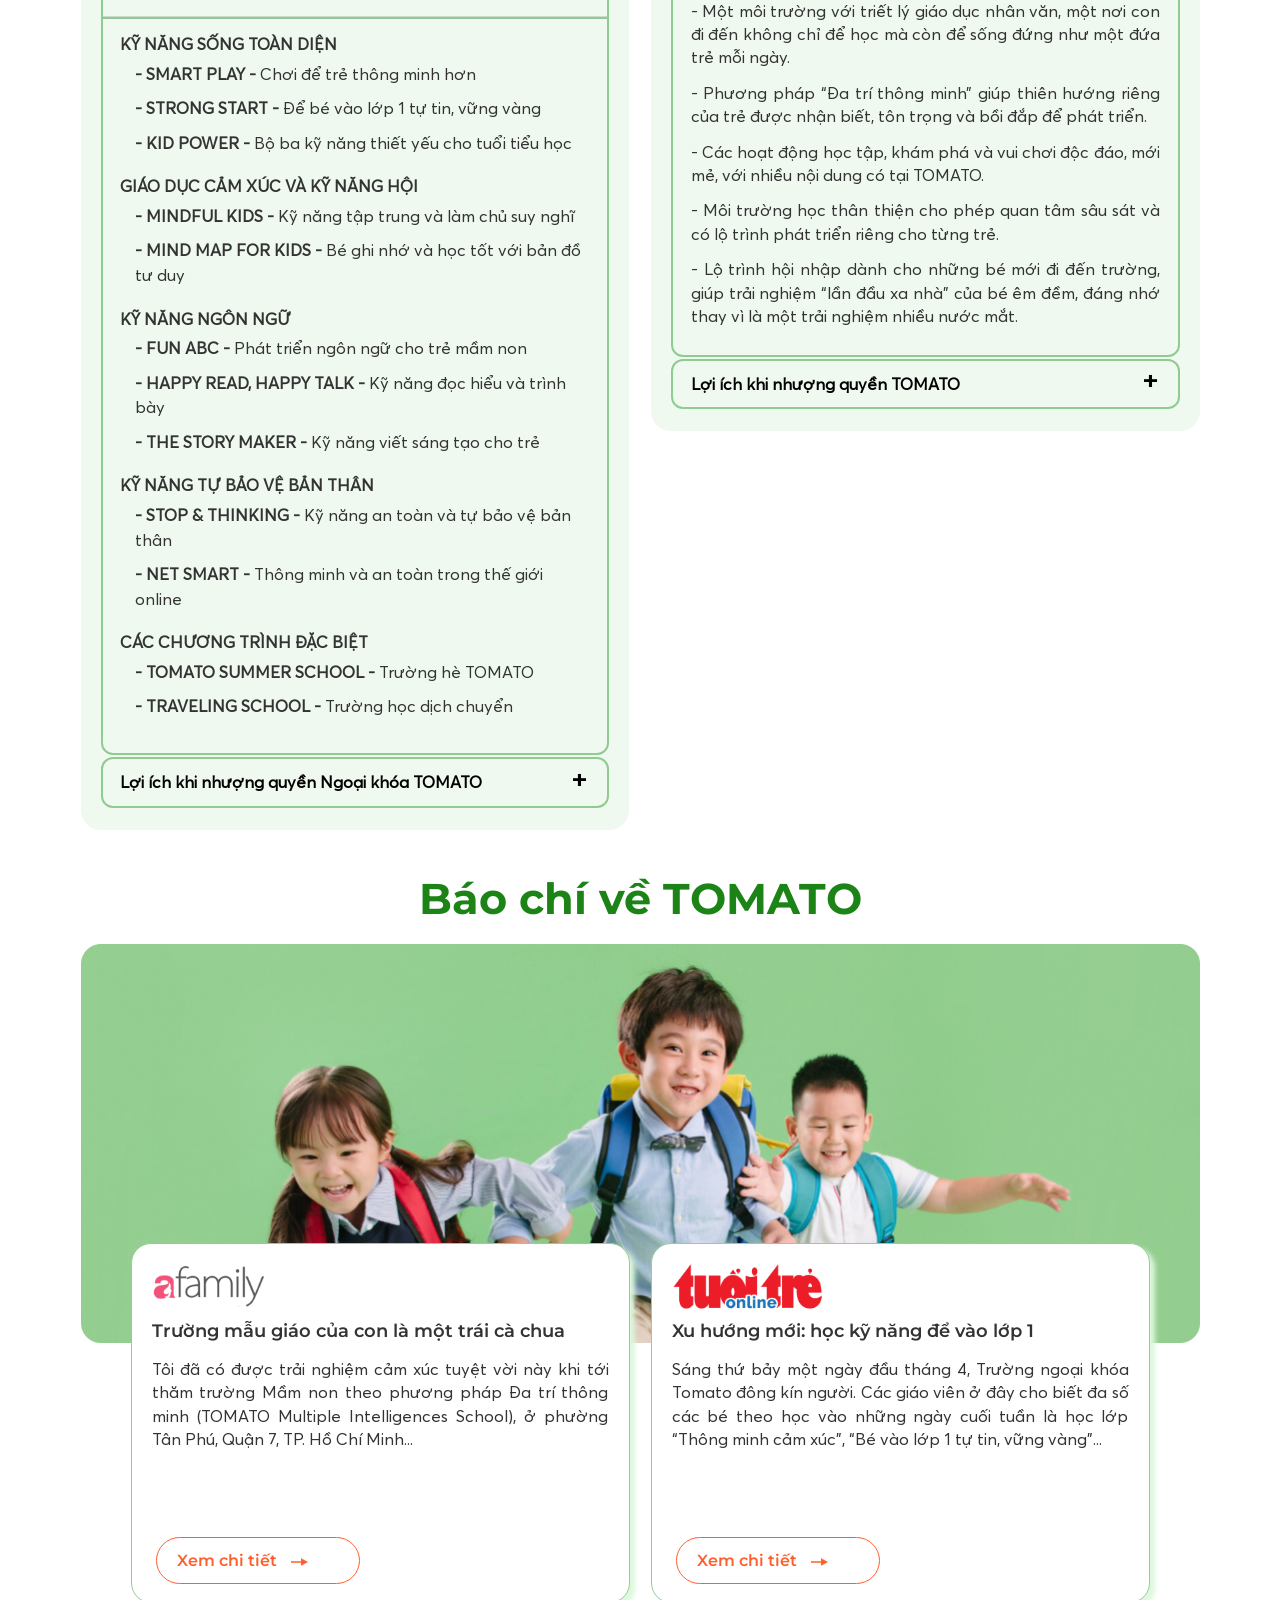
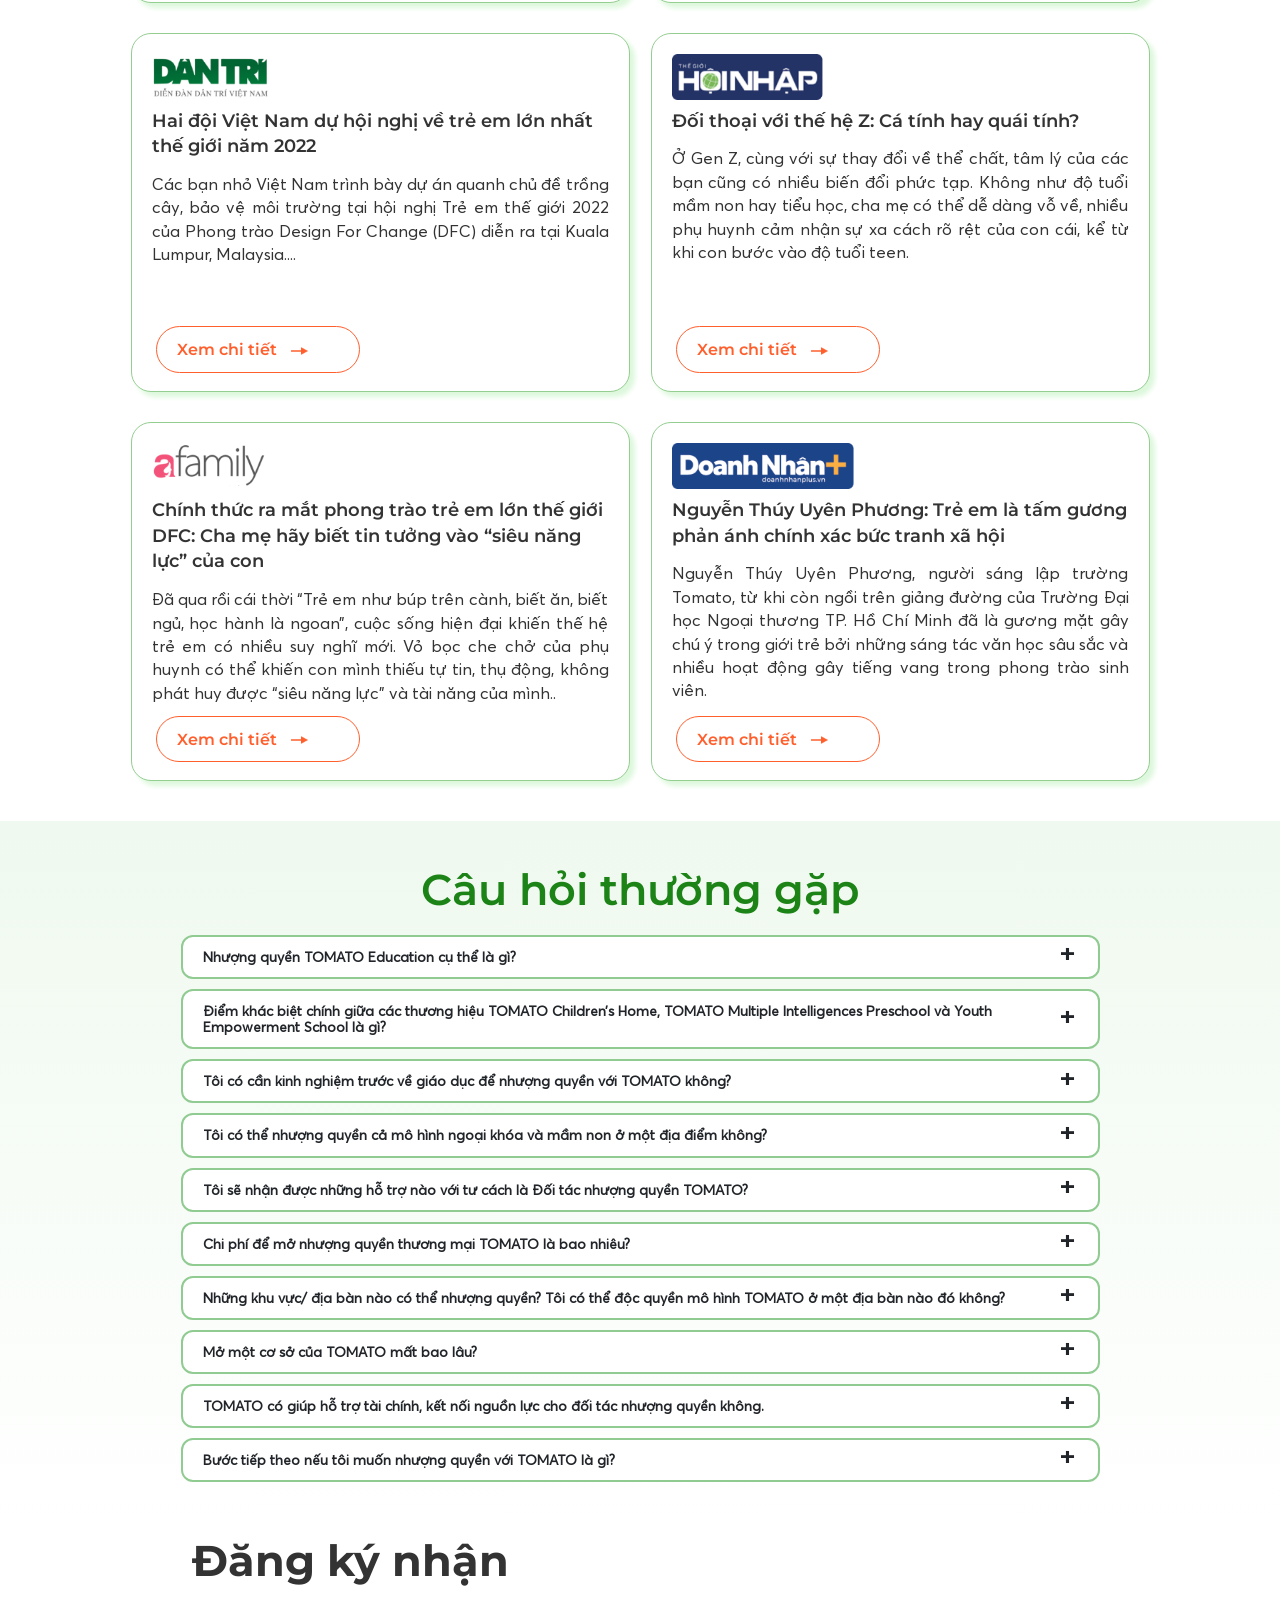
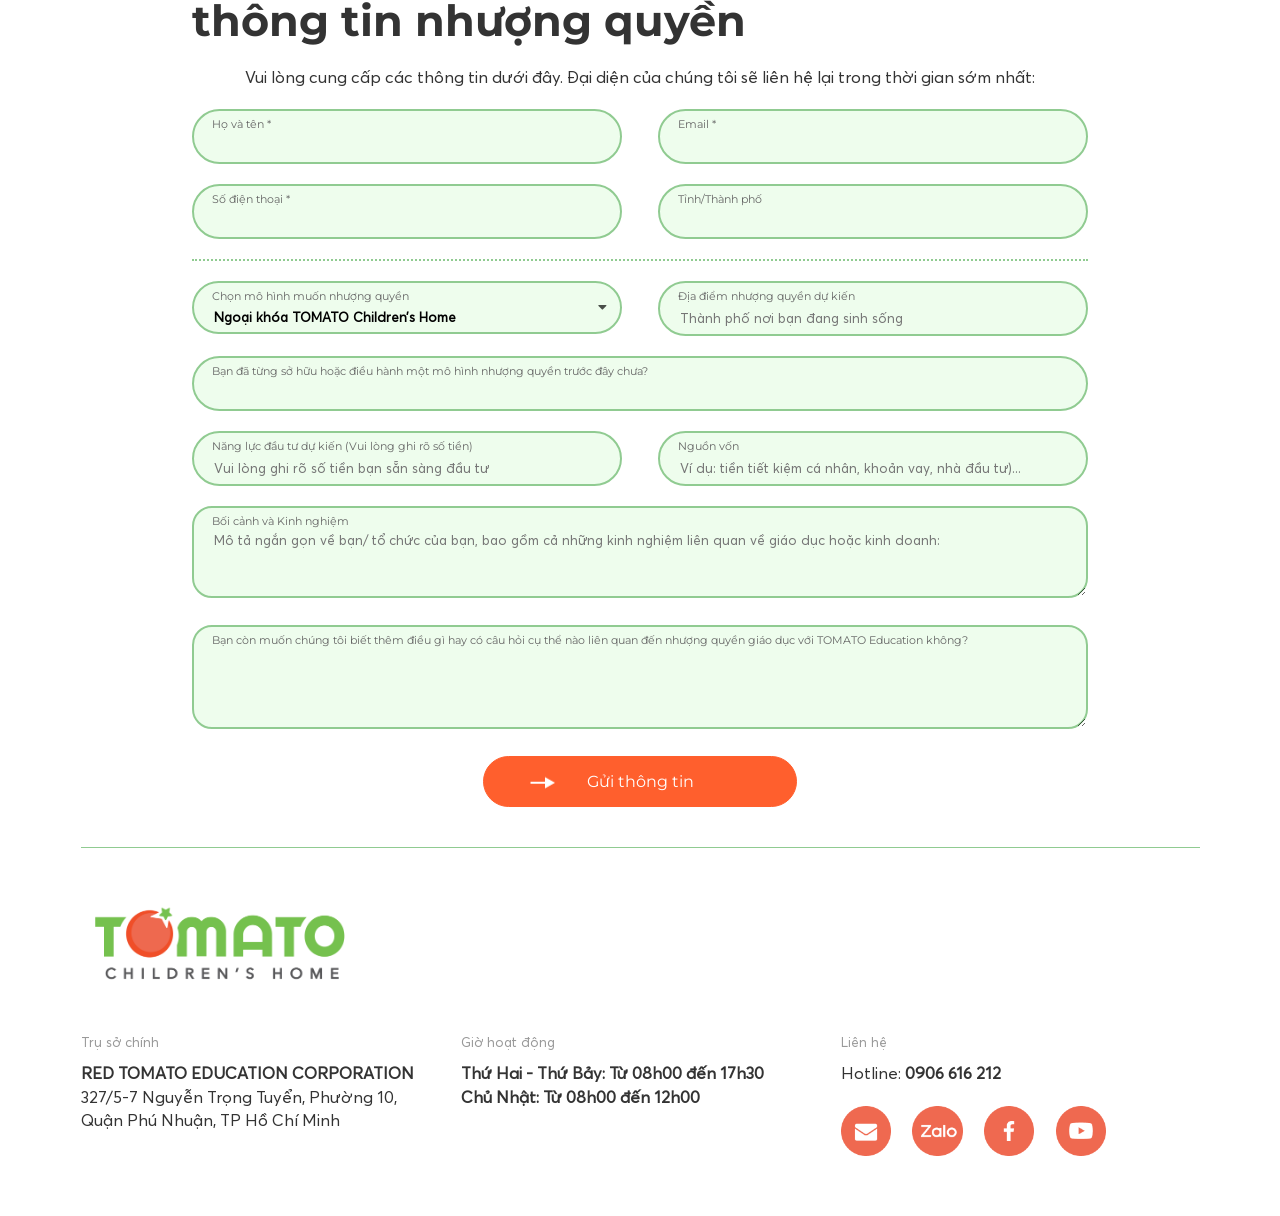
==== commit 55b8531f: "update page" ====
--- a/index.html
+++ b/index.html
@@ -29,13 +29,24 @@
                     <li><a href="#" class="md-section-2">Triết lí</a></li>
                     <li><a href="#" class="md-section-3">Báo chí về chúng tôi</a></li>
                     <li><a href="#" class="md-section-4">Cơ hội nhượng quyền</a></li>
+                    <li><a href="edu-preneur.html" >Edu Preneur</a></li>
+                    <li><a href="edu-preneur.html" >Liên hệ</a></li>
                     <li><a href="#" class="register md-section-5">Đăng ký</a></li>
+
                 </ul>
             </div>
             <a href="#" class="register-mb">Đăng ký</a>
         </div>
         <div class="banner">
-            <img src="./images/banner.jpg" alt="">
+            <div class="owl-carousel owl-theme">
+                <div class="item">
+                    <img src="./images/banner.jpg" alt="">
+                </div>
+                <div class="item">
+                    <img src="./images/banner-1.jpg" alt="">
+                </div>
+            </div>
+            
         </div>
     </header><!-- .page-header -->
     <div class="page-main">
--- a/css/style.css
+++ b/css/style.css
@@ -930,4 +930,372 @@
     .page-footer .content-footer .col-md-4{
         margin-bottom: 20px;
     }
+}
+
+.page-preneur p{
+    margin-bottom: 10px;
+    font-size: calc(10px + 1vw);
+}
+.page-preneur h1{
+    color: #0b1b2a;
+}
+.page-preneur h2{
+    color: #000;
+    position: relative;
+    padding-bottom: 10px;
+    margin-bottom: 20px;
+}
+.page-preneur img{
+    width: 100%;
+}
+.page-preneur .section-1 h1{
+    font-size: calc(10px + 7vw);
+    text-transform: uppercase;
+    position: relative;
+    margin-bottom: 50px;
+    padding-bottom: 50px;
+}
+.page-preneur .section-1 h1:before{
+    content: "";
+    width: 7%;
+    height: 5px;
+    background: #0f5286;
+    display: block;
+    position: absolute;
+    right: 21%;
+    bottom: 0%;
+}
+.page-preneur .section-1 h1:after{
+    content: "";
+    width: 20%;
+    height: 5px;
+    background: #ffd230;
+    display: block;
+    position: absolute;
+    right: 0%;
+    bottom: 0%;
+}
+.page-preneur .section-1 h1 span{
+    display: block;
+    color: #ffd230;
+}
+.page-preneur .section-1 img{
+    width: 100%;
+}
+.page-preneur .section-1 .md-content{
+    background: #0f5286;
+    padding: 5% 0px 10%;
+}
+.page-preneur .section-1 .md-content p{
+    color: #FFF;
+    text-transform: uppercase;
+    font-weight: 700;
+    font-size: calc(10px + 3vw);
+}
+.page-preneur .section-1 .md-content a{
+    text-align: right;
+    color: #ffd230;
+    display: block;
+    font-size: calc(10px + 2vw);
+}
+.page-preneur .section-6{
+    margin-bottom: 50px;
+}
+.page-preneur .section-6 .md-relative{
+    position: relative;
+}
+.page-preneur .section-6 .bg-sc-6{
+    position: absolute;
+    right: 0;
+    top: 50%;
+    transform: translateY(-50%);
+    width: 2%;
+    height: 50%;
+    background: #ffd230;
+}
+.page-preneur .section-9 .md-relative{
+    position: relative;
+}
+.page-preneur .section-9 .bg-re-9{
+    position: absolute;
+    right: 0;
+    top: -50px;
+    width: 2%;
+    height: 50%;
+    background: #ffd230;
+}
+.page-preneur .section-6 h2{
+    color: #0b1b2a;
+    position: relative;
+    padding-bottom: 10px;
+    margin-bottom: 20px;
+}
+.page-preneur  h2:before{
+    content: "";
+    width: 7%;
+    height: 5px;
+    background: #0f5286;
+    display: block;
+    position: absolute;
+    left: 0%;
+    bottom: 0%;
+}
+.page-preneur  h2:after{
+    content: "";
+    width: 20%;
+    height: 5px;
+    background: #ffd230;
+    display: block;
+    position: absolute;
+    left: 8%;
+    bottom: 0%;
+
+}
+.page-preneur .section-6 img{
+    width: 100%;
+    margin-top: 20px;
+}
+.page-preneur .section-7{
+    margin-bottom: 50px;
+}
+.page-preneur .section-7 h2{
+    text-transform: uppercase;
+     position: relative;
+    padding-bottom: 10px;
+    margin-bottom: 20px;
+}
+.page-preneur .section-7 span{
+    display: block;
+    font-size: calc(10px + 1vw);
+    margin-left: 5%;
+}
+.page-preneur .section-7 .md-content span img{
+    width: 2%;
+    margin-right: 5px;
+}
+.page-preneur .section-7 .md-content{
+    margin-bottom: 30px;
+}
+.page-preneur .section-8 h2{
+    font-size: calc(15px + 1vw);
+    position: relative;
+    padding-bottom: 10px;
+    margin-bottom: 20px;
+}
+.page-preneur .section-8 h6{
+    font-size: calc(10px + 1vw);
+    font-weight: 700;
+    color: #000;
+}
+.page-preneur .section-8 img{
+    margin-top: 20px;
+}
+.page-preneur .section-8{
+    margin-bottom: 50px;
+}
+.page-preneur .section-9{
+    position: relative;
+    padding-bottom: 150px;
+}
+.page-preneur .section-9 .bg-sc-9{
+    position: absolute;
+    left: 0;
+    bottom: 0;
+    width: 100%;
+    background: #ffd230;
+    height: 100px;
+}
+.page-preneur .section-9 span img{
+    width: 2.5%;
+    margin-right: 5px;
+}
+.page-preneur .section-9 span{
+    display: block;
+    font-size: calc(10px + 1vw);
+    margin-bottom: 10px;
+}
+.page-preneur .section-9 .md-bot span img{
+    width: 3%;
+    margin-right: 10px;
+}
+.page-preneur .section-9 .md-bot span {
+    margin-left: 10px;
+}
+.page-preneur .section-9 .img-sc-9{
+    margin: 50px 0px;
+}
+.page-preneur .md-header{
+    padding: 50px 0px 100px;
+}
+.page-preneur .logo{
+    width: 30%;
+    float: left;
+}
+.page-preneur .md-button{
+    float: right;
+        color: #FFF;
+        border-radius: 40px;
+        padding: 10px 20px;
+    font-family: 'AvertaStdCY-Regular';
+    font-weight: 700;
+    font-size: calc(10px + 2vw);
+    background: #089901;
+    border: 1px solid #089901;
+}
+.page-preneur .md-button:hover{
+    background: #FFF;
+    color: #089901;
+}
+.footer-preneur{
+    background: #0f5286;
+    padding: 50px 0px;
+}
+.footer-preneur h2{
+    color: #FFF;
+    position: relative;
+    padding-bottom: 10px;
+    margin-bottom: 40px;
+    font-size: calc(10px + 6vw);
+}
+.footer-preneur h2:before{
+    content: "";
+    width: 7%;
+    height: 5px;
+    background: #FFF;
+    display: block;
+    position: absolute;
+    left: 0%;
+    bottom: 0%;
+}
+.footer-preneur h2:after{
+    content: "";
+    width: 20%;
+    height: 5px;
+    background: #ffd230;
+    display: block;
+    position: absolute;
+    left: 8%;
+    bottom: 0%;
+}
+.footer-preneur .md-col a{
+    width: 50%;
+    display: table;
+    margin: 0 auto 30px auto;
+    text-align: center;
+   
+}
+.footer-preneur .md-col a img{
+    width: 8%;
+    margin-top: -10px;
+    margin-right: 5px;
+}
+.footer-preneur .md-col a span{
+     color: #FFF;
+     font-size: calc(10px + 2vw);
+     font-weight: 700;
+}
+.footer-preneur .md-col-1 a{
+    float: left;
+    width: 50%;
+    display: inline-block;
+    text-align: center;
+    color: #FFF;
+}
+.footer-preneur .md-col-1 a img{
+    width: 8%;
+    margin-top: -10px;
+    margin-right: 5px;
+}
+.footer-preneur .md-col-1 a span{
+     color: #FFF;
+     font-size: calc(10px + 1vw);
+}
+.footer-preneur .md-img{
+    margin-top: 50px;
+}
+.footer-preneur .md-img img{
+    width: 100%;
+}
+.footer-preneur .md-img .md-col-1{
+    width: 67.5%;
+    float: left;
+}
+.footer-preneur .md-img .md-col-2{
+    width: 32.5%;
+    float: left;
+}
+@media screen and (min-width: 1599px){
+    .page-preneur .section-1 h1:before{
+        height: 10px;
+    }
+    .page-preneur .section-1 h1:after{
+        height: 10px;
+    }
+    .page-preneur h2:before{
+        height: 10px;
+    }
+    .page-preneur h2:after{
+        height: 10px;
+    }
+}
+@media screen and (max-width: 767px){
+    .page-preneur .md-header{
+        padding: 30px 0px 50px;
+    }
+    .page-preneur .section-1 h1:before{
+        width: 12%;
+        right: 26%;
+        height: 7px;
+    }
+    .page-preneur .section-1 h1:after{
+        width: 25%;
+        height: 7px;
+    }
+    .page-preneur h2:before{
+        width: 12%;
+        height: 7px;
+    }
+    .page-preneur h2:after{
+        width: 25%;
+        height: 7px;
+        left: 13%;
+    }
+    .page-preneur p{
+        font-size: calc(10px + 2vw);
+    }
+    .page-preneur .section-7 span{
+        font-size: calc(10px + 2vw);
+    }
+    .page-preneur .section-8 h2{
+        font-size: calc(15px + 2vw);
+    }
+    .page-preneur .section-8 h6{
+        font-size: calc(10px + 2vw);
+    }
+    .page-preneur .section-9 span{
+        font-size: calc(10px + 2vw);
+    }
+    .footer-preneur .md-col a img{
+        width: 10%;
+        margin-top: -2px;
+    }
+    .footer-preneur .md-col-1 a img{
+        width: 10%;
+        margin-top: -2px;
+    }
+    .page-preneur .section-9 .md-bot span img{
+        width: 5%;
+    }
+    .page-preneur .section-9 span img{
+        width: 5%;
+    }
+    .page-preneur .section-7 .md-content span img{
+        width: 5%;
+    }
+    .page-preneur .section-6 .bg-sc-6{
+        display: none;
+    }
+    .page-preneur .section-9 .bg-re-9{
+        display: none;
+    }
 }
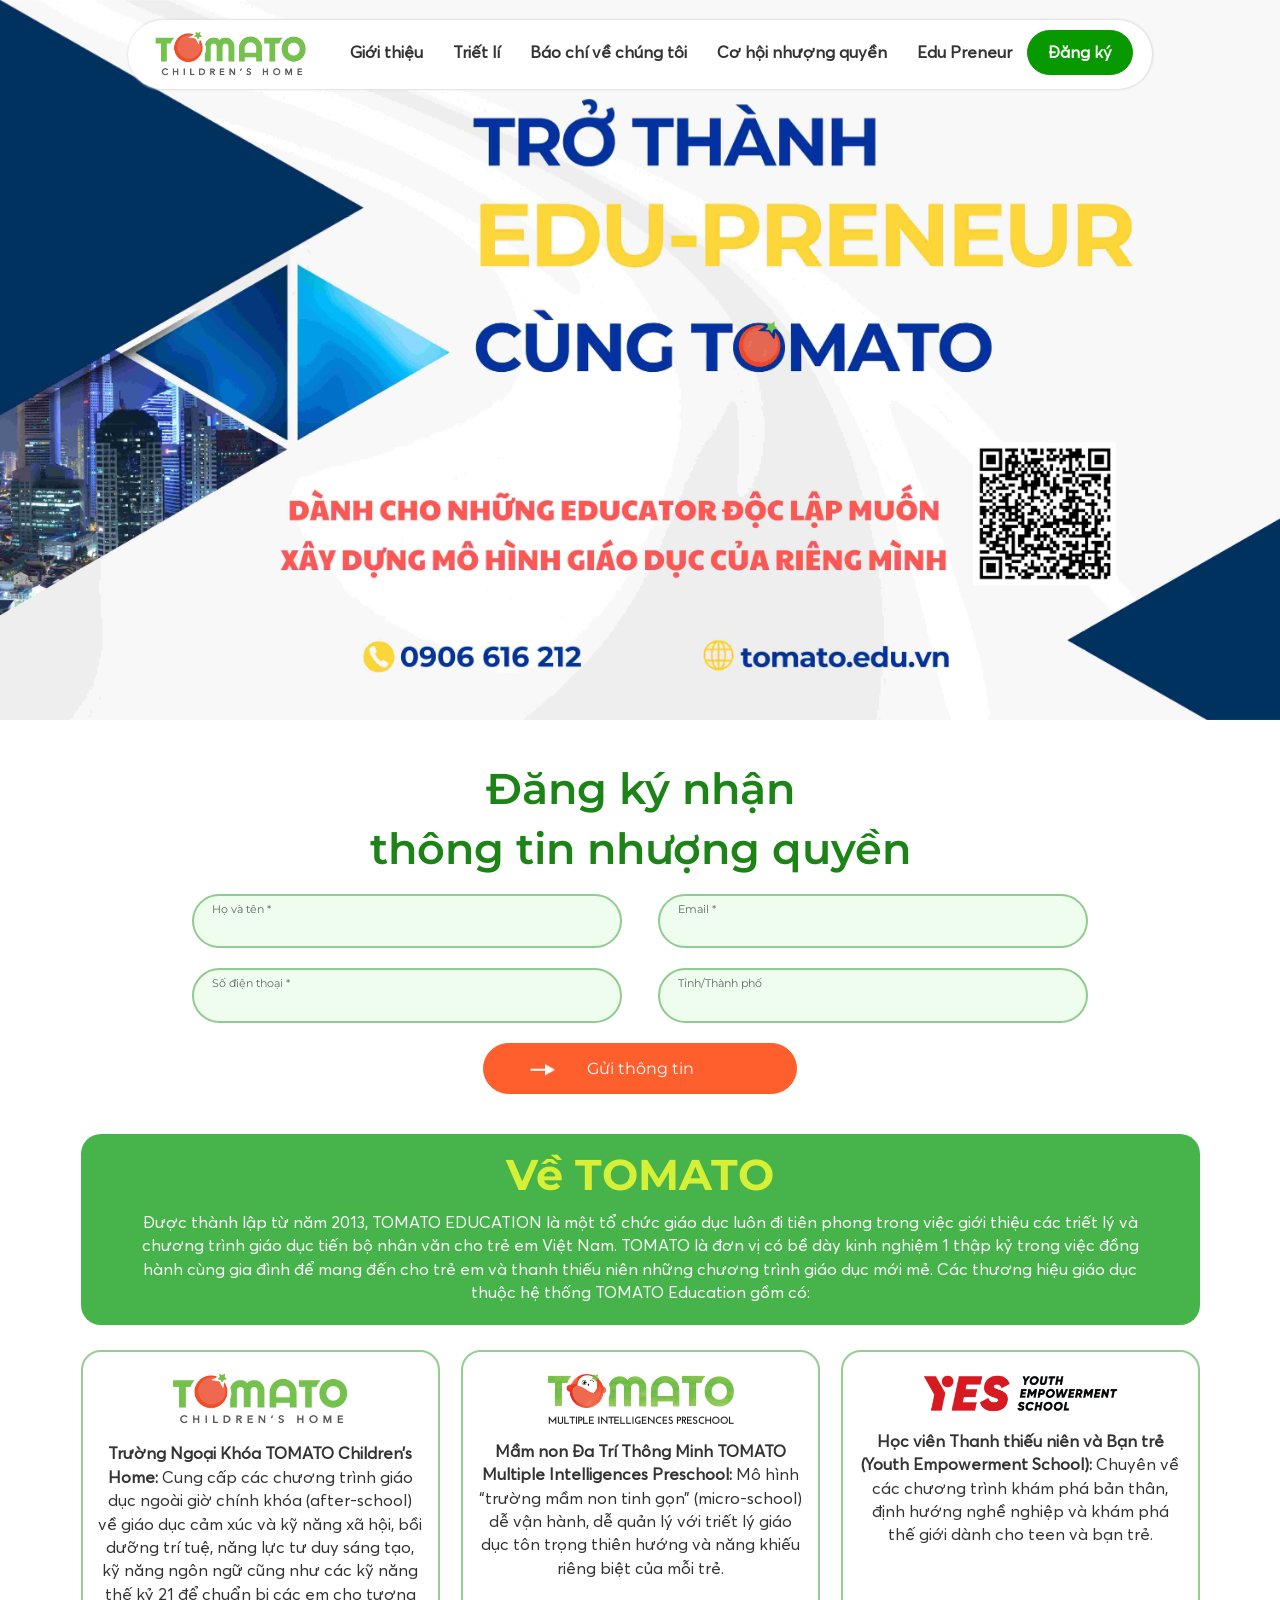
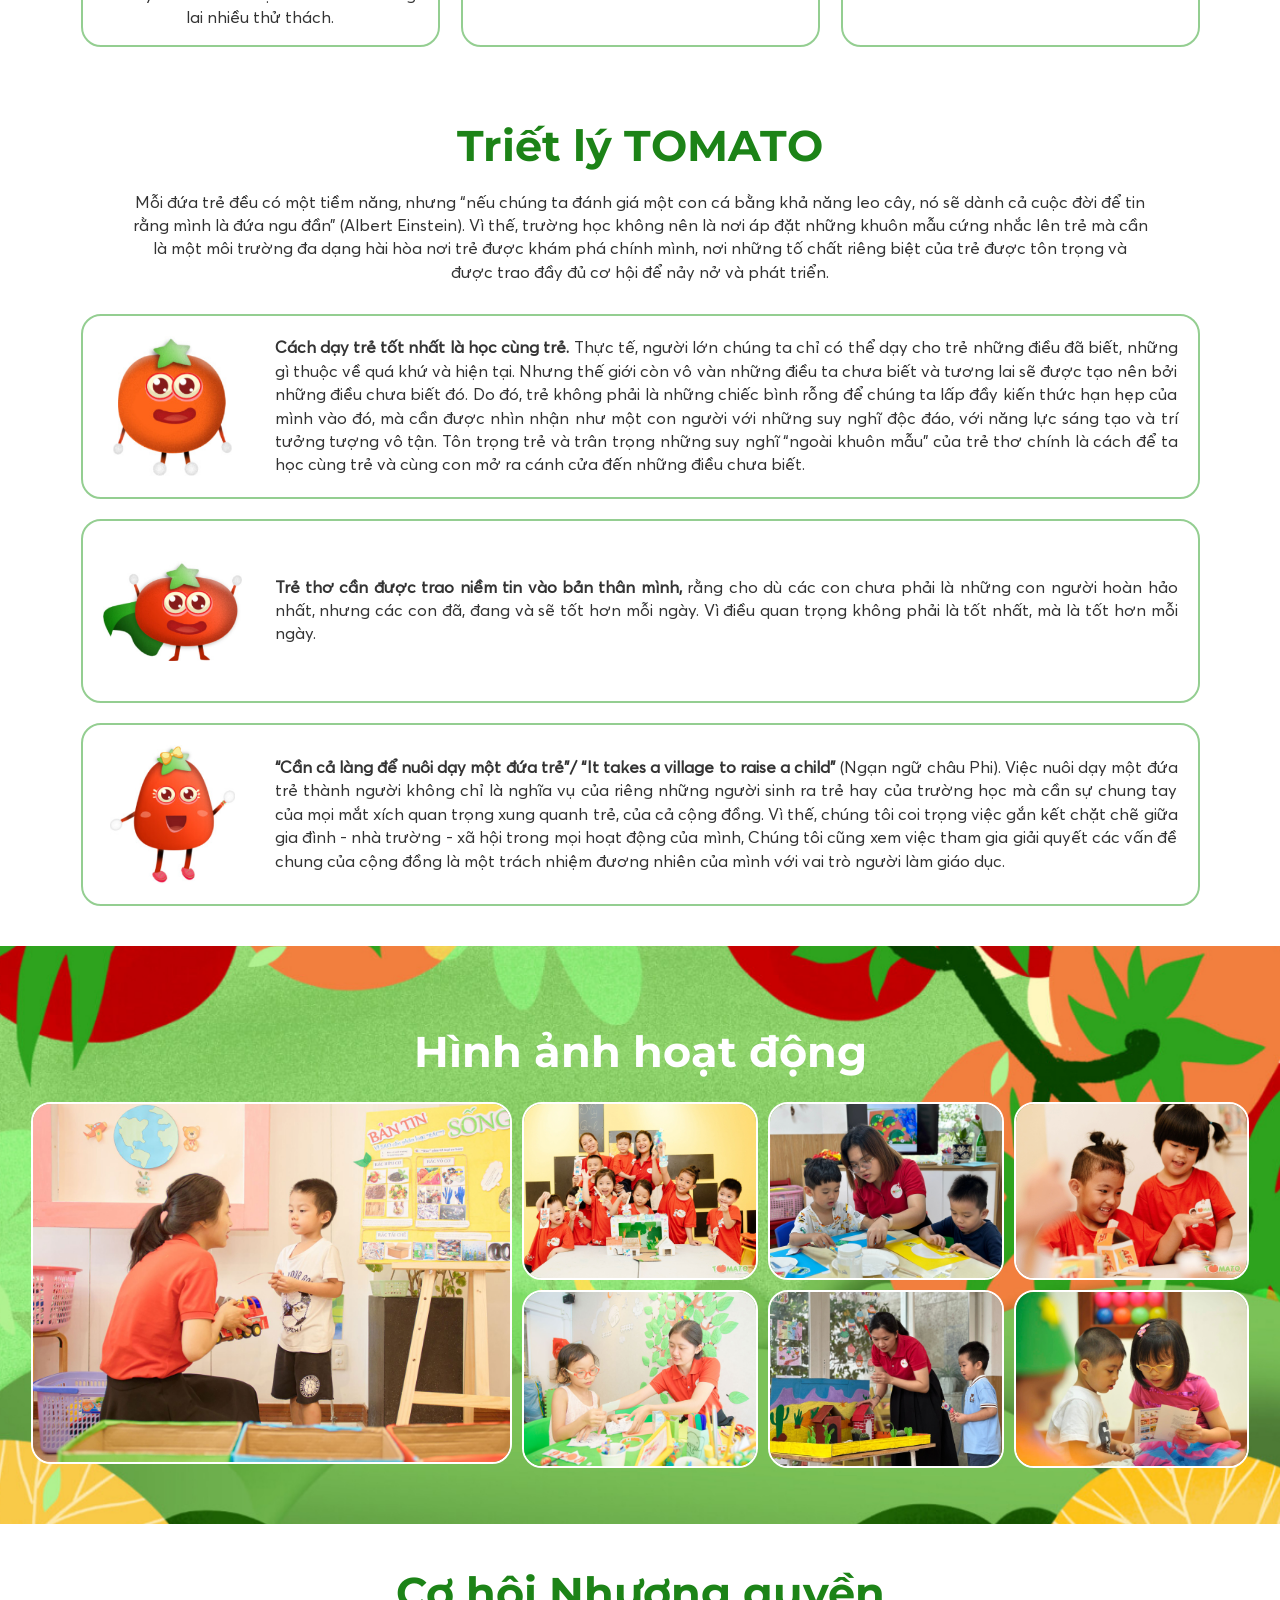
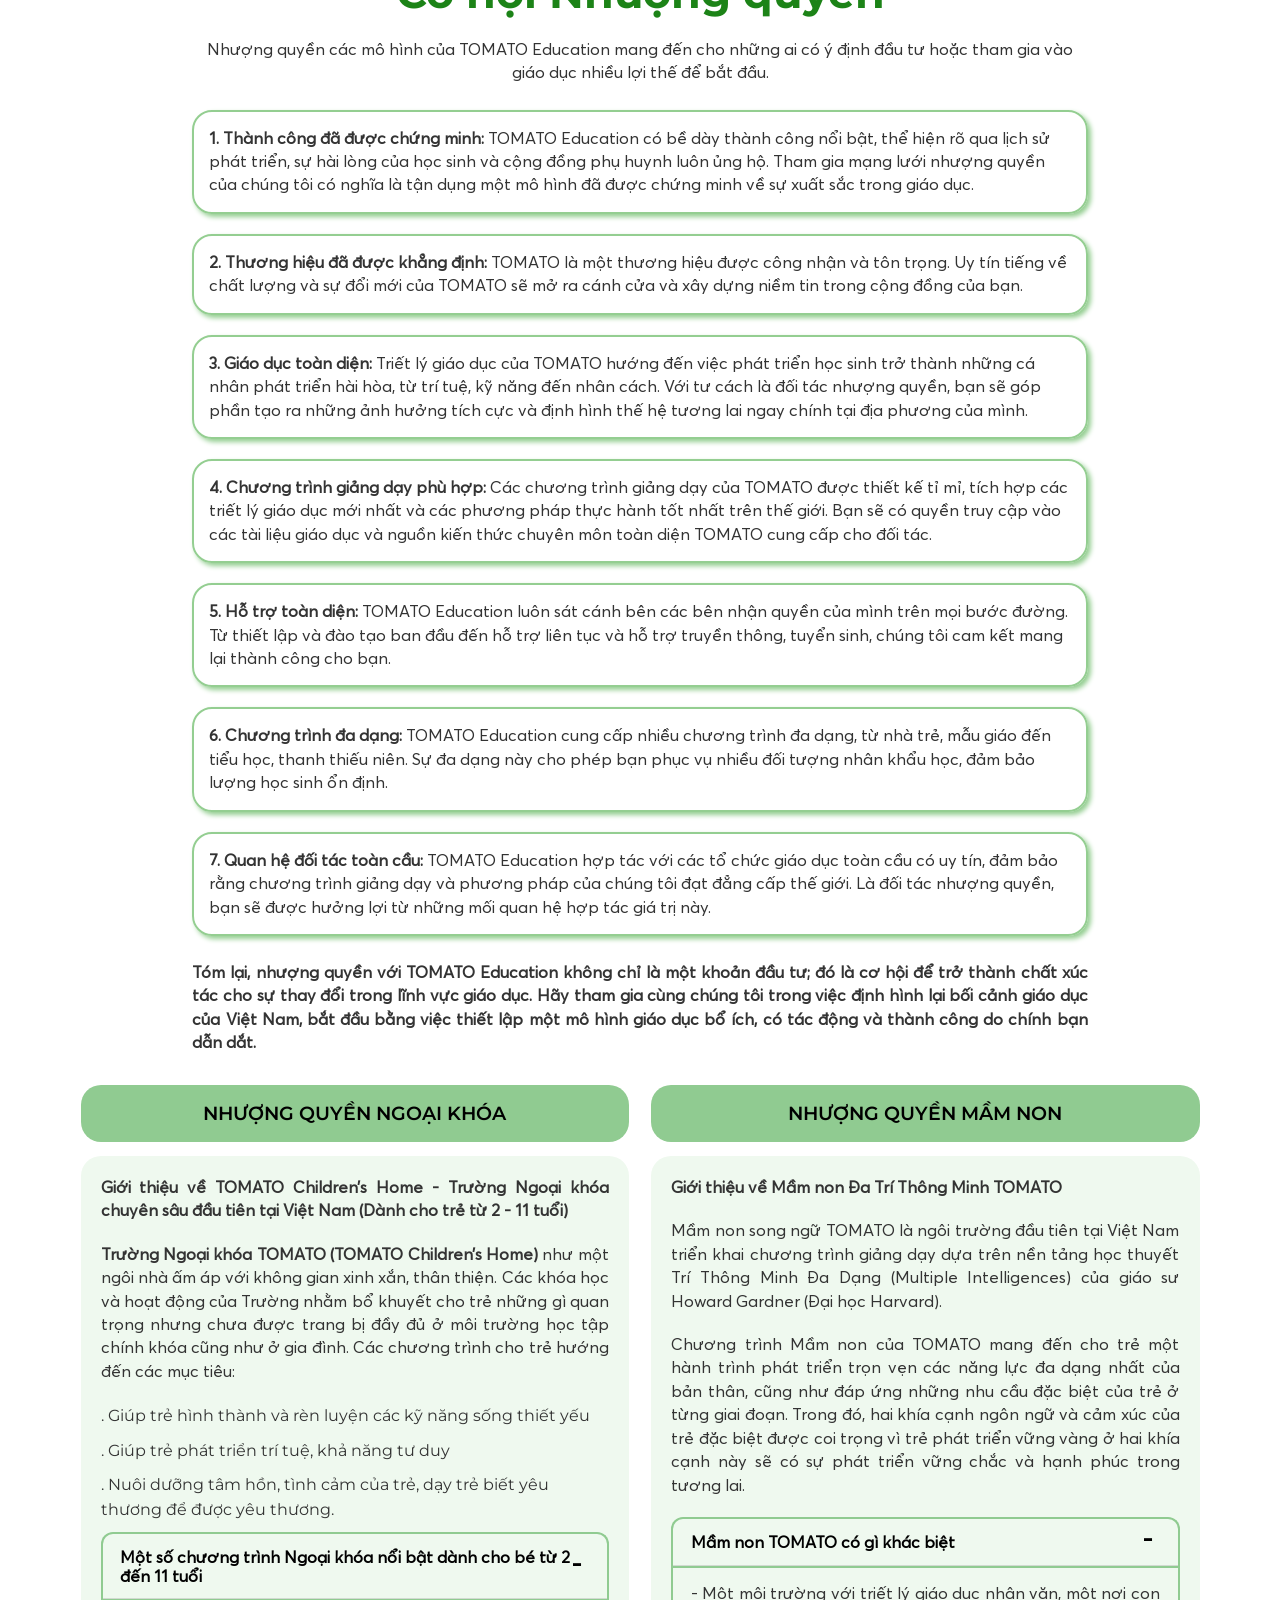
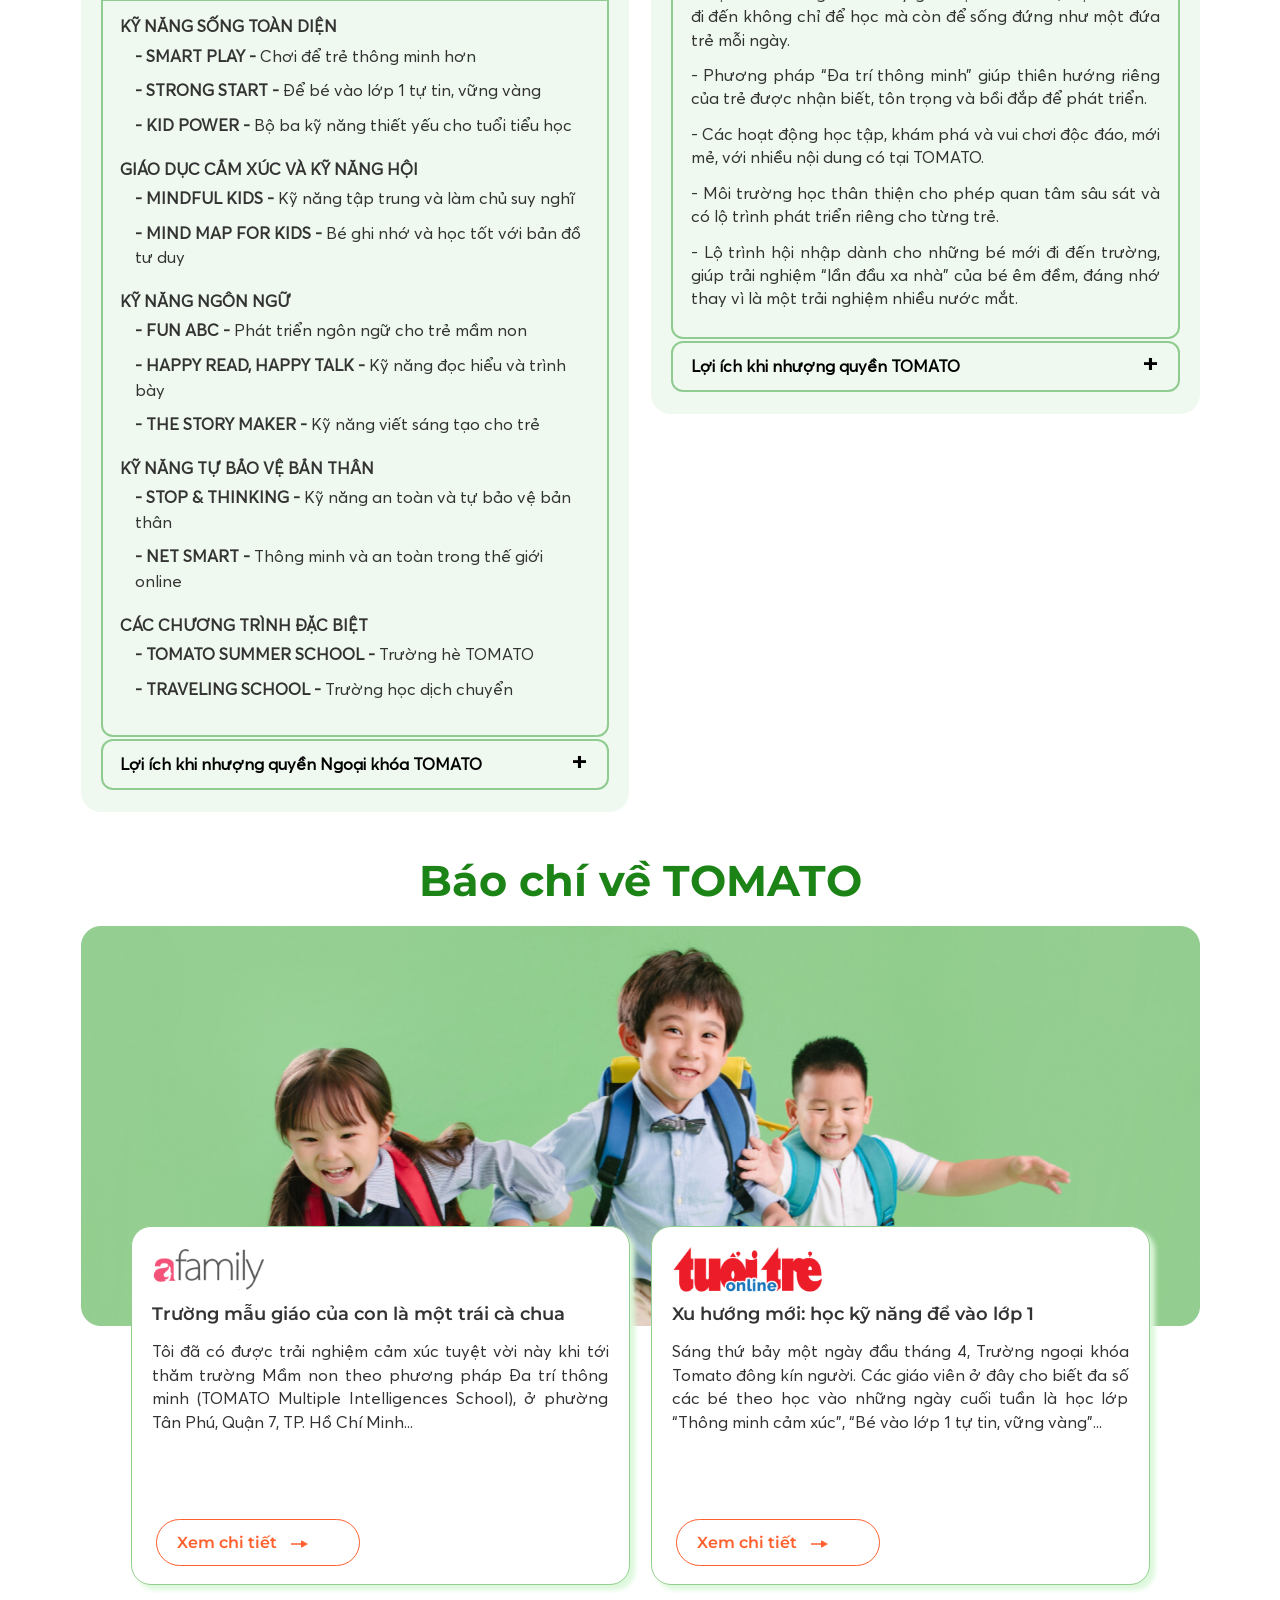
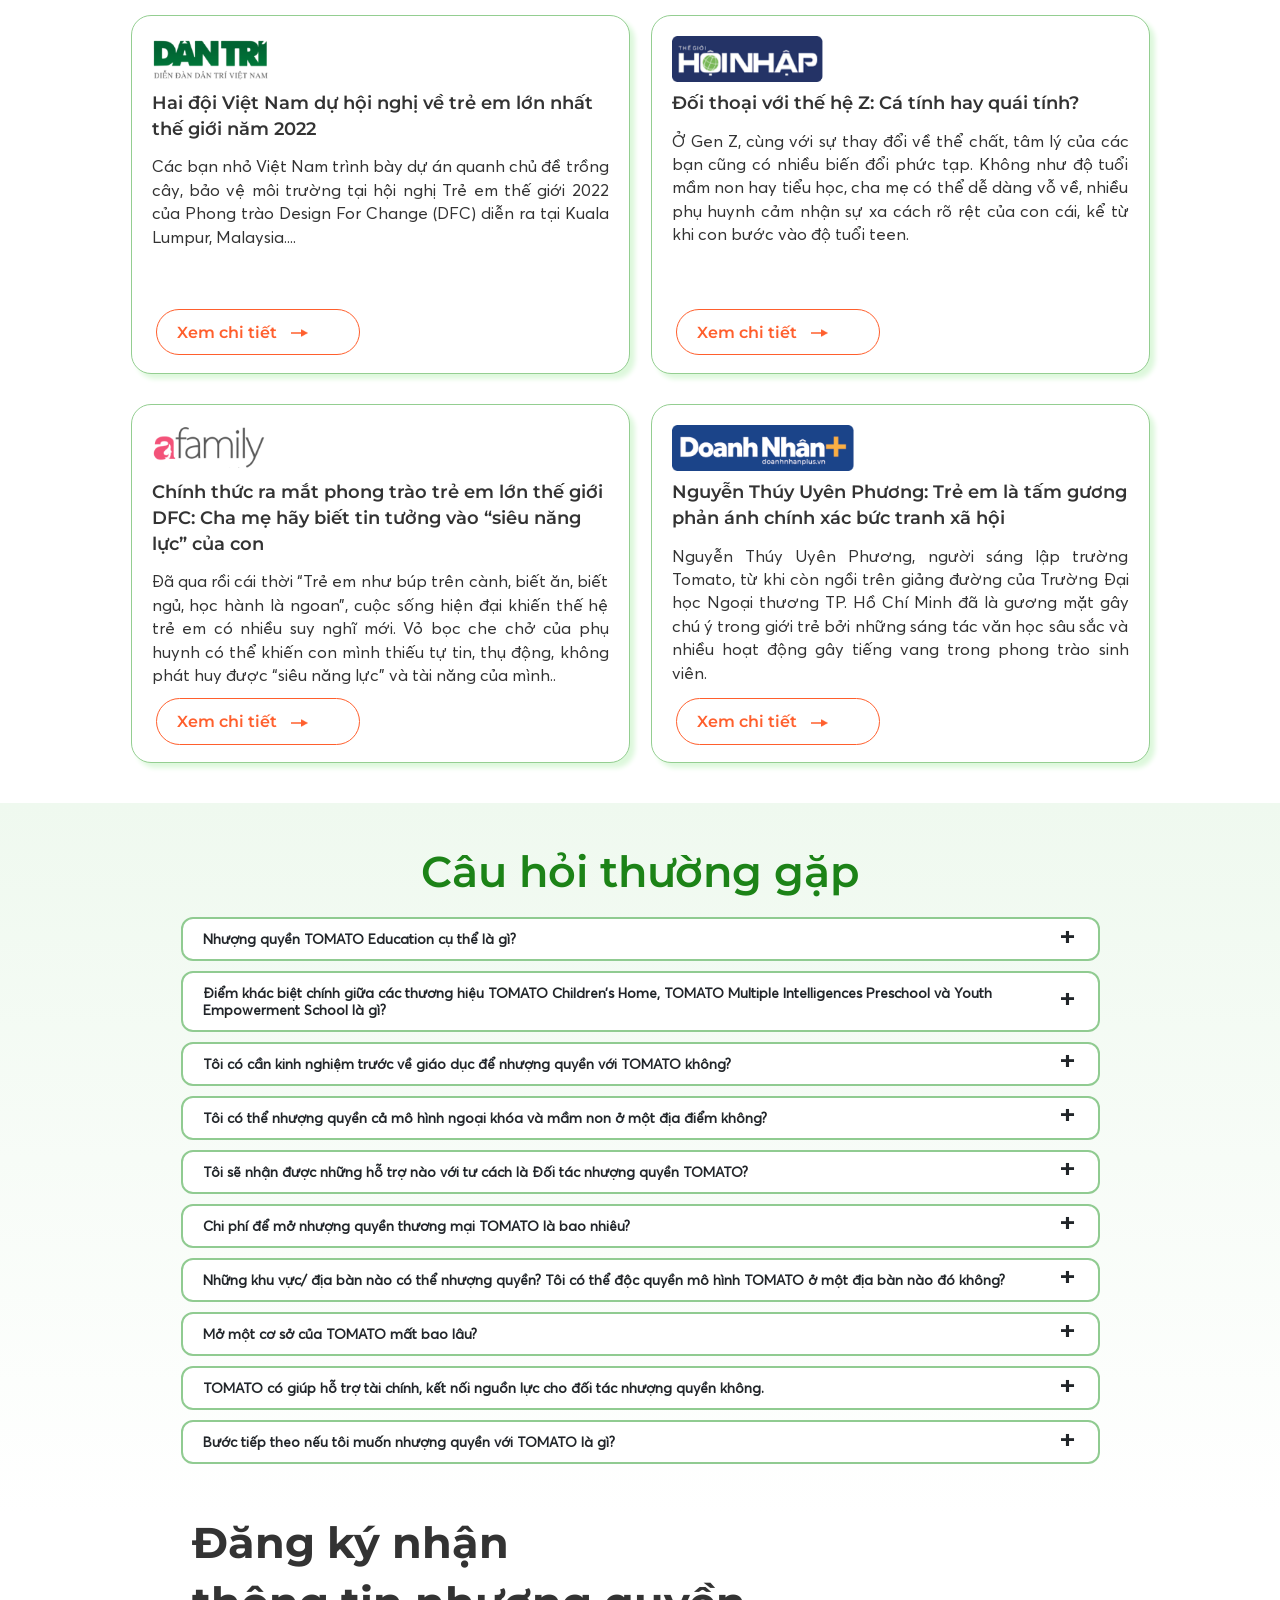
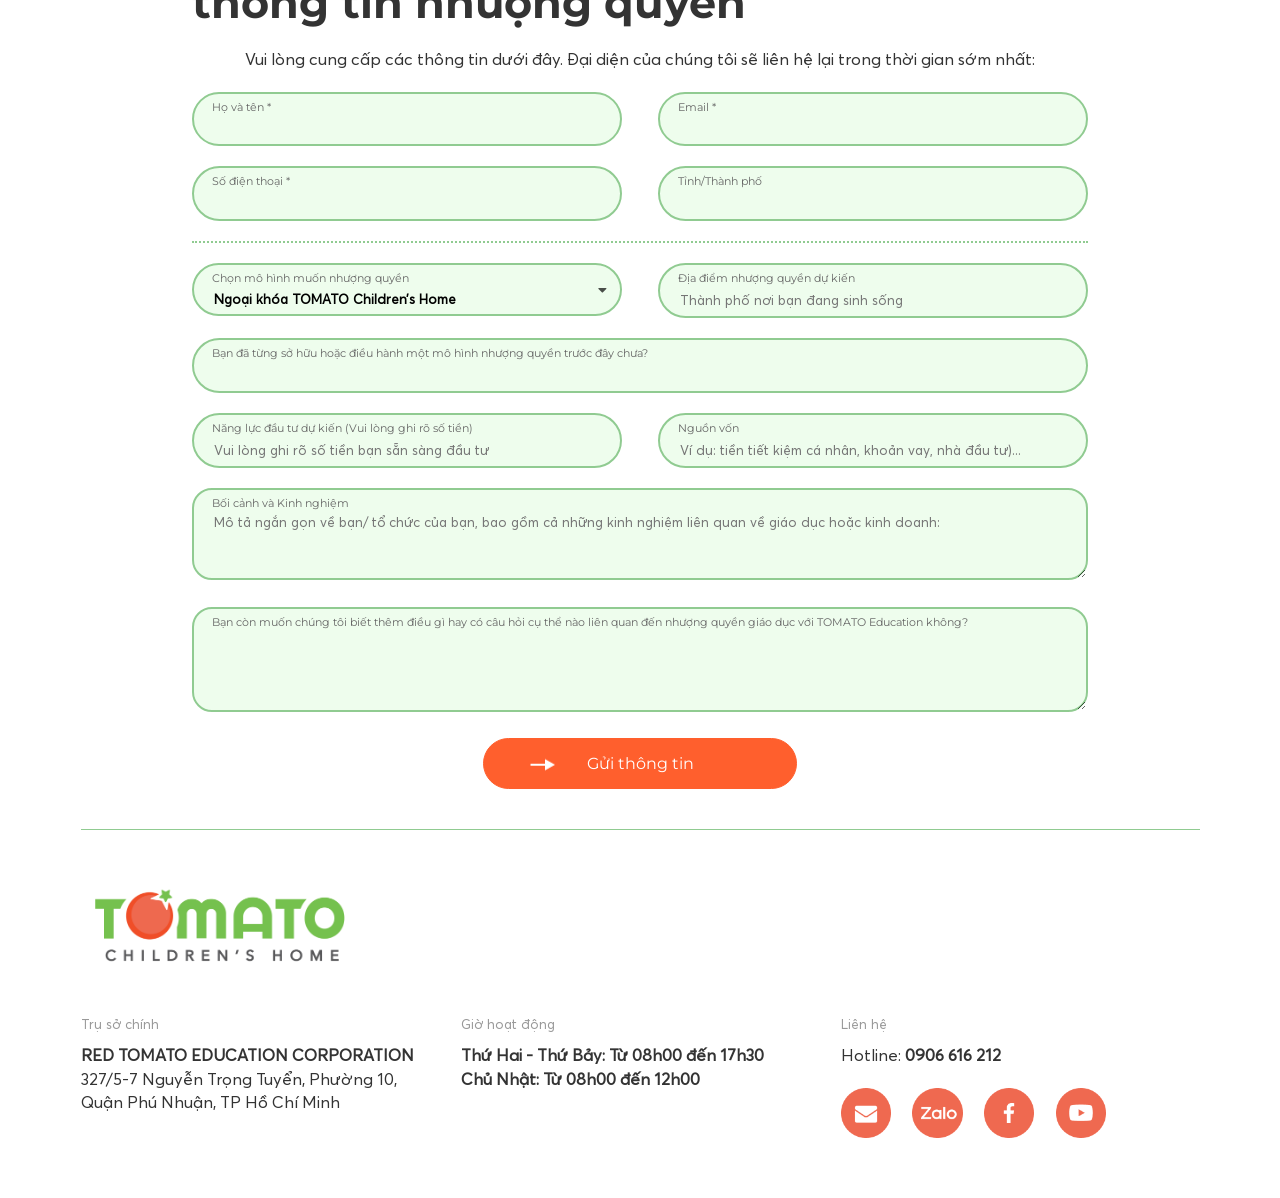
==== commit 19bbcbef: "update page" ====
--- a/index.html
+++ b/index.html
@@ -30,7 +30,6 @@
                     <li><a href="#" class="md-section-3">Báo chí về chúng tôi</a></li>
                     <li><a href="#" class="md-section-4">Cơ hội nhượng quyền</a></li>
                     <li><a href="edu-preneur.html" >Edu Preneur</a></li>
-                    <li><a href="edu-preneur.html" >Liên hệ</a></li>
                     <li><a href="#" class="register md-section-5">Đăng ký</a></li>
 
                 </ul>
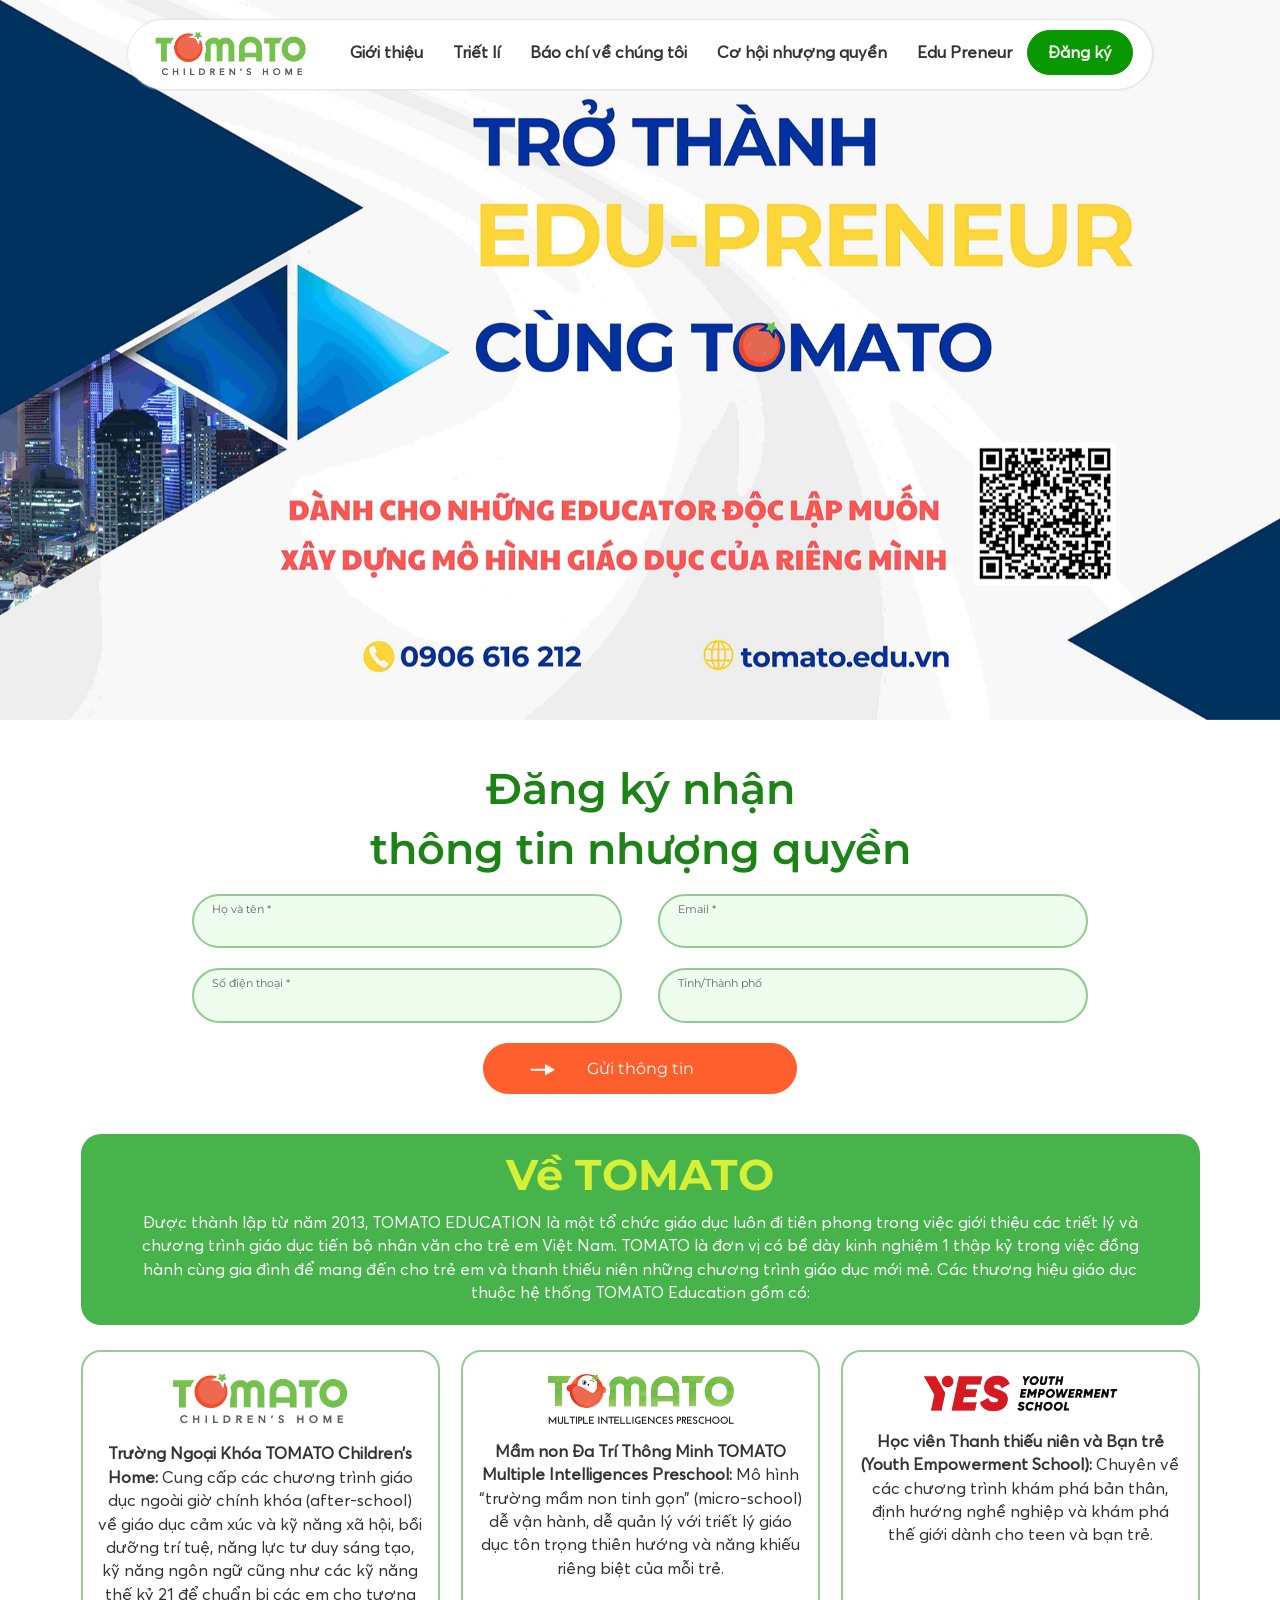
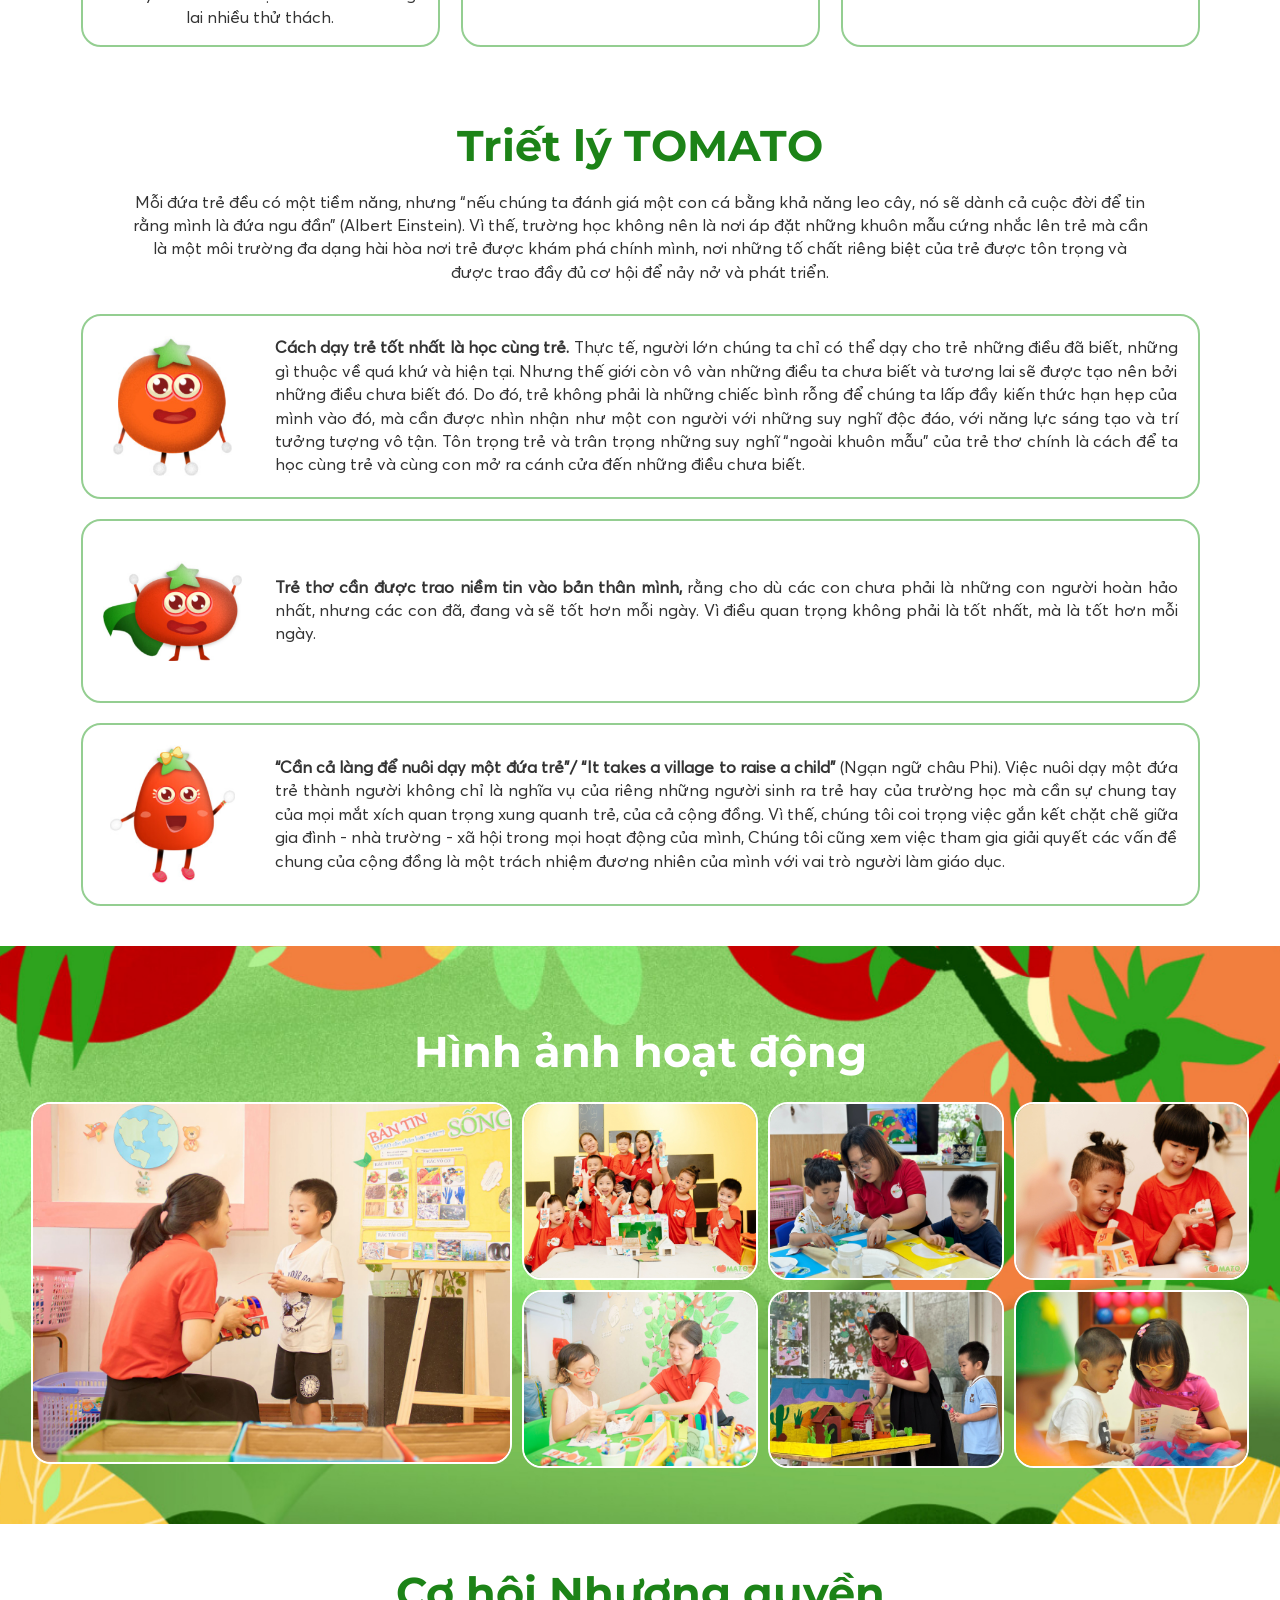
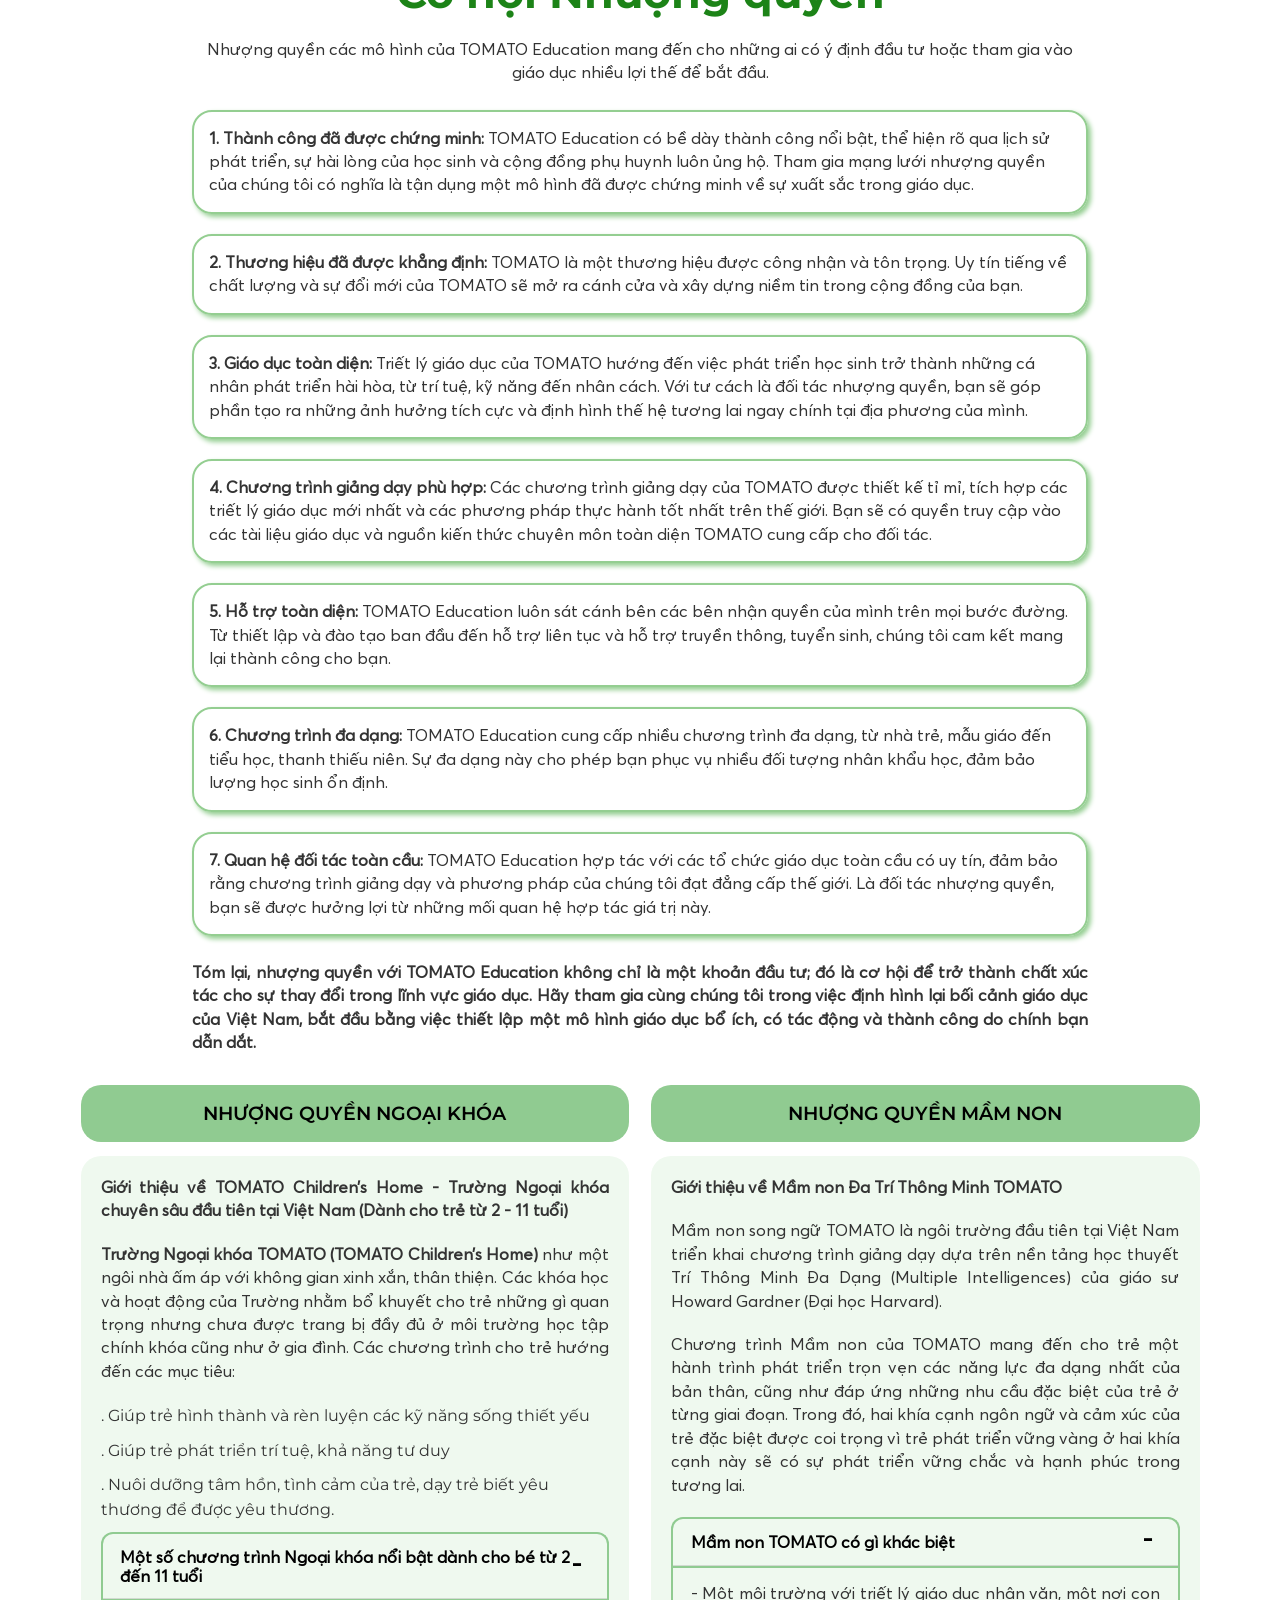
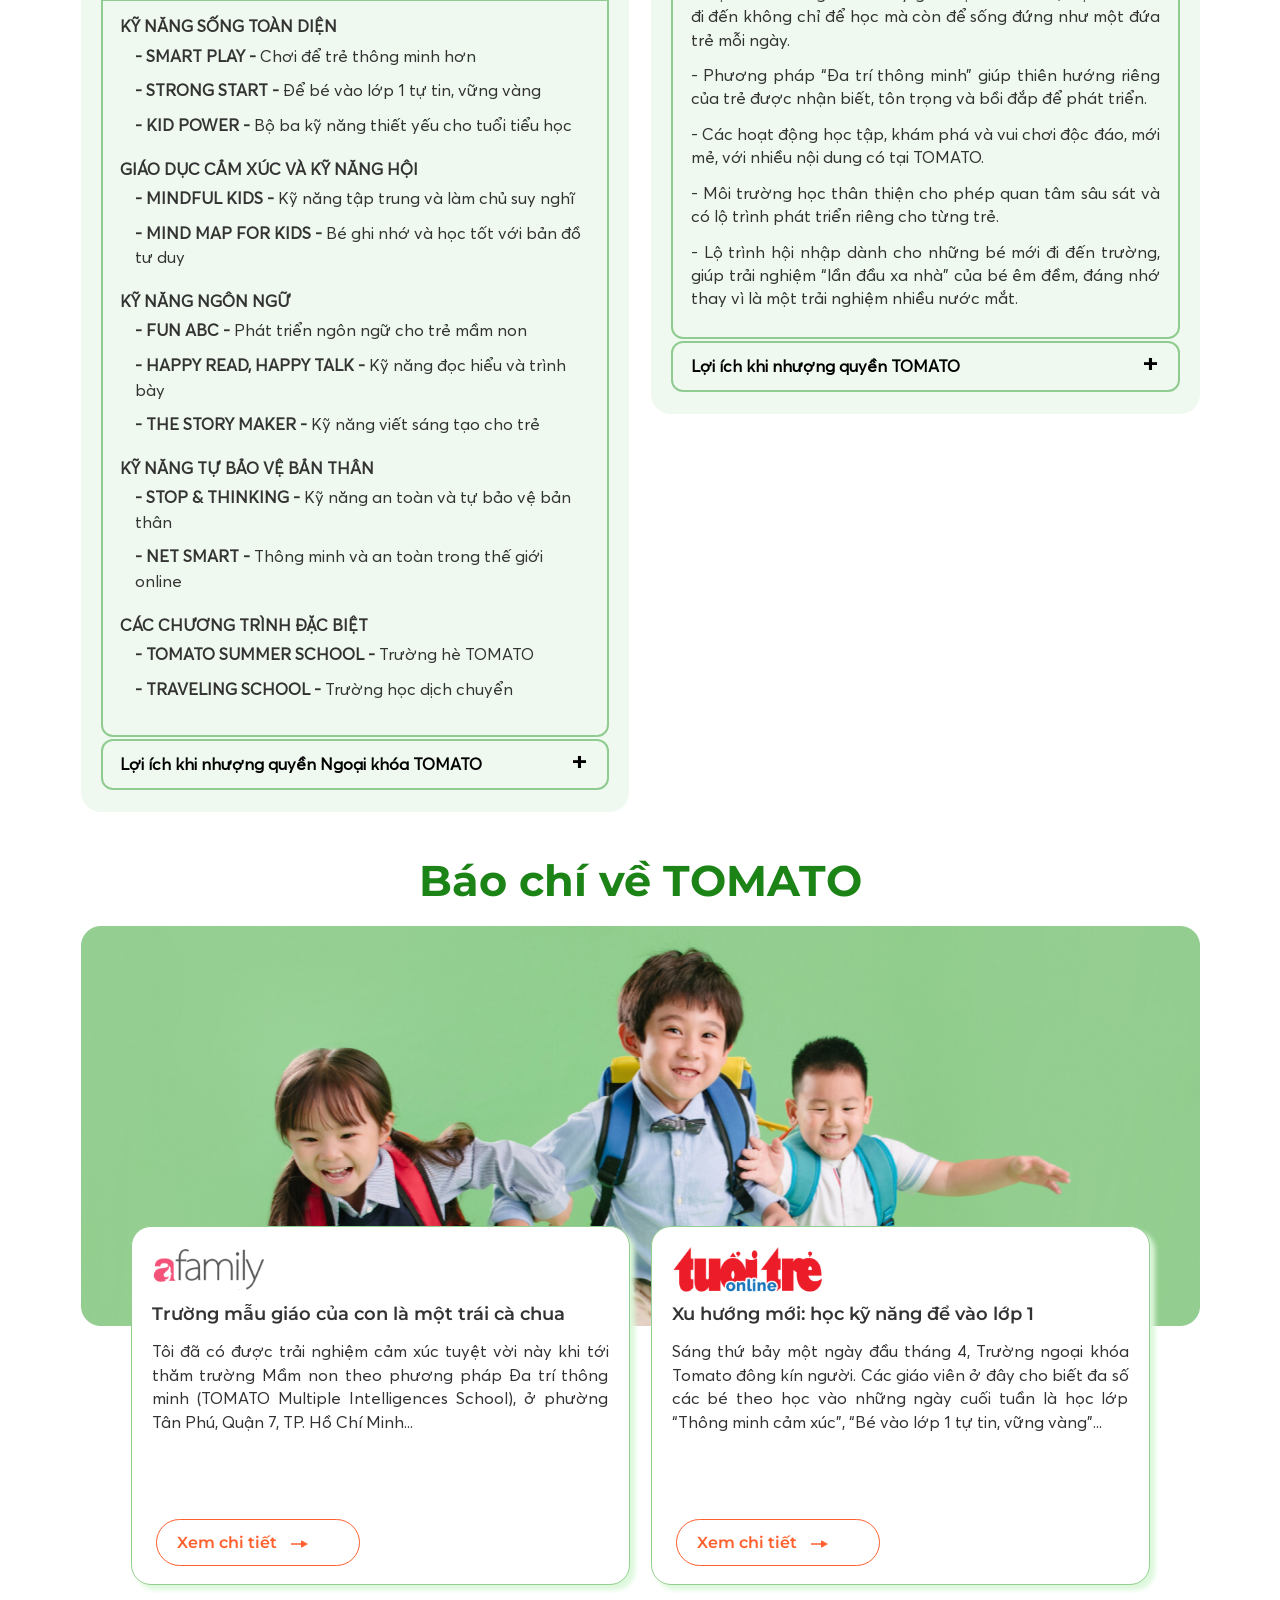
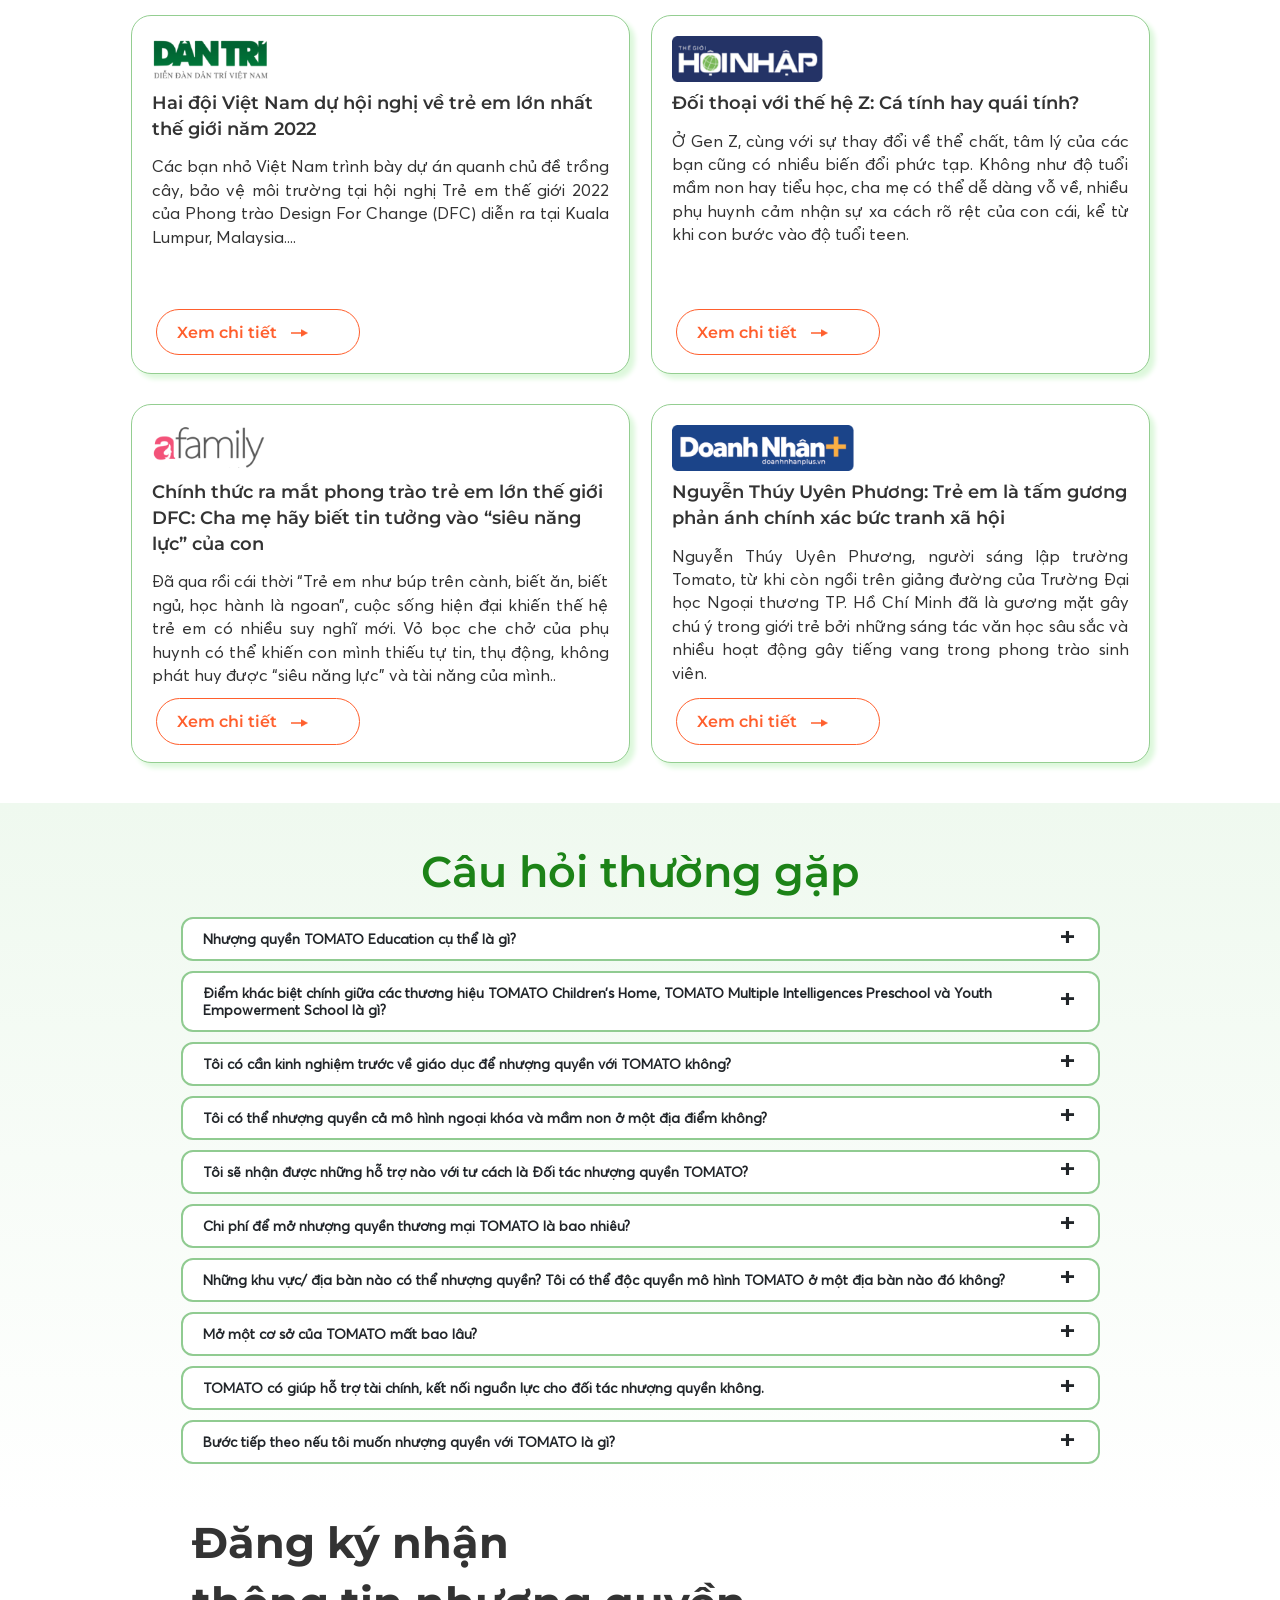
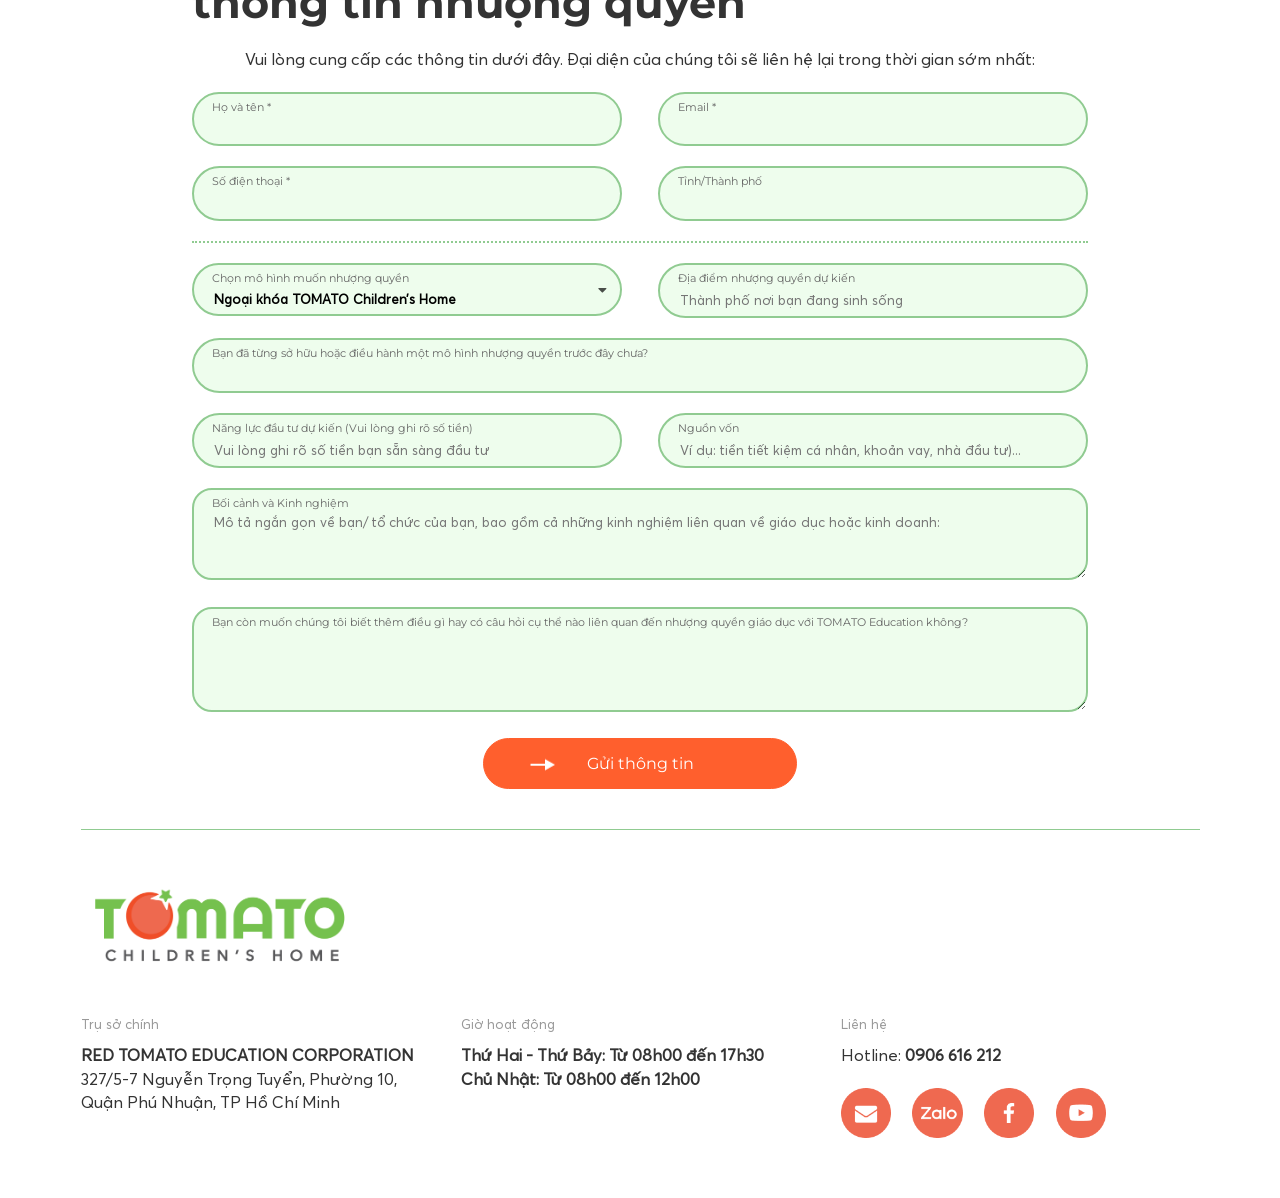
==== commit a6937fa6: "update page" ====
--- a/index.html
+++ b/index.html
@@ -11,7 +11,6 @@
   <link rel="preconnect" href="https://fonts.gstatic.com" crossorigin>
   <link href="https://fonts.googleapis.com/css2?family=Montserrat:wght@300;500;700&display=swap" rel="stylesheet">
   <link href="vendor/owlcarousel/owl.carousel.min.css" rel="stylesheet" type="text/css">
-  <link href="vendor/owlcarousel/owl.theme.default.min.css" rel="stylesheet" type="text/css">
   <link href="vendor/fancybox/jquery.fancybox.min.css" rel="stylesheet" type="text/css">
   <link href="vendor/semantic/semantic.min.css" rel="stylesheet">
   <link href="css/style.css" rel="stylesheet" media="screen">
--- a/css/style.css
+++ b/css/style.css
@@ -1057,6 +1057,30 @@
 }
 .page-preneur .section-7{
     margin-bottom: 50px;
+    position: relative;
+    padding-bottom: 30px;
+}
+.page-preneur .section-7 .bg-sc-7{
+    position: absolute;
+    right: 0;
+    bottom: 0%;
+    width: 2%;
+    height: 50%;
+    background: #08587d;
+}
+.page-preneur .section-7 .md-img{
+    position: relative;
+    margin-right: 5%;
+}
+.page-preneur .section-7 .md-img .bg-md-img{
+    width: 25%;
+    background: #fdda26;
+    height: 97.4%;
+    position: absolute;
+}
+.page-preneur .section-7 .md-img img{
+    width: 75%;
+    margin-left: 25%;
 }
 .page-preneur .section-7 h2{
     text-transform: uppercase;
@@ -1087,6 +1111,20 @@
     font-weight: 700;
     color: #000;
 }
+.page-preneur .section-8 .md-img{
+    position: relative;
+}
+.page-preneur .section-8 .md-img .bg-md-img{
+    width: 40%;
+    background: #08587d;
+    height: 105%;
+    position: absolute;
+    top: 0%;
+}
+.page-preneur .section-8 .md-img img{
+    width: 60%;
+    margin-left: 40%;
+}
 .page-preneur .section-8 img{
     margin-top: 20px;
 }
@@ -1138,7 +1176,7 @@
         padding: 10px 20px;
     font-family: 'AvertaStdCY-Regular';
     font-weight: 700;
-    font-size: calc(10px + 2vw);
+    font-size: calc(10px + 1vw);
     background: #089901;
     border: 1px solid #089901;
 }
@@ -1239,6 +1277,9 @@
     }
 }
 @media screen and (max-width: 767px){
+    .page-preneur .section-7 .bg-sc-7{
+        display: none;
+    }
     .page-preneur .md-header{
         padding: 30px 0px 50px;
     }
